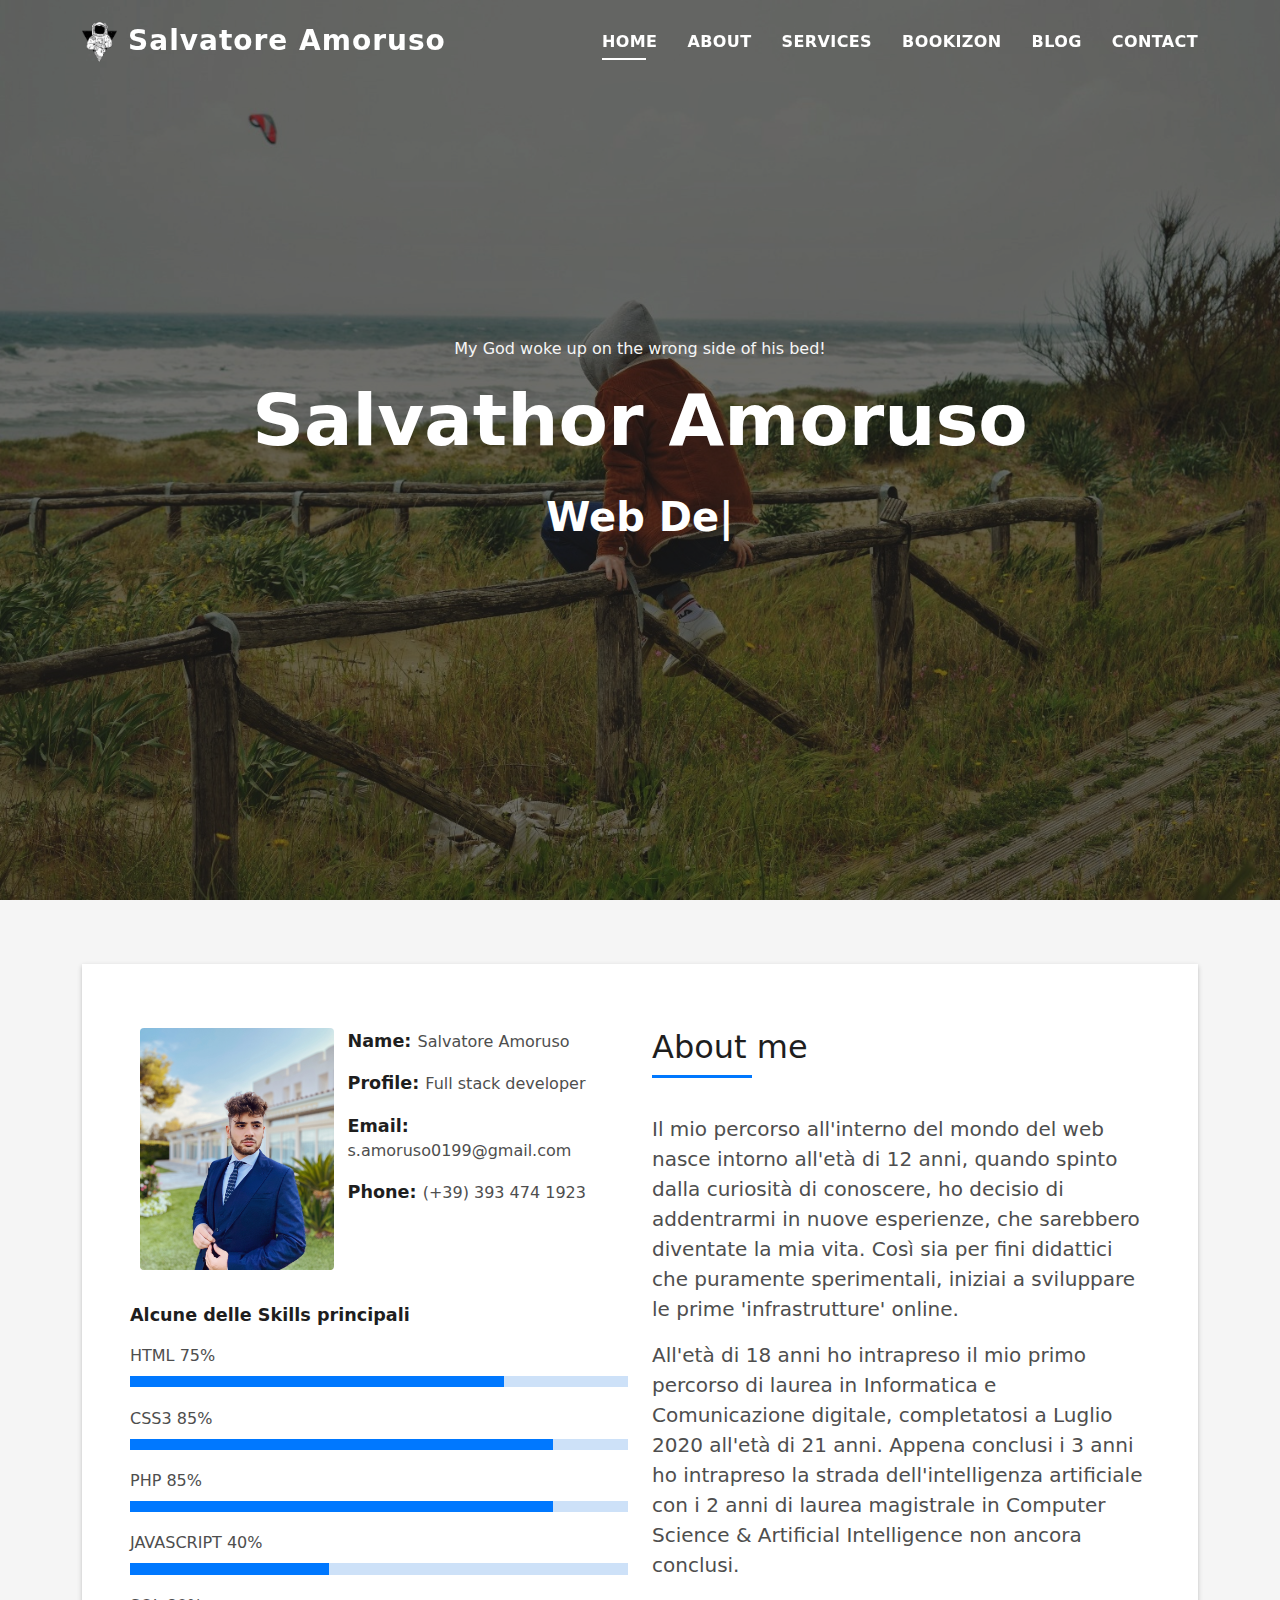
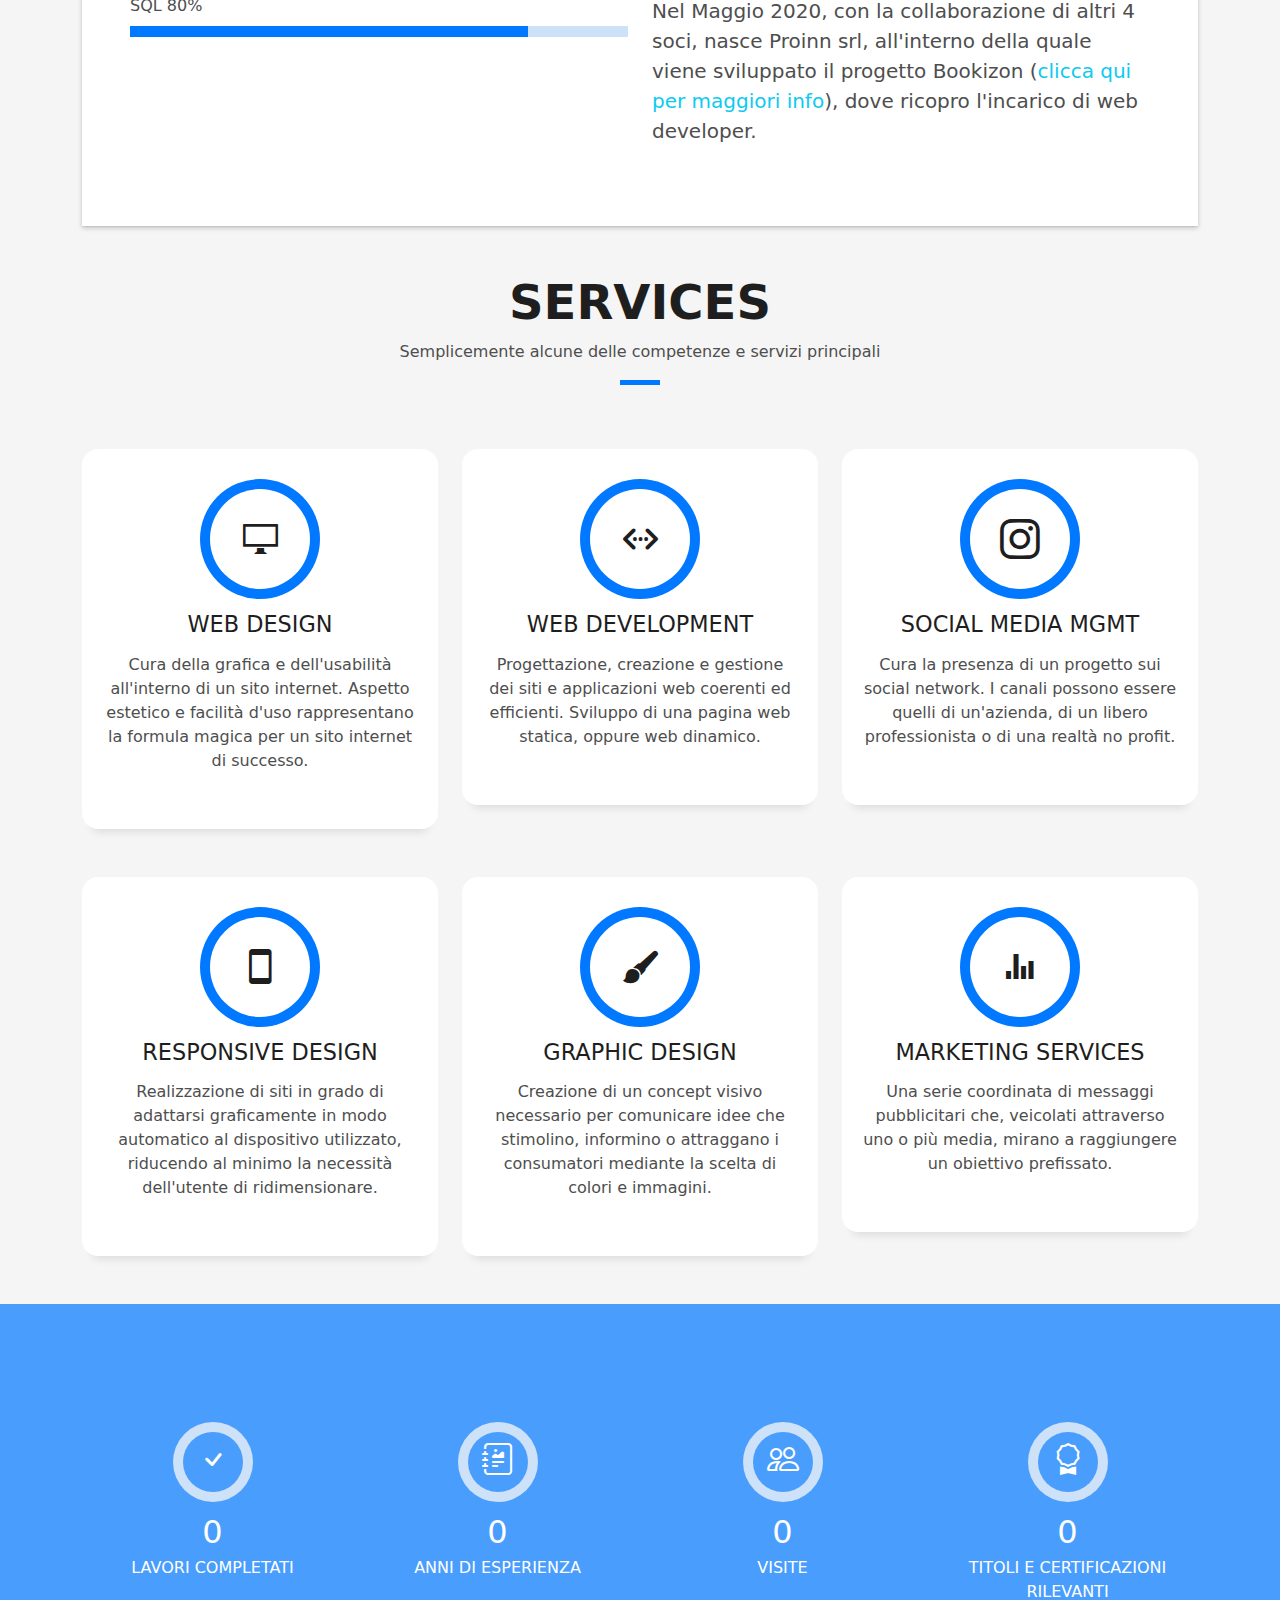
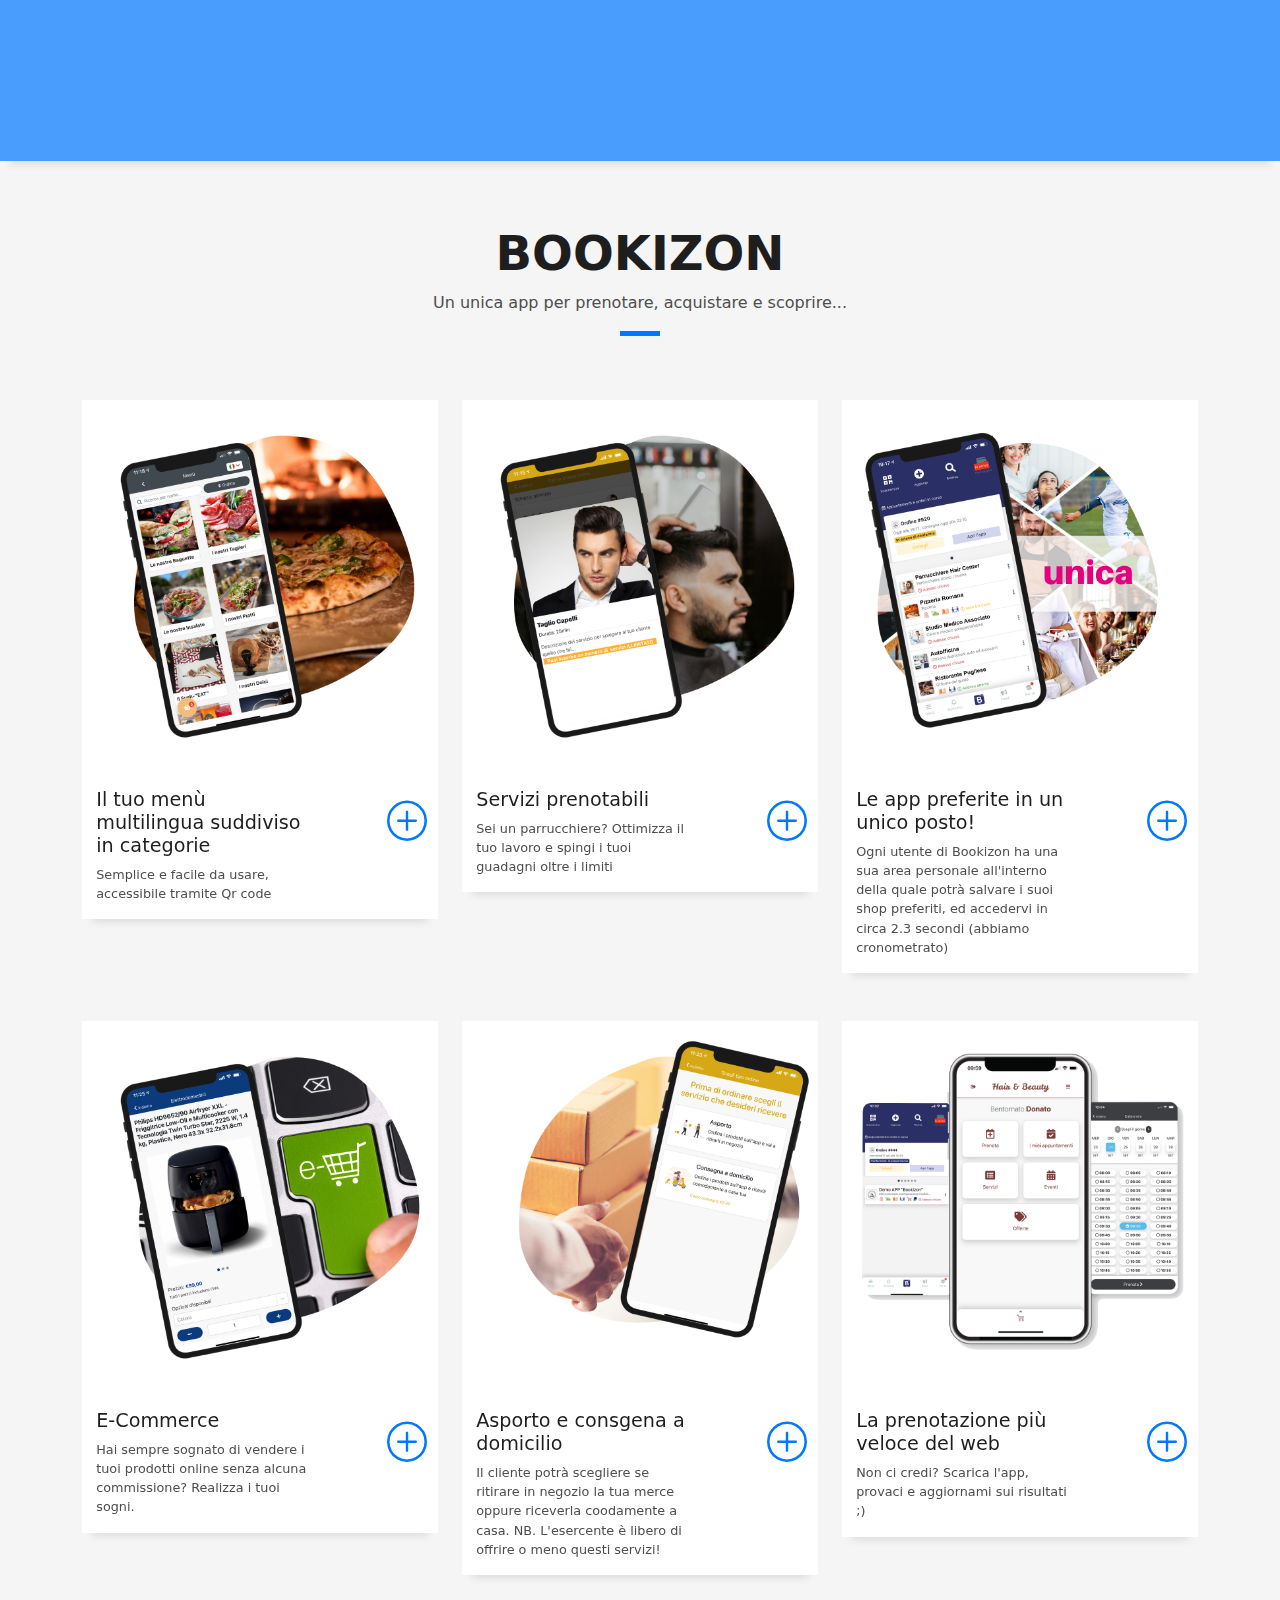
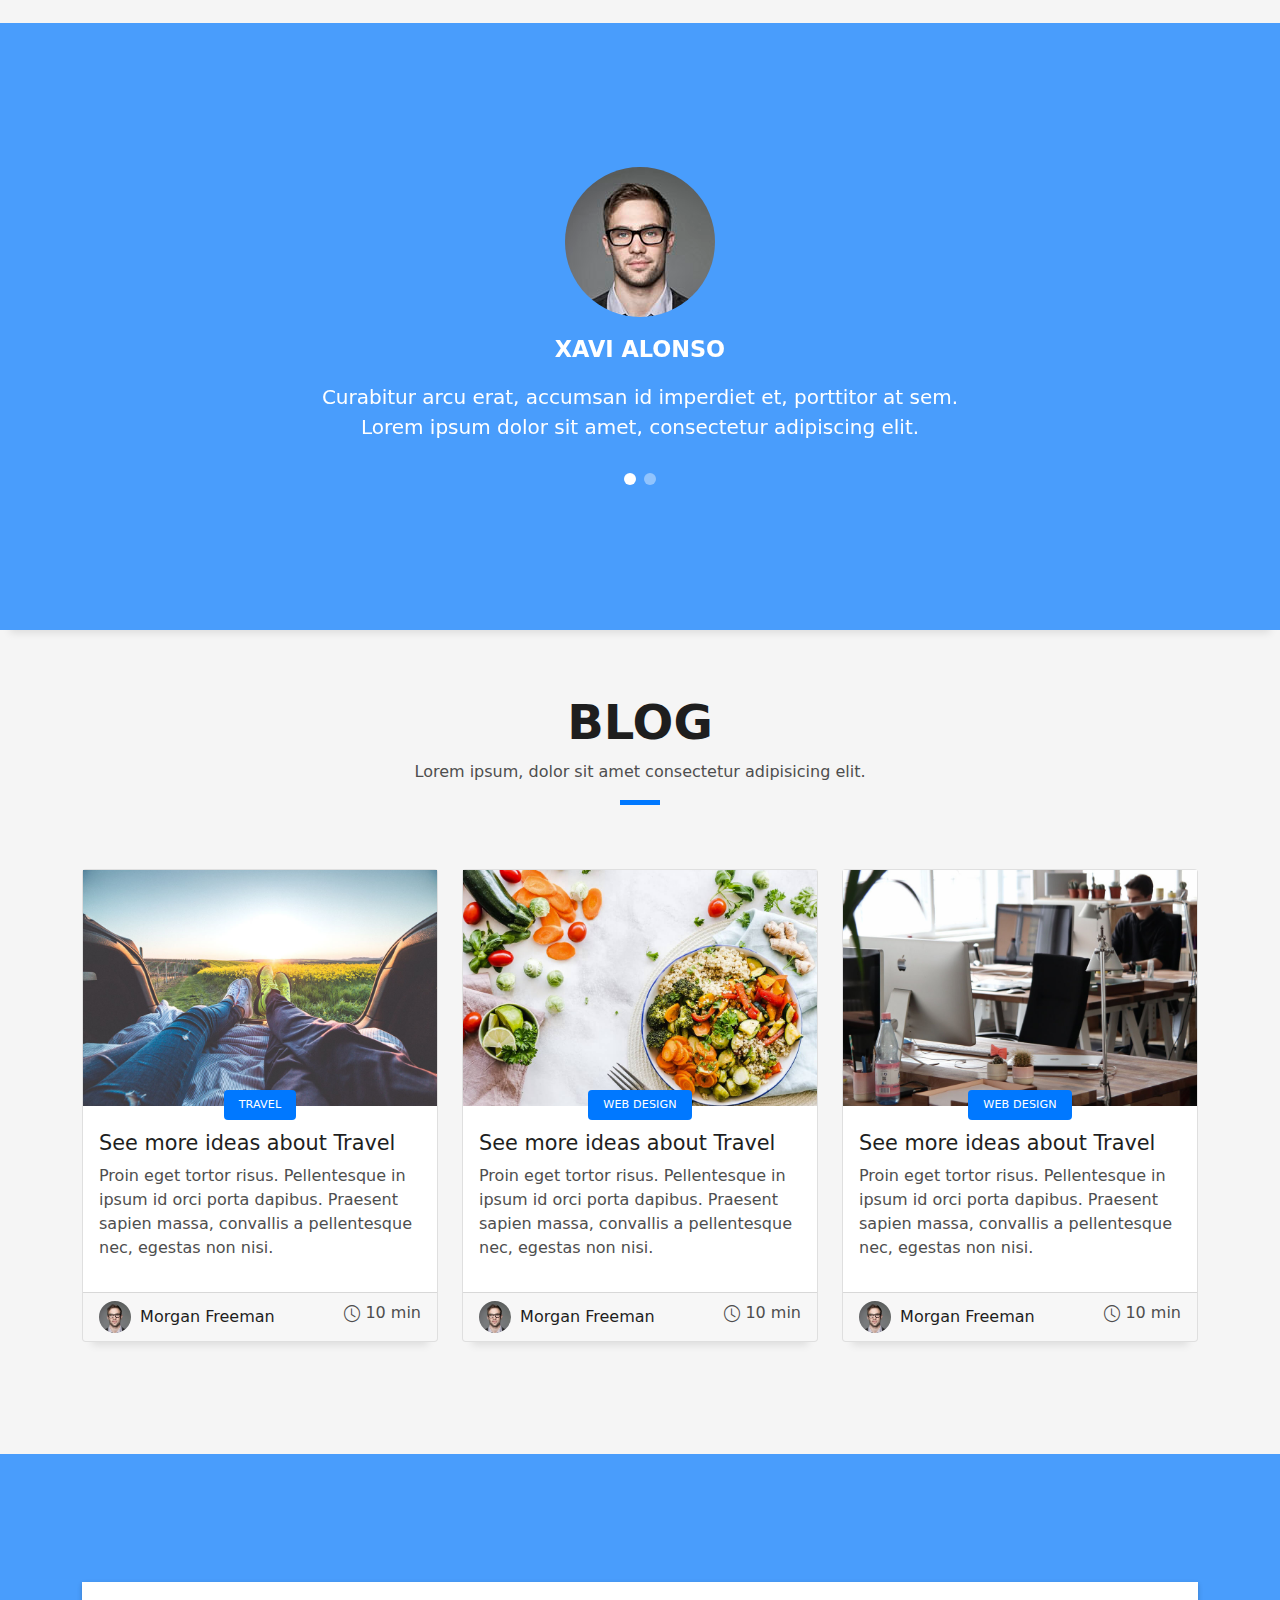
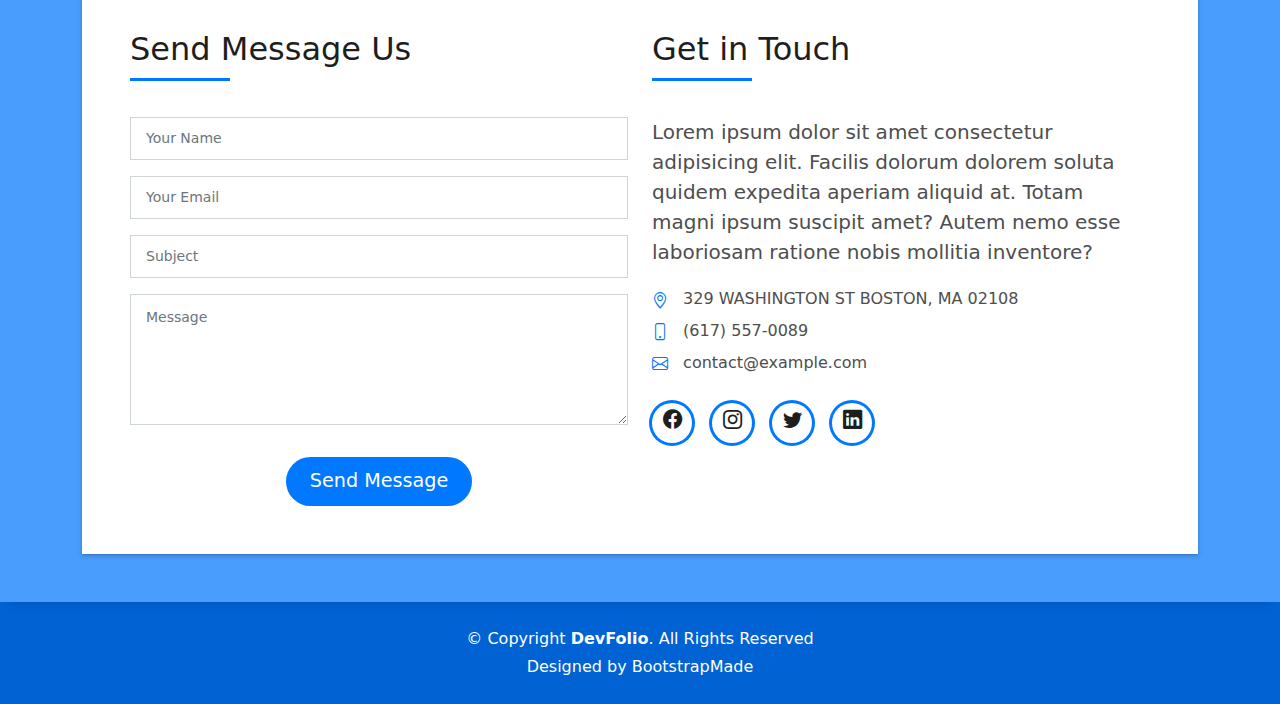
==== index.html @ 31a3929a "- Modifiche" ====
<!DOCTYPE html>
<html lang="en">

<head>
  <meta charset="utf-8">
  <meta content="width=device-width, initial-scale=1.0" name="viewport">

  <title>Salvatore Amoruso</title>
  <meta content="" name="description">
  <meta content="" name="keywords">

  <!-- Favicons -->
  <link href="assets/img/astronautLogo.png" rel="icon">
  <link href="assets/img/apple-touch-icon.png" rel="apple-touch-icon">

  <!-- Vendor CSS Files -->
  <link href="assets/vendor/bootstrap/css/bootstrap.min.css" rel="stylesheet">
  <link href="assets/vendor/bootstrap-icons/bootstrap-icons.css" rel="stylesheet">
  <link href="assets/vendor/glightbox/css/glightbox.min.css" rel="stylesheet">
  <link href="assets/vendor/ionicons/css/ionicons.min.css" rel="stylesheet">
  <link href="assets/vendor/swiper/swiper-bundle.min.css" rel="stylesheet">

  <!-- Template Main CSS File -->
  <link href="assets/css/style.css" rel="stylesheet">

  <!-- =======================================================
  * Template Name: DevFolio - v4.0.1
  * Template URL: https://bootstrapmade.com/devfolio-bootstrap-portfolio-html-template/
  * Author: BootstrapMade.com
  * License: https://bootstrapmade.com/license/
  ======================================================== -->
</head>

<body>

  <!-- ======= Header ======= -->
  <header id="header" class="fixed-top">
    <div class="container d-flex align-items-center justify-content-between">

      <h1 class="logo"><a href="index.html"><img src="assets/img/astronautLogo.png"> Salvatore Amoruso</a></h1>
      <!-- Uncomment below if you prefer to use an image logo -->
      <!-- <a href="index.html" class="logo"><img src="assets/img/logo.png" alt="" class="img-fluid"></a>-->

      <nav id="navbar" class="navbar">
        <ul>
          <li><a class="nav-link scrollto active" href="#hero">Home</a></li>
          <li><a class="nav-link scrollto" href="#about">About</a></li>
          <li><a class="nav-link scrollto" href="#services">Services</a></li>
          <li><a class="nav-link scrollto " href="#work">Bookizon</a></li>
          <li><a class="nav-link scrollto " href="#blog">Blog</a></li>
          <li><a class="nav-link scrollto" href="#contact">Contact</a></li>
        </ul>
        <i class="bi bi-list mobile-nav-toggle"></i>
      </nav><!-- .navbar -->

    </div>
  </header><!-- End Header -->

  <!-- ======= Hero Section ======= -->
  <div id="hero" class="hero route bg-image" style="background-image: url(assets/img/SalvoTopImg.jpeg)">
    <div class="overlay-itro"></div>
    <div class="hero-content display-table">
      <div class="table-cell">
        <div class="container">
          <p class="display-10 color-d">My God woke up on the wrong side of his bed!</p>
          <h1 class="hero-title mb-4">Salvathor Amoruso</h1>
          <p class="hero-subtitle"><span class="typed" data-typed-items="Web Developer,Web Designer,Frontend Developer,Back End Developer"></span></p>
          <!-- <p class="pt-3"><a class="btn btn-primary btn js-scroll px-4" href="#about" role="button">Learn More</a></p> -->
        </div>
      </div>
    </div>
  </div><!-- End Hero Section -->

  <main id="main">

    <!-- ======= About Section ======= -->
    <section id="about" class="about-mf sect-pt4 route">
      <div class="container">
        <div class="row">
          <div class="col-sm-12">
            <div class="box-shadow-full">
              <div class="row">
                <div class="col-md-6">
                  <div class="row">
                    <div class="col-sm-6 col-md-5">
                      <div class="about-img">
                        <img src="assets/img/SalvoProfilo.jpg" class="img-fluid rounded b-shadow-a" alt="">
                      </div>
                    </div>
                    <div class="col-sm-6 col-md-7">
                      <div class="about-info">
                        <p><span class="title-s">Name: </span> <span>Salvatore Amoruso</span></p>
                        <p><span class="title-s">Profile: </span> <span>Full stack developer</span></p>
                        <p><span class="title-s">Email: </span> <span>s.amoruso0199@gmail.com</span></p>
                        <p><span class="title-s">Phone: </span> <span>(+39) 393 474 1923</span></p>
                      </div>
                    </div>
                  </div>
                  <div class="skill-mf">
                  <p class="title-s">Alcune delle Skills principali</p>
                  <span>HTML</span> <span class="pull-right">75%</span>
                  <div class="progress">
                    <div class="progress-bar" role="progressbar" style="width: 75%;" aria-valuenow="75" aria-valuemin="0"
                         aria-valuemax="100"></div>
                  </div>
                  <span>CSS3</span> <span class="pull-right">85%</span>
                  <div class="progress">
                    <div class="progress-bar" role="progressbar" style="width: 85%" aria-valuenow="85" aria-valuemin="0"
                         aria-valuemax="100"></div>
                  </div>
                  <span>PHP</span> <span class="pull-right">85%</span>
                  <div class="progress">
                    <div class="progress-bar" role="progressbar" style="width: 85%" aria-valuenow="80" aria-valuemin="0"
                         aria-valuemax="100"></div>
                  </div>
                  <span>JAVASCRIPT</span> <span class="pull-right">40%</span>
                  <div class="progress">
                    <div class="progress-bar" role="progressbar" style="width: 40%" aria-valuenow="40" aria-valuemin="0"
                         aria-valuemax="100"></div>
                  </div>
                    <span>SQL</span> <span class="pull-right">80%</span>
                    <div class="progress">
                      <div class="progress-bar" role="progressbar" style="width: 80%" aria-valuenow="40" aria-valuemin="0"
                           aria-valuemax="100"></div>
                    </div>
                </div>
                </div>
                <div class="col-md-6">
                  <div class="about-me pt-4 pt-md-0">
                    <div class="title-box-2">
                      <h5 class="title-left">
                        About me
                      </h5>
                    </div>
                    <p class="lead">
                      Il mio percorso all'interno del mondo del web nasce intorno all'età di 12 anni, quando spinto dalla
                      curiosità di conoscere, ho decisio di addentrarmi in nuove esperienze, che sarebbero diventate la mia vita. Così sia per fini
                      didattici che puramente sperimentali, iniziai a sviluppare le prime 'infrastrutture' online.
                    </p>
                    <p class="lead">
                      All'età di 18 anni ho intrapreso il mio primo percorso di laurea in Informatica e Comunicazione
                      digitale, completatosi a Luglio 2020 all'età di 21 anni. Appena conclusi i 3 anni ho intrapreso
                      la strada dell'intelligenza artificiale con i 2 anni di laurea magistrale in Computer Science & Artificial Intelligence
                      non ancora conclusi.
                    </p>
                    <p class="lead">
                      Nel Maggio 2020, con la collaborazione di altri 4 soci, nasce Proinn srl, all'interno della quale viene sviluppato il progetto
                      Bookizon (<a class="text-info" href="#work">clicca qui per maggiori info</a>), dove ricopro l'incarico di web developer.
                    </p>
                  </div>
                </div>
              </div>
            </div>
          </div>
        </div>
      </div>
    </section><!-- End About Section -->

    <!-- ======= Services Section ======= -->
    <section id="services" class="services-mf route">
      <div class="container">
        <div class="row">
          <div class="col-sm-12">
            <div class="title-box text-center">
              <h3 class="title-a">
                Services
              </h3>
              <p class="subtitle-a">
                Semplicemente alcune delle competenze e servizi principali
              </p>
              <div class="line-mf"></div>
            </div>
          </div>
        </div>
        <div class="row">
          <div class="col-md-4">
            <div class="service-box">
              <div class="service-ico">
                <span class="ico-circle"><i class="ion-monitor"></i></span>
              </div>
              <div class="service-content">
                <h2 class="s-title">Web Design</h2>
                <p class="s-description text-center">
                  Cura della grafica e dell'usabilità all'interno di un sito internet.
                  Aspetto estetico e facilità d'uso rappresentano la formula magica per un
                  sito internet di successo.
                </p>
              </div>
            </div>
          </div>
          <div class="col-md-4">
            <div class="service-box">
              <div class="service-ico">
                <span class="ico-circle"><i class="ion-code-working"></i></span>
              </div>
              <div class="service-content">
                <h2 class="s-title">Web Development</h2>
                <p class="s-description text-center">
                  Progettazione, creazione e gestione dei siti e applicazioni web coerenti ed efficienti.
                  Sviluppo di una pagina web statica, oppure web dinamico.
                </p>
              </div>
            </div>
          </div>
          <div class="col-md-4">
            <div class="service-box">
              <div class="service-ico">
                <span class="ico-circle"><i class="fa bi-instagram"></i></span>
              </div>
              <div class="service-content">
                <h2 class="s-title">Social Media Mgmt</h2>
                <p class="s-description text-center">
                  Cura la presenza di un progetto sui social network.
                  I canali possono essere quelli di un'azienda, di un libero professionista o di una realtà no profit.

              </div>
            </div>
          </div>
          <div class="col-md-4">
            <div class="service-box">
              <div class="service-ico">
                <span class="ico-circle"><i class="ion-android-phone-portrait"></i></span>
              </div>
              <div class="service-content">
                <h2 class="s-title">Responsive Design</h2>
                <p class="s-description text-center">
                  Realizzazione di siti in grado di adattarsi graficamente in modo automatico al dispositivo utilizzato,
                  riducendo al minimo la necessità dell'utente di ridimensionare.
                </p>
              </div>
            </div>
          </div>
          <div class="col-md-4">
            <div class="service-box">
              <div class="service-ico">
                <span class="ico-circle"><i class="ion-paintbrush"></i></span>
              </div>
              <div class="service-content">
                <h2 class="s-title">Graphic Design</h2>
                <p class="s-description text-center">
                  Creazione di un concept visivo necessario per comunicare idee che stimolino, informino o attraggano i consumatori
                  mediante la scelta di colori e immagini.
                </p>
              </div>
            </div>
          </div>
          <div class="col-md-4">
            <div class="service-box">
              <div class="service-ico">
                <span class="ico-circle"><i class="ion-stats-bars"></i></span>
              </div>
              <div class="service-content">
                <h2 class="s-title">Marketing Services</h2>
                <p class="s-description text-center">
                  Una serie coordinata di messaggi pubblicitari che, veicolati attraverso uno o più media, mirano a raggiungere un obiettivo prefissato.
                </p>
              </div>
            </div>
          </div>
        </div>
      </div>
    </section>
    <!-- End Services Section -->

    <!-- ======= Counter Section ======= -->
    <div class="section-counter paralax-mf bg-image" style="background-image: url(assets/img/counters-bg.jpg)">
      <div class="overlay-mf"></div>
      <div class="container position-relative">
        <div class="row">
          <div class="col-sm-3 col-lg-3">
            <div class="counter-box counter-box pt-4 pt-md-0">
              <div class="counter-ico">
                <span class="ico-circle"><i class="bi bi-check"></i></span>
              </div>
              <div class="counter-num">
                <p data-purecounter-start="0" data-purecounter-end="137" data-purecounter-duration="1" class="counter purecounter"></p>
                <span class="counter-text">LAVORI COMPLETATI</span>
              </div>
            </div>
          </div>
          <div class="col-sm-3 col-lg-3">
            <div class="counter-box pt-4 pt-md-0">
              <div class="counter-ico">
                <span class="ico-circle"><i class="bi bi-journal-richtext"></i></span>
              </div>
              <div class="counter-num">
                <p data-purecounter-start="0" data-purecounter-end="9" data-purecounter-duration="1" class="counter purecounter"></p>
                <span class="counter-text">ANNI DI ESPERIENZA</span>
              </div>
            </div>
          </div>
          <div class="col-sm-3 col-lg-3">
            <div class="counter-box pt-4 pt-md-0">
              <div class="counter-ico">
                <span class="ico-circle"><i class="bi bi-people"></i></span>
              </div>
              <div class="counter-num">
                <p data-purecounter-start="0" data-purecounter-end="15432" data-purecounter-duration="1" class="counter purecounter"></p>
                <span class="counter-text">VISITE</span>
              </div>
            </div>
          </div>
          <div class="col-sm-3 col-lg-3">
            <div class="counter-box pt-4 pt-md-0">
              <div class="counter-ico">
                <span class="ico-circle"><i class="bi bi-award"></i></span>
              </div>
              <div class="counter-num">
                <p data-purecounter-start="0" data-purecounter-end="7" data-purecounter-duration="1" class="counter purecounter"></p>
                <span class="counter-text">TITOLI E CERTIFICAZIONI RILEVANTI</span>
              </div>
            </div>
          </div>
        </div>
      </div>
    </div><!-- End Counter Section -->

    <!-- ======= Portfolio Section ======= -->
    <section id="work" class="portfolio-mf sect-pt4 route">
      <div class="container">
        <div class="row">
          <div class="col-sm-12">
            <div class="title-box text-center">
              <h3 class="title-a">
                <a href="https://bookizon.it/home/">
                  Bookizon
                </a>
              </h3>
              <p class="subtitle-a">
                Un unica app per prenotare, acquistare e scoprire...
              </p>
              <div class="line-mf"></div>
            </div>
          </div>
        </div>
        <div class="row">
          <div class="col-md-4">
            <div class="work-box">
              <a href="https://bookizon.it/home/">
                <div class="work-img">
                  <img src="assets/img/Bookizonapp_pizza.png" alt="" class="img-fluid">
                </div>
              </a>
              <div class="work-content">
                <div class="row">
                  <div class="col-sm-8">
                    <h2 class="w-title">Il tuo menù multilingua suddiviso in categorie</h2>
                    <div class="w-more">
                      <span>Semplice e facile da usare, accessibile tramite Qr code</span>
                    </div>
                  </div>
                  <div class="col-sm-4">
                    <div class="w-like">
                      <a href="https://bookizon.it/home/"> <span class="bi bi-plus-circle"></span></a>
                    </div>
                  </div>
                </div>
              </div>
            </div>
          </div>
          <div class="col-md-4">
            <div class="work-box">
              <a href="https://bookizon.it/home/">
                <div class="work-img">
                  <img src="assets/img/Bookizonparrucchiere.png" alt="" class="img-fluid">
                </div>
              </a>
              <div class="work-content">
                <div class="row">
                  <div class="col-sm-8">
                    <h2 class="w-title">Servizi prenotabili</h2>
                    <div class="w-more">
                      <span>Sei un parrucchiere? Ottimizza il tuo lavoro e spingi i tuoi guadagni oltre i limiti</span>
                    </div>
                  </div>
                  <div class="col-sm-4">
                    <div class="w-like">
                      <a href="https://bookizon.it/home/"> <span class="bi bi-plus-circle"></span></a>
                    </div>
                  </div>
                </div>
              </div>
            </div>
          </div>
          <div class="col-md-4">
            <div class="work-box">
              <a href="https://bookizon.it/home/">
                <div class="work-img">
                  <img src="assets/img/Bookizonunica_bookizon.png" alt="" class="img-fluid">
                </div>
              </a>
              <div class="work-content">
                <div class="row">
                  <div class="col-sm-8">
                    <h2 class="w-title">Le app preferite in un unico posto!</h2>
                    <div class="w-more">
                      <span>Ogni utente di Bookizon ha una sua area personale all'interno della quale potrà salvare i suoi shop preferiti, ed accedervi
                      in circa 2.3 secondi (abbiamo cronometrato)</span>
                    </div>
                  </div>
                  <div class="col-sm-4">
                    <div class="w-like">
                      <a href="https://bookizon.it/home/"> <span class="bi bi-plus-circle"></span></a>
                    </div>
                  </div>
                </div>
              </div>
            </div>
          </div>
          <div class="col-md-4">
            <div class="work-box">
              <a href="https://bookizon.it/home/" data-gallery="portfolioGallery" class="portfolio-lightbox">
                <div class="work-img">
                  <img src="assets/img/BookizonE-commerce-sito-.png" alt="" class="img-fluid">
                </div>
              </a>
              <div class="work-content">
                <div class="row">
                  <div class="col-sm-8">
                    <h2 class="w-title">E-Commerce</h2>
                    <div class="w-more">
                      <span>Hai sempre sognato di vendere i tuoi prodotti online senza alcuna commissione? Realizza i tuoi sogni.</span>
                    </div>
                  </div>
                  <div class="col-sm-4">
                    <div class="w-like">
                      <a href="https://bookizon.it/home/"> <span class="bi bi-plus-circle"></span></a>
                    </div>
                  </div>
                </div>
              </div>
            </div>
          </div>
          <div class="col-md-4">
            <div class="work-box">
              <a href="https://bookizon.it/home/" data-gallery="portfolioGallery" class="portfolio-lightbox">
                <div class="work-img">
                  <img src="assets/img/Bookizonconsegna.png" alt="" class="img-fluid">
                </div>
              </a>
              <div class="work-content">
                <div class="row">
                  <div class="col-sm-8">
                    <h2 class="w-title">Asporto e consgena a domicilio</h2>
                    <div class="w-more">
                      <span>Il cliente potrà scegliere se ritirare in negozio la tua merce oppure riceverla coodamente a casa.
                      NB. L'esercente è libero di offrire o meno questi servizi!</span>
                    </div>
                  </div>
                  <div class="col-sm-4">
                    <div class="w-like">
                      <a href="https://bookizon.it/home/"> <span class="bi bi-plus-circle"></span></a>
                    </div>
                  </div>
                </div>
              </div>
            </div>
          </div>
          <div class="col-md-4">
            <div class="work-box">
              <a href="https://bookizon.it/home/" data-gallery="portfolioGallery" class="portfolio-lightbox">
                <div class="work-img">
                  <img src="assets/img/Bookizondemo-copia-2048x2048.png" alt="" class="img-fluid">
                </div>
              </a>
              <div class="work-content">
                <div class="row">
                  <div class="col-sm-8">
                    <h2 class="w-title">La prenotazione più veloce del web</h2>
                    <div class="w-more">
                      <span>Non ci credi? Scarica l'app, provaci e aggiornami sui risultati ;)</span>
                    </div>
                  </div>
                  <div class="col-sm-4">
                    <div class="w-like">
                      <a href="https://bookizon.it/home/"> <span class="bi bi-plus-circle"></span></a>
                    </div>
                  </div>
                </div>
              </div>
            </div>
          </div>

        </div>
      </div>
    </section><!-- End Portfolio Section -->

    <!-- ======= Testimonials Section ======= -->
    <div class="testimonials paralax-mf bg-image" style="background-image: url(assets/img/overlay-bg.jpg)">
      <div class="overlay-mf"></div>
      <div class="container">
        <div class="row">
          <div class="col-md-12">

            <div class="testimonials-slider swiper-container" data-aos="fade-up" data-aos-delay="100">
              <div class="swiper-wrapper">

                <div class="swiper-slide">
                  <div class="testimonial-box">
                    <div class="author-test">
                      <img src="assets/img/testimonial-2.jpg" alt="" class="rounded-circle b-shadow-a">
                      <span class="author">Xavi Alonso</span>
                    </div>
                    <div class="content-test">
                      <p class="description lead">
                        Curabitur arcu erat, accumsan id imperdiet et, porttitor at sem. Lorem ipsum dolor sit amet,
                        consectetur adipiscing elit.
                      </p>
                    </div>
                  </div>
                </div><!-- End testimonial item -->

                <div class="swiper-slide">
                  <div class="testimonial-box">
                    <div class="author-test">
                      <img src="assets/img/testimonial-4.jpg" alt="" class="rounded-circle b-shadow-a">
                      <span class="author">Marta Socrate</span>
                    </div>
                    <div class="content-test">
                      <p class="description lead">
                        Curabitur arcu erat, accumsan id imperdiet et, porttitor at sem. Lorem ipsum dolor sit amet,
                        consectetur adipiscing elit.
                      </p>
                    </div>
                  </div>
                </div><!-- End testimonial item -->
              </div>
              <div class="swiper-pagination"></div>
            </div>

            <!-- <div id="testimonial-mf" class="owl-carousel owl-theme">
          
        </div> -->
          </div>
        </div>
      </div>
    </div><!-- End Testimonials Section -->

    <!-- ======= Blog Section ======= -->
    <section id="blog" class="blog-mf sect-pt4 route">
      <div class="container">
        <div class="row">
          <div class="col-sm-12">
            <div class="title-box text-center">
              <h3 class="title-a">
                Blog
              </h3>
              <p class="subtitle-a">
                Lorem ipsum, dolor sit amet consectetur adipisicing elit.
              </p>
              <div class="line-mf"></div>
            </div>
          </div>
        </div>
        <div class="row">
          <div class="col-md-4">
            <div class="card card-blog">
              <div class="card-img">
                <a href="blog-single.html"><img src="assets/img/post-1.jpg" alt="" class="img-fluid"></a>
              </div>
              <div class="card-body">
                <div class="card-category-box">
                  <div class="card-category">
                    <h6 class="category">Travel</h6>
                  </div>
                </div>
                <h3 class="card-title"><a href="blog-single.html">See more ideas about Travel</a></h3>
                <p class="card-description">
                  Proin eget tortor risus. Pellentesque in ipsum id orci porta dapibus. Praesent sapien massa, convallis
                  a pellentesque nec,
                  egestas non nisi.
                </p>
              </div>
              <div class="card-footer">
                <div class="post-author">
                  <a href="#">
                    <img src="assets/img/testimonial-2.jpg" alt="" class="avatar rounded-circle">
                    <span class="author">Morgan Freeman</span>
                  </a>
                </div>
                <div class="post-date">
                  <span class="bi bi-clock"></span> 10 min
                </div>
              </div>
            </div>
          </div>
          <div class="col-md-4">
            <div class="card card-blog">
              <div class="card-img">
                <a href="blog-single.html"><img src="assets/img/post-2.jpg" alt="" class="img-fluid"></a>
              </div>
              <div class="card-body">
                <div class="card-category-box">
                  <div class="card-category">
                    <h6 class="category">Web Design</h6>
                  </div>
                </div>
                <h3 class="card-title"><a href="blog-single.html">See more ideas about Travel</a></h3>
                <p class="card-description">
                  Proin eget tortor risus. Pellentesque in ipsum id orci porta dapibus. Praesent sapien massa, convallis
                  a pellentesque nec,
                  egestas non nisi.
                </p>
              </div>
              <div class="card-footer">
                <div class="post-author">
                  <a href="#">
                    <img src="assets/img/testimonial-2.jpg" alt="" class="avatar rounded-circle">
                    <span class="author">Morgan Freeman</span>
                  </a>
                </div>
                <div class="post-date">
                  <span class="bi bi-clock"></span> 10 min
                </div>
              </div>
            </div>
          </div>
          <div class="col-md-4">
            <div class="card card-blog">
              <div class="card-img">
                <a href="blog-single.html"><img src="assets/img/post-3.jpg" alt="" class="img-fluid"></a>
              </div>
              <div class="card-body">
                <div class="card-category-box">
                  <div class="card-category">
                    <h6 class="category">Web Design</h6>
                  </div>
                </div>
                <h3 class="card-title"><a href="blog-single.html">See more ideas about Travel</a></h3>
                <p class="card-description">
                  Proin eget tortor risus. Pellentesque in ipsum id orci porta dapibus. Praesent sapien massa, convallis
                  a pellentesque nec,
                  egestas non nisi.
                </p>
              </div>
              <div class="card-footer">
                <div class="post-author">
                  <a href="#">
                    <img src="assets/img/testimonial-2.jpg" alt="" class="avatar rounded-circle">
                    <span class="author">Morgan Freeman</span>
                  </a>
                </div>
                <div class="post-date">
                  <span class="bi bi-clock"></span> 10 min
                </div>
              </div>
            </div>
          </div>
        </div>
      </div>
    </section><!-- End Blog Section -->

    <!-- ======= Contact Section ======= -->
    <section id="contact" class="paralax-mf footer-paralax bg-image sect-mt4 route" style="background-image: url(assets/img/overlay-bg.jpg)">
      <div class="overlay-mf"></div>
      <div class="container">
        <div class="row">
          <div class="col-sm-12">
            <div class="contact-mf">
              <div id="contact" class="box-shadow-full">
                <div class="row">
                  <div class="col-md-6">
                    <div class="title-box-2">
                      <h5 class="title-left">
                        Send Message Us
                      </h5>
                    </div>
                    <div>
                      <form action="forms/contact.php" method="post" role="form" class="php-email-form">
                        <div class="row">
                          <div class="col-md-12 mb-3">
                            <div class="form-group">
                              <input type="text" name="name" class="form-control" id="name" placeholder="Your Name" required>
                            </div>
                          </div>
                          <div class="col-md-12 mb-3">
                            <div class="form-group">
                              <input type="email" class="form-control" name="email" id="email" placeholder="Your Email" required>
                            </div>
                          </div>
                          <div class="col-md-12 mb-3">
                            <div class="form-group">
                              <input type="text" class="form-control" name="subject" id="subject" placeholder="Subject" required>
                            </div>
                          </div>
                          <div class="col-md-12">
                            <div class="form-group">
                              <textarea class="form-control" name="message" rows="5" placeholder="Message" required></textarea>
                            </div>
                          </div>
                          <div class="col-md-12 text-center my-3">
                            <div class="loading">Loading</div>
                            <div class="error-message"></div>
                            <div class="sent-message">Your message has been sent. Thank you!</div>
                          </div>
                          <div class="col-md-12 text-center">
                            <button type="submit" class="button button-a button-big button-rouded">Send Message</button>
                          </div>
                        </div>
                      </form>
                    </div>
                  </div>
                  <div class="col-md-6">
                    <div class="title-box-2 pt-4 pt-md-0">
                      <h5 class="title-left">
                        Get in Touch
                      </h5>
                    </div>
                    <div class="more-info">
                      <p class="lead">
                        Lorem ipsum dolor sit amet consectetur adipisicing elit. Facilis dolorum dolorem soluta quidem
                        expedita aperiam aliquid at.
                        Totam magni ipsum suscipit amet? Autem nemo esse laboriosam ratione nobis
                        mollitia inventore?
                      </p>
                      <ul class="list-ico">
                        <li><span class="bi bi-geo-alt"></span> 329 WASHINGTON ST BOSTON, MA 02108</li>
                        <li><span class="bi bi-phone"></span> (617) 557-0089</li>
                        <li><span class="bi bi-envelope"></span> contact@example.com</li>
                      </ul>
                    </div>
                    <div class="socials">
                      <ul>
                        <li><a href=""><span class="ico-circle"><i class="bi bi-facebook"></i></span></a></li>
                        <li><a href=""><span class="ico-circle"><i class="bi bi-instagram"></i></span></a></li>
                        <li><a href=""><span class="ico-circle"><i class="bi bi-twitter"></i></span></a></li>
                        <li><a href=""><span class="ico-circle"><i class="bi bi-linkedin"></i></span></a></li>
                      </ul>
                    </div>
                  </div>
                </div>
              </div>
            </div>
          </div>
        </div>
      </div>
    </section><!-- End Contact Section -->

  </main><!-- End #main -->

  <!-- ======= Footer ======= -->
  <footer>
    <div class="container">
      <div class="row">
        <div class="col-sm-12">
          <div class="copyright-box">
            <p class="copyright">&copy; Copyright <strong>DevFolio</strong>. All Rights Reserved</p>
            <div class="credits">
              <!--
              All the links in the footer should remain intact.
              You can delete the links only if you purchased the pro version.
              Licensing information: https://bootstrapmade.com/license/
              Purchase the pro version with working PHP/AJAX contact form: https://bootstrapmade.com/buy/?theme=DevFolio
            -->
              Designed by <a href="https://bootstrapmade.com/">BootstrapMade</a>
            </div>
          </div>
        </div>
      </div>
    </div>
  </footer><!-- End  Footer -->

  <div id="preloader"></div>
  <a href="#" class="back-to-top d-flex align-items-center justify-content-center"><i class="bi bi-arrow-up-short"></i></a>

  <!-- Vendor JS Files -->
  <script src="assets/vendor/bootstrap/js/bootstrap.bundle.min.js"></script>
  <script src="assets/vendor/glightbox/js/glightbox.min.js"></script>
  <script src="assets/vendor/php-email-form/validate.js"></script>
  <script src="assets/vendor/purecounter/purecounter.js"></script>
  <script src="assets/vendor/swiper/swiper-bundle.min.js"></script>
  <script src="assets/vendor/typed.js/typed.min.js"></script>

  <!-- Template Main JS File -->
  <script src="assets/js/main.js"></script>

</body>

</html>
---- assets/css/style.css ----
/**
* Template Name: DevFolio - v4.0.1
* Template URL: https://bootstrapmade.com/devfolio-bootstrap-portfolio-html-template/
* Author: BootstrapMade.com
* License: https://bootstrapmade.com/license/
*/

/*--------------------------------------------------------------
# General
--------------------------------------------------------------*/
body {
  background-color: #f5f5f5;
  color: #4e4e4e;
}

h1,
h2,
h3,
h4,
h5,
h6 {
  color: #1e1e1e;
}

a {
  color: #1e1e1e;
  text-decoration: none;
  transition: all 0.5s ease-in-out;
}

a:hover {
  color: #0078ff;
  text-decoration: none;
  transition: all 0.5s ease-in-out;
}

.p-r {
  position: relative;
}

.color-a {
  text-decoration: none;
  color: #0078ff;
}

.color-d {
  color: #f5f5f5;
}

.color-text-a {
  text-decoration: none;
  color: #4e4e4e;
}

.box-shadow, .paralax-mf, .service-box, .work-box, .card-blog {
  box-shadow: 0 13px 8px -10px rgba(0, 0, 0, 0.1);
}

.box-shadow-a, .button:hover {
  text-decoration: none;
  box-shadow: 0 0 0 4px #cde1f8;
}

.display-5 {
  font-size: 2.5rem;
  font-weight: 300;
  line-height: 1.1;
}

.display-6 {
  font-size: 2rem;
  font-weight: 300;
  line-height: 1.1;
}

.avatar {
  width: 32px;
  height: 32px;
  margin-right: 4px;
  overflow: hidden;
}

.bg-image {
  background-repeat: no-repeat;
  background-attachment: fixed;
  background-size: cover;
  background-position: center center;
}

@media (max-width: 1024px) {
  .bg-image {
    background-attachment: scroll;
  }
}

.overlay-mf {
  background-color: #0078ff;
}

.overlay-mf {
  position: absolute;
  top: 0;
  left: 0px;
  padding: 0;
  height: 100%;
  width: 100%;
  opacity: .7;
}

.paralax-mf {
  position: relative;
  padding: 8rem 0;
}

.display-table {
  width: 100%;
  height: 100%;
  display: table;
}

.table-cell {
  display: table-cell;
  vertical-align: middle;
}

/*--/ Sections /--*/
.sect-4 {
  padding: 4rem 0;
}

.sect-pt4 {
  padding-top: 4rem;
}

.sect-mt4 {
  margin-top: 4rem;
}

/*--/ Title s /--*/
.title-s {
  font-weight: 600;
  color: #1e1e1e;
  font-size: 1.1rem;
}

/*--/ Title A /--*/
.title-box {
  margin-bottom: 4rem;
}

.title-a {
  text-decoration: none;
  font-size: 3rem;
  font-weight: bold;
  text-transform: uppercase;
}

.subtitle-a {
  text-decoration: none;
  color: #4e4e4e;
}

.line-mf {
  width: 40px;
  height: 5px;
  background-color: #0078ff;
  margin: 0 auto;
}

/*--/ Title Left /--*/
.title-box-2 {
  margin-bottom: 3rem;
}

.title-left {
  font-size: 2rem;
  position: relative;
}

.title-left:before {
  content: '';
  position: absolute;
  height: 3px;
  background-color: #0078ff;
  width: 100px;
  bottom: -12px;
}

/*------/ Box /------*/
.box-pl2 {
  padding-left: 2rem;
}

.box-shadow-full {
  padding: 3rem 1.25rem;
  position: relative;
  background-color: #fff;
  margin-bottom: 3rem;
  z-index: 2;
  box-shadow: 0 1px 1px 0 rgba(0, 0, 0, 0.06), 0 2px 5px 0 rgba(0, 0, 0, 0.2);
}

@media (min-width: 768px) {
  .box-shadow-full {
    padding: 3rem;
  }
}

/*------/ Socials /------*/
.socials {
  padding: 1.5rem 0;
}

.socials ul li {
  display: inline-block;
}

.socials .ico-circle {
  height: 40px;
  width: 40px;
  font-size: 1.2rem;
  border-radius: 50%;
  line-height: 1.6;
  margin: 0 15px 0 0;
  box-shadow: 0 0 0 3px #0078ff;
  transition: all 500ms ease;
}

.socials .ico-circle:hover {
  background-color: #0078ff;
  color: #fff;
  box-shadow: 0 0 0 3px #cde1f8;
  transition: all 500ms ease;
}

/*------/ Ul resect /------*/
.ul-resect, .socials ul, .list-ico, .blog-wrapper .post-meta ul, .box-comments .list-comments, .widget-sidebar .list-sidebar, .widget-tags ul {
  list-style: none;
  padding-left: 0;
  margin-bottom: 0;
}

.list-ico {
  line-height: 2;
}

.list-ico span {
  color: #0078ff;
  margin-right: 10px;
}

/*------/ Ico Circle /------*/
.ico-circle {
  height: 100px;
  width: 100px;
  font-size: 2rem;
  border-radius: 50%;
  line-height: 1.55;
  margin: 0 auto;
  text-align: center;
  box-shadow: 0 0 0 10px #0078ff;
  display: block;
}

/*------/ Owl Carousel /------*/
.owl-theme .owl-dots {
  text-align: center;
  margin-top: 18px;
}

.owl-theme .owl-dots .owl-dot {
  display: inline-block;
}

.owl-theme .owl-dots .owl-dot span {
  width: 18px;
  height: 7px;
  margin: 5px 5px;
  background: #cde1f8;
  border: 0px solid #cde1f8;
  display: block;
  transition: all 0.6s ease-in-out;
  cursor: pointer;
}

.owl-theme .owl-dots .owl-dot:hover span {
  background-color: #cde1f8;
}

.owl-theme .owl-dots .owl-dot.active span {
  background-color: #1B1B1B;
  width: 25px;
}

/*--/ Scrolltop s /--*/
.scrolltop-mf {
  position: relative;
  display: none;
}

.scrolltop-mf span {
  z-index: 999;
  position: fixed;
  width: 42px;
  height: 42px;
  background-color: #0078ff;
  opacity: .7;
  font-size: 1.6rem;
  line-height: 1.5;
  text-align: center;
  color: #fff;
  top: auto;
  left: auto;
  right: 30px;
  bottom: 50px;
  cursor: pointer;
  border-radius: 50%;
}

/*--------------------------------------------------------------
# Back to top button
--------------------------------------------------------------*/
.back-to-top {
  position: fixed;
  visibility: hidden;
  opacity: 0;
  right: 15px;
  bottom: 15px;
  z-index: 996;
  background: #0078ff;
  width: 40px;
  height: 40px;
  border-radius: 50px;
  transition: all 0.4s;
}

.back-to-top i {
  font-size: 28px;
  color: #fff;
  line-height: 0;
}

.back-to-top:hover {
  background: #298eff;
  color: #fff;
}

.back-to-top.active {
  visibility: visible;
  opacity: 1;
}

/*------/ Prelaoder /------*/
#preloader {
  position: fixed;
  top: 0;
  left: 0;
  right: 0;
  bottom: 0;
  z-index: 9999;
  overflow: hidden;
  background: #fff;
}

#preloader:before {
  content: "";
  position: fixed;
  top: calc(50% - 30px);
  left: calc(50% - 30px);
  border: 6px solid #f2f2f2;
  border-top: 6px solid #0078ff;
  border-radius: 50%;
  width: 60px;
  height: 60px;
  -webkit-animation: animate-preloader 1s linear infinite;
  animation: animate-preloader 1s linear infinite;
}

@-webkit-keyframes animate-preloader {
  0% {
    transform: rotate(0deg);
  }
  100% {
    transform: rotate(360deg);
  }
}

@keyframes animate-preloader {
  0% {
    transform: rotate(0deg);
  }
  100% {
    transform: rotate(360deg);
  }
}

/*------/ Button /------*/
.button {
  display: inline-block;
  padding: .3rem .6rem;
  text-align: center;
  vertical-align: middle;
  -webkit-user-select: none;
  -moz-user-select: none;
  user-select: none;
  font-size: 1rem;
  border-radius: .3rem;
  border: 1px solid transparent;
  transition: all 500ms ease;
  cursor: pointer;
}

.button:focus {
  outline: 0;
}

.button:hover {
  background-color: #0062d3;
  color: #fff;
  transition: all 500ms ease;
}

.button-a {
  text-decoration: none;
  background-color: #0078ff;
  color: #fff;
  border-color: #cde1f8;
}

.button-big {
  padding: .9rem 2.3rem;
  font-size: 1.2rem;
}

.button-rouded {
  border-radius: 5rem;
}

.btn-lg {
  padding: .5rem 1rem;
  font-size: 1.25rem;
  line-height: 1.5;
  border-radius: .3rem;
}

/*--------------------------------------------------------------
# Header
--------------------------------------------------------------*/
#header {
  transition: all 0.5s;
  z-index: 997;
  padding: 20px 0;
}

#header .logo {
  font-size: 28px;
  margin: 0;
  padding: 0;
  font-weight: 600;
  letter-spacing: 1px;
}

#header .logo a {
  color: #fff;
}

#header .logo img {
  max-height: 40px;
}

#header.header-scrolled {
  background: rgba(0, 0, 0, 0.9);
  padding: 12px 0;
}

/*--------------------------------------------------------------
# Navigation Menu
--------------------------------------------------------------*/
/**
* Desktop Navigation 
*/
.navbar {
  padding: 0;
}

.navbar ul {
  margin: 0;
  padding: 0;
  display: flex;
  list-style: none;
  align-items: center;
}

.navbar li {
  position: relative;
}

.navbar > ul > li {
  white-space: nowrap;
  padding: 10px 0 10px 30px;
}

.navbar a {
  display: flex;
  align-items: center;
  justify-content: space-between;
  color: #fff;
  font-size: 16px;
  font-weight: 600;
  padding: 0;
  white-space: nowrap;
  transition: 0.3s;
  letter-spacing: 0.4px;
  position: relative;
  text-transform: uppercase;
}

.navbar a i {
  font-size: 12px;
  line-height: 0;
  margin-left: 5px;
}

.navbar > ul > li > a:before {
  content: "";
  position: absolute;
  width: 100%;
  height: 2px;
  bottom: -6px;
  left: 0;
  width: 0;
  background-color: #fff;
  visibility: hidden;
  transition: all 0.3s ease-in-out 0s;
}

.navbar a:hover:before, .navbar li:hover > a:before, .navbar .active:before {
  visibility: visible;
  width: 80%;
}

.navbar a:hover, .navbar .active, .navbar li:hover > a {
  color: #fff;
}

.navbar .dropdown ul {
  display: block;
  position: absolute;
  left: 30px;
  top: calc(100% + 30px);
  margin: 0;
  padding: 10px 0;
  z-index: 99;
  opacity: 0;
  visibility: hidden;
  background: #fff;
  box-shadow: 0px 0px 30px rgba(127, 137, 161, 0.25);
  transition: 0.3s;
}

.navbar .dropdown ul li {
  min-width: 200px;
}

.navbar .dropdown ul a {
  padding: 10px 20px;
  font-size: 14px;
  text-transform: none;
  color: #4e4e4e;
}

.navbar .dropdown ul a i {
  font-size: 12px;
}

.navbar .dropdown ul a:hover, .navbar .dropdown ul .active:hover, .navbar .dropdown ul li:hover > a {
  color: #0078ff;
}

.navbar .dropdown:hover > ul {
  opacity: 1;
  top: 100%;
  visibility: visible;
}

.navbar .dropdown .dropdown ul {
  top: 0;
  left: calc(100% - 30px);
  visibility: hidden;
}

.navbar .dropdown .dropdown:hover > ul {
  opacity: 1;
  top: 0;
  left: 100%;
  visibility: visible;
}

@media (max-width: 1366px) {
  .navbar .dropdown .dropdown ul {
    left: -90%;
  }
  .navbar .dropdown .dropdown:hover > ul {
    left: -100%;
  }
}

/**
* Mobile Navigation 
*/
.mobile-nav-toggle {
  color: #fff;
  font-size: 28px;
  cursor: pointer;
  display: none;
  line-height: 0;
  transition: 0.5s;
}

@media (max-width: 991px) {
  .mobile-nav-toggle {
    display: block;
  }
  .navbar ul {
    display: none;
  }
}

.navbar-mobile {
  position: fixed;
  overflow: hidden;
  top: 0;
  right: 0;
  left: 0;
  bottom: 0;
  background: rgba(78, 78, 78, 0.9);
  transition: 0.3s;
  z-index: 999;
}

.navbar-mobile .mobile-nav-toggle {
  position: absolute;
  top: 15px;
  right: 15px;
}

.navbar-mobile ul {
  display: block;
  position: absolute;
  top: 55px;
  right: 15px;
  bottom: 15px;
  left: 15px;
  padding: 10px 0;
  background-color: #fff;
  overflow-y: auto;
  transition: 0.3s;
}

.navbar-mobile > ul > li {
  padding: 0;
}

.navbar-mobile a:hover:before, .navbar-mobile li:hover > a:before, .navbar-mobile .active:before {
  visibility: hidden;
}

.navbar-mobile a {
  padding: 10px 20px;
  font-size: 15px;
  color: #4e4e4e;
}

.navbar-mobile a:hover, .navbar-mobile .active, .navbar-mobile li:hover > a {
  color: #0078ff;
}

.navbar-mobile .getstarted {
  margin: 15px;
}

.navbar-mobile .dropdown ul {
  position: static;
  display: none;
  margin: 10px 20px;
  padding: 10px 0;
  z-index: 99;
  opacity: 1;
  visibility: visible;
  background: #fff;
  box-shadow: 0px 0px 30px rgba(127, 137, 161, 0.25);
}

.navbar-mobile .dropdown ul li {
  min-width: 200px;
}

.navbar-mobile .dropdown ul a {
  padding: 10px 20px;
}

.navbar-mobile .dropdown ul a i {
  font-size: 12px;
}

.navbar-mobile .dropdown ul a:hover, .navbar-mobile .dropdown ul .active:hover, .navbar-mobile .dropdown ul li:hover > a {
  color: #0078ff;
}

.navbar-mobile .dropdown > .dropdown-active {
  display: block;
}

/*--------------------------------------------------------------
# Hero Section
--------------------------------------------------------------*/
.hero {
  height: 100vh;
  position: relative;
  color: #fff;
}

.hero .hero-content {
  text-align: center;
  position: absolute;
}

.hero .overlay-itro {
  background-color: rgba(0, 0, 0, 0.6);
  position: absolute;
  top: 0;
  left: 0px;
  padding: 0;
  height: 100%;
  width: 100%;
  opacity: .9;
}

.hero .hero-title {
  color: #fff;
  font-weight: 600;
  font-size: 3rem;
}

@media (min-width: 768px) {
  .hero .hero-title {
    font-size: 4.5rem;
  }
}

.hero .hero-subtitle {
  font-size: 1.5rem;
  font-weight: 600;
}

@media (min-width: 768px) {
  .hero .hero-subtitle {
    font-size: 2.5rem;
  }
}

.hero .text-slider-items {
  display: none;
}

.hero-single {
  height: 350px;
}

.hero-single .hero-content {
  margin-top: 30px;
}

.hero-single .hero-title {
  text-transform: uppercase;
  font-size: 3rem;
}

@media (min-width: 768px) {
  .hero-single .hero-title {
    font-size: 3.5rem;
  }
}

.hero-single .breadcrumb {
  background-color: transparent;
  color: #0078ff;
}

.hero-single .breadcrumb .breadcrumb-item:before {
  color: #cde1f8;
}

.hero-single .breadcrumb .breadcrumb-item.active {
  color: #cde1f8;
}

.hero-single .breadcrumb a {
  color: #fff;
}

/*--------------------------------------------------------------
# About
--------------------------------------------------------------*/
.about-mf .box-shadow-full {
  padding-top: 4rem;
  padding-bottom: 4rem;
}

.about-mf .about-img {
  margin-bottom: 2rem;
}

.about-mf .about-img img {
  margin-left: 10px;
}

@media (min-width: 767px) {
  .about-mf .box-pl2 {
    margin-top: 3rem;
    padding-left: 0rem;
  }
}

.skill-mf span {
  color: #4e4e4e;
}

.skill-mf .progress {
  background-color: #cde1f8;
  margin: .5rem 0 1.2rem 0;
  border-radius: 0;
  height: .7rem;
}

.skill-mf .progress .progress-bar {
  height: .7rem;
  background-color: #0078ff;
}

/*--------------------------------------------------------------
# Services
--------------------------------------------------------------*/
.service-box {
  background-color: #fff;
  padding: 2.5rem 1.3rem;
  border-radius: 1rem;
  margin-bottom: 3rem;
  text-align: center;
}

.service-box:hover .ico-circle {
  transition: all 500ms ease;
  color: #fff;
  background-color: #0078ff;
  box-shadow: 0 0 0 10px #cde1f8;
}

.service-box .service-ico {
  margin-bottom: 1rem;
  color: #1e1e1e;
}

.service-box .ico-circle {
  transition: all 500ms ease;
  display: inline-flex;
  align-items: center;
  justify-content: center;
}

.service-box .ico-circle i {
  line-height: 0;
  font-size: 40px;
}

.service-box .s-title {
  font-size: 1.4rem;
  text-transform: uppercase;
  text-align: center;
  padding: .4rem 0;
}

.service-box .s-description {
  color: #4e4e4e;
}

/*--------------------------------------------------------------
# Counter
--------------------------------------------------------------*/
.counter-box {
  color: #fff;
  text-align: center;
}

@media (min-width: 577px) {
  .counter-box {
    margin-bottom: 1.8rem;
  }
}

.counter-ico {
  margin-bottom: 1rem;
}

.counter-ico .ico-circle {
  height: 60px;
  width: 60px;
  line-height: 1.5;
  box-shadow: 0 0 0 10px #cde1f8;
}

.counter-num .counter {
  font-size: 2rem;
  margin-bottom: 0;
}

/*--------------------------------------------------------------
# Portfolio
--------------------------------------------------------------*/
.work-box {
  margin-bottom: 3rem;
  -webkit-backface-visibility: hidden;
  backface-visibility: hidden;
  background-color: #fff;
}

.work-box:hover img {
  transform: scale(1.3);
}

.work-img {
  display: block;
  overflow: hidden;
}

.work-img img {
  transition: all 1s;
}

.work-content {
  padding: 2rem 3% 1rem 4%;
}

.work-content .w-more {
  color: #4e4e4e;
  font-size: .8rem;
}

.work-content .w-more .w-ctegory {
  color: #0078ff;
}

.work-content .w-like {
  font-size: 2.5rem;
  color: #0078ff;
  float: right;
}

.work-content .w-like a {
  color: #0078ff;
}

.work-content .w-like .num-like {
  font-size: .7rem;
}

.w-title {
  font-size: 1.2rem;
}

/*--------------------------------------------------------------
# Portfolio Details
--------------------------------------------------------------*/
.portfolio-details {
  padding-top: 40px;
}

.portfolio-details .portfolio-details-slider img {
  width: 100%;
}

.portfolio-details .portfolio-details-slider .swiper-pagination {
  margin-top: 20px;
  position: relative;
}

.portfolio-details .portfolio-details-slider .swiper-pagination .swiper-pagination-bullet {
  width: 12px;
  height: 12px;
  background-color: #fff;
  opacity: 1;
  border: 1px solid #0078ff;
}

.portfolio-details .portfolio-details-slider .swiper-pagination .swiper-pagination-bullet-active {
  background-color: #0078ff;
}

.portfolio-details .portfolio-info {
  padding: 30px;
  box-shadow: 0px 0 30px rgba(78, 78, 78, 0.08);
}

.portfolio-details .portfolio-info h3 {
  font-size: 22px;
  font-weight: 700;
  margin-bottom: 20px;
  padding-bottom: 20px;
  border-bottom: 1px solid #eee;
}

.portfolio-details .portfolio-info ul {
  list-style: none;
  padding: 0;
  font-size: 15px;
}

.portfolio-details .portfolio-info ul li + li {
  margin-top: 10px;
}

.portfolio-details .portfolio-description {
  padding-top: 30px;
}

.portfolio-details .portfolio-description h2 {
  font-size: 26px;
  font-weight: 700;
  margin-bottom: 20px;
}

.portfolio-details .portfolio-description p {
  padding: 0;
}

/*--------------------------------------------------------------
# Testimonials
--------------------------------------------------------------*/
.testimonial-box {
  color: #fff;
  text-align: center;
}

.testimonial-box .author-test {
  margin-top: 1rem;
}

.testimonial-box .author-test img {
  margin: 0 auto;
}

.testimonial-box .author {
  color: #fff;
  text-transform: uppercase;
  font-weight: 600;
  margin: 1rem 0;
  display: block;
  font-size: 1.4rem;
}

.testimonial-box .comit {
  font-size: 2rem;
  color: #0078ff;
  background-color: #fff;
  width: 52px;
  height: 52px;
  display: block;
  margin: 0 auto;
  border-radius: 50%;
  line-height: 1.6;
}

@media (min-width: 768px) {
  .testimonial-box .description {
    padding: 0 5rem;
  }
}

@media (min-width: 992px) {
  .testimonial-box .description {
    padding: 0 8rem;
  }
}

@media (min-width: 1200px) {
  .testimonial-box .description {
    padding: 0 13rem;
  }
}

.swiper-pagination {
  margin-top: 20px;
  position: relative;
}

.swiper-pagination .swiper-pagination-bullet {
  width: 12px;
  height: 12px;
  background-color: rgba(255, 255, 255, 0.4);
  opacity: 1;
}

.swiper-pagination .swiper-pagination-bullet-active {
  background-color: #fff;
}

/*--------------------------------------------------------------
# Contact
--------------------------------------------------------------*/
.footer-paralax {
  padding: 4rem 0 0 0;
}

.contact-mf {
  margin-top: 4rem;
}

@media (min-width: 767px) {
  .contact-mf .box-pl2 {
    margin-top: 3rem;
    padding-left: 0rem;
  }
}

.php-email-form .error-message {
  display: none;
  color: #fff;
  background: #ed3c0d;
  text-align: center;
  padding: 15px;
  font-weight: 600;
}

.php-email-form .sent-message {
  display: none;
  color: #fff;
  background: #18d26e;
  text-align: center;
  padding: 15px;
  font-weight: 600;
}

.php-email-form .loading {
  display: none;
  background: #fff;
  text-align: center;
  padding: 15px;
}

.php-email-form .loading:before {
  content: "";
  display: inline-block;
  border-radius: 50%;
  width: 24px;
  height: 24px;
  margin: 0 10px -6px 0;
  border: 3px solid #18d26e;
  border-top-color: #eee;
  -webkit-animation: animate-loading 1s linear infinite;
  animation: animate-loading 1s linear infinite;
}

.php-email-form input, .php-email-form textarea {
  border-radius: 0;
  box-shadow: none;
  font-size: 14px;
}

.php-email-form input:focus, .php-email-form textarea:focus {
  border-color: #0078ff;
}

.php-email-form input {
  padding: 10px 15px;
}

.php-email-form textarea {
  padding: 12px 15px;
  margin-bottom: 0;
}

.php-email-form button[type="submit"] {
  background: #0078ff;
  border: 0;
  padding: 10px 24px;
  color: #fff;
  transition: 0.4s;
}

.php-email-form button[type="submit"]:hover {
  background: #3393ff;
}

@-webkit-keyframes animate-loading {
  0% {
    transform: rotate(0deg);
  }
  100% {
    transform: rotate(360deg);
  }
}

@keyframes animate-loading {
  0% {
    transform: rotate(0deg);
  }
  100% {
    transform: rotate(360deg);
  }
}

/*--------------------------------------------------------------
# Blog
--------------------------------------------------------------*/
@media (min-width: 767px) {
  .card-blog {
    margin-bottom: 3rem;
  }
}

.card-blog .card-body {
  position: relative;
}

.card-blog .card-category-box {
  position: absolute;
  text-align: center;
  top: -16px;
  left: 15px;
  right: 15px;
  line-height: 25px;
  overflow: hidden;
}

.card-blog .card-category {
  display: inline-block;
  color: #fff;
  padding: 0 15px 5px;
  overflow: hidden;
  background-color: #0078ff;
  border-radius: 4px;
}

.card-blog .card-category .category {
  color: #fff;
  display: inline-block;
  text-transform: uppercase;
  font-size: .7rem;
  letter-spacing: .1px;
  margin-bottom: 0;
}

.card-blog .card-title {
  font-size: 1.3rem;
  margin-top: .6rem;
}

.card-blog .card-description {
  color: #4e4e4e;
}

.card-blog .post-author {
  display: inline-block;
}

.card-blog .post-date {
  color: #4e4e4e;
  display: inline-block;
  float: right;
}

/*--------------------------------------------------------------
# Blog Single
--------------------------------------------------------------*/
.post-box,
.form-comments,
.box-comments,
.widget-sidebar {
  padding: 2rem;
  background-color: #fff;
  margin-bottom: 3rem;
}

@media (min-width: 768px) {
  .post-box,
  .form-comments,
  .box-comments,
  .widget-sidebar {
    padding: 3rem;
  }
}

.blog-wrapper .article-title {
  font-size: 1.5rem;
}

@media (min-width: 768px) {
  .blog-wrapper .article-title {
    font-size: 1.9rem;
  }
}

.blog-wrapper .post-meta {
  margin: 1rem 0;
}

.blog-wrapper .post-meta ul {
  border-left: 4px solid #0078ff;
  margin-top: 1rem;
}

.blog-wrapper .post-meta ul li {
  display: inline-block;
  margin-left: 15px;
}

.blog-wrapper .post-meta ul a {
  color: #0078ff;
}

.blog-wrapper .post-meta ul span {
  color: #1e1e1e;
}

.blog-wrapper .blockquote {
  border-left: 4px solid #0078ff;
  padding: 18px;
  font-style: italic;
}

/*------/ Comments /------*/
.box-comments .list-comments li {
  padding-bottom: 40px;
}

.box-comments .list-comments .comment-avatar {
  display: table-cell;
  vertical-align: top;
}

.box-comments .list-comments .comment-avatar img {
  width: 80px;
  height: 80px;
}

.box-comments .list-comments .comment-author {
  font-size: 1.3rem;
}

@media (min-width: 768px) {
  .box-comments .list-comments .comment-author {
    font-size: 1.5rem;
  }
}

.box-comments .list-comments .comment-details {
  display: table-cell;
  vertical-align: top;
  padding-left: 25px;
}

.box-comments .list-comments a {
  color: #0078ff;
}

.box-comments .list-comments span {
  color: #1e1e1e;
  font-style: italic;
}

.box-comments .comment-children {
  margin-left: 40px;
}

/*------/ Sidebar /------*/
.widget-sidebar .sidebar-title {
  font-size: 1.6rem;
  font-weight: 600;
  border-left: 5px solid #0078ff;
  padding-left: 15px;
  text-transform: uppercase;
  margin-bottom: 1.5rem;
}

.widget-sidebar .list-sidebar li {
  position: relative;
  padding: 6px 0 6px 24px;
}

.widget-sidebar .list-sidebar li:before {
  position: absolute;
  content: "";
  width: 10px;
  height: 1px;
  left: 0;
  background-color: #0078ff;
  top: 20px;
}

.sidebar-search input {
  background-color: #fff;
  border-radius: 0;
  transition: all 0.5s ease-in-out;
}

.sidebar-search .btn-search {
  background-color: #0078ff;
  border-color: #0078ff;
  border-radius: 0;
  padding-left: 20px;
  padding-right: 20px;
}

.widget-tags ul li {
  display: inline-block;
  background-color: #0078ff;
  padding: .2rem .6rem;
  margin-bottom: .5rem;
  border-radius: 15px;
}

.widget-tags ul li a {
  color: #fff;
}

/*--------------------------------------------------------------
# Footer
--------------------------------------------------------------*/
footer {
  text-align: center;
  color: #fff;
  padding: 25px 0;
  background: #0062d3;
}

footer .copyright {
  margin-bottom: .3rem;
}

footer .credits {
  margin-bottom: 0;
}

footer .credits a {
  color: #fff;
}
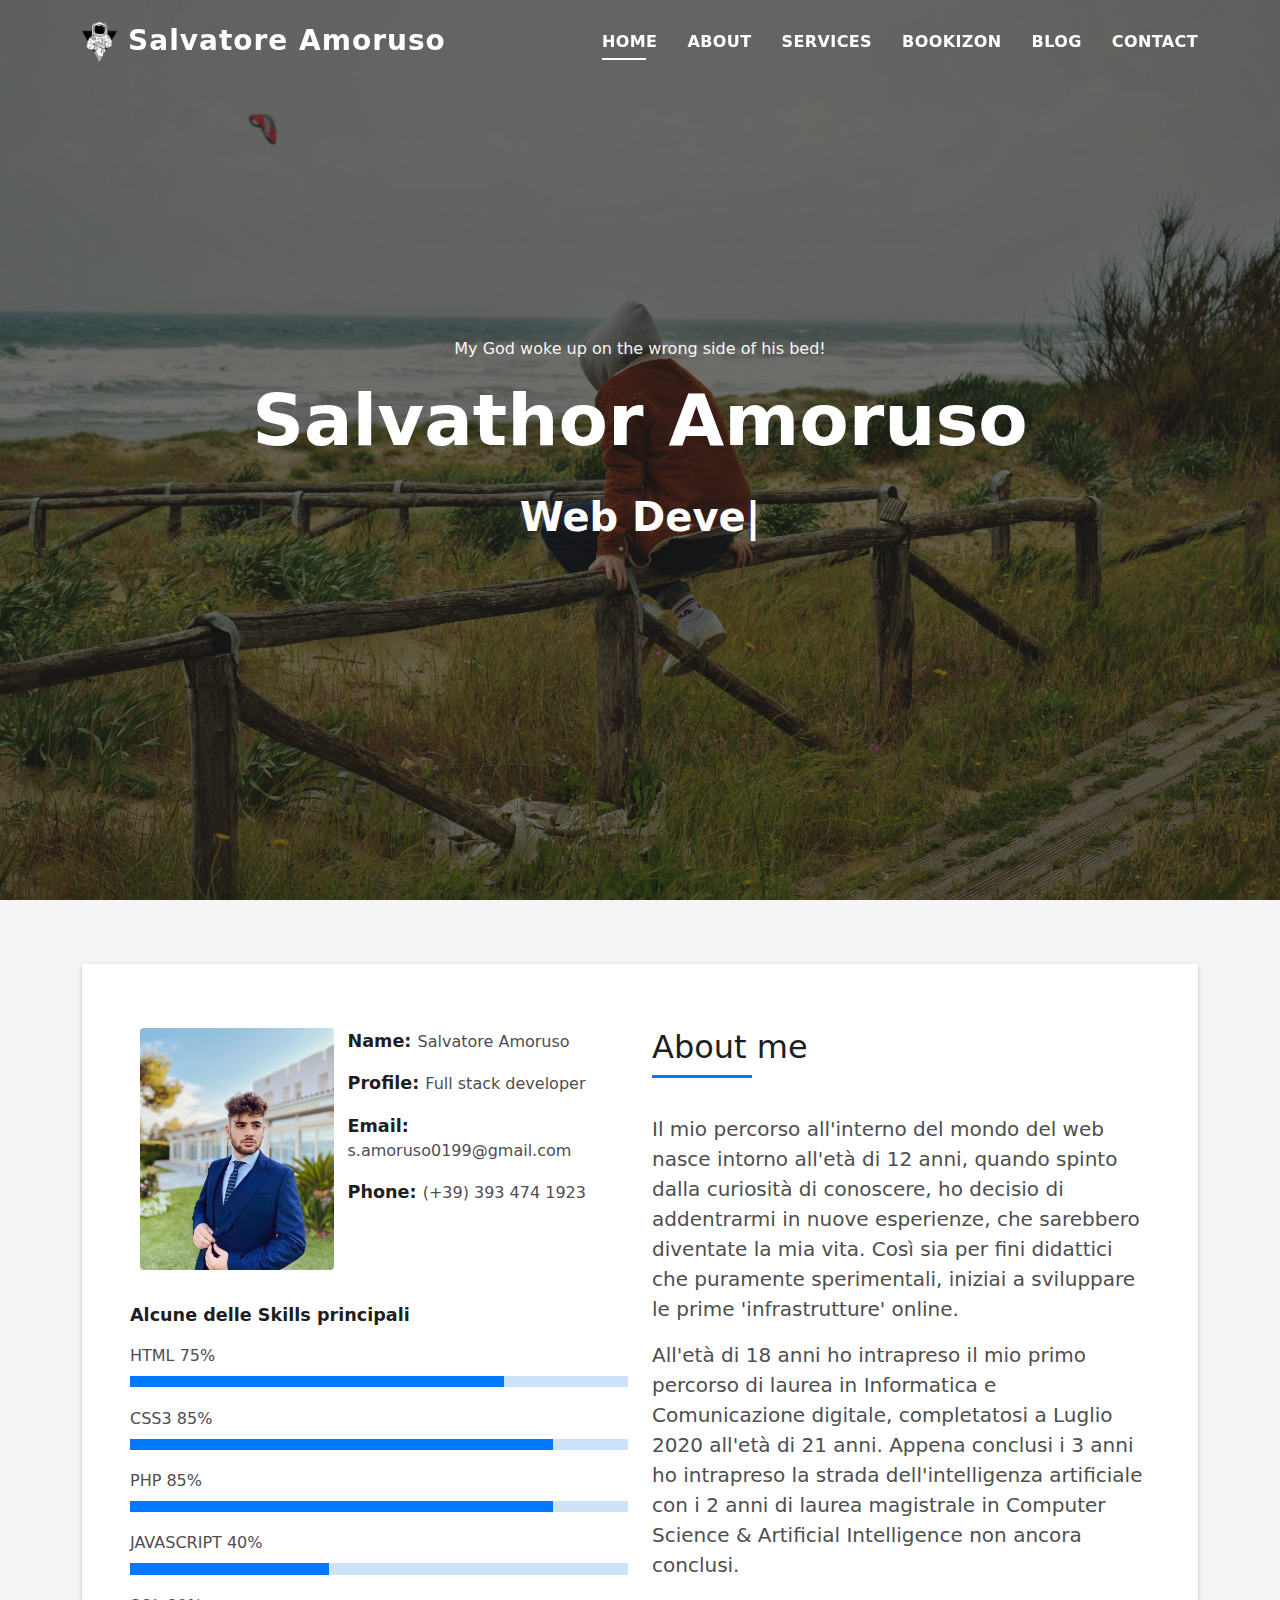
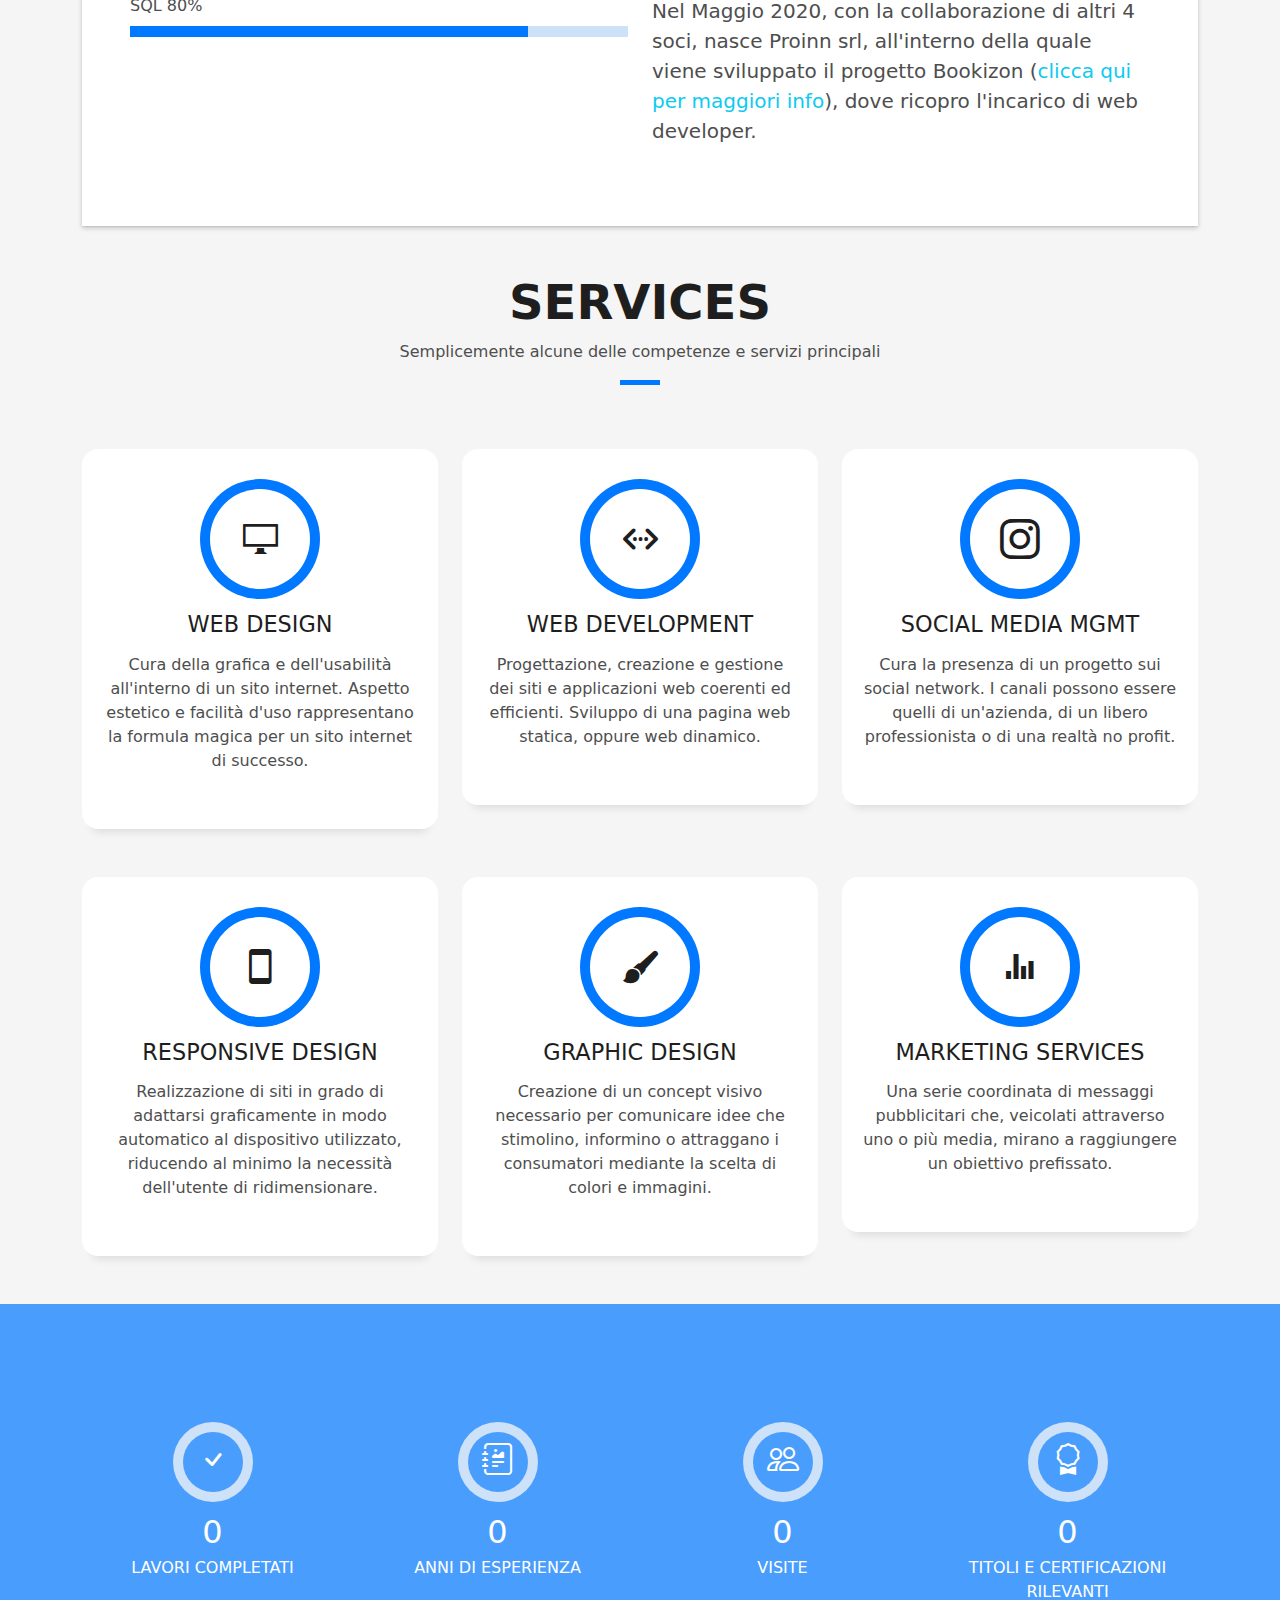
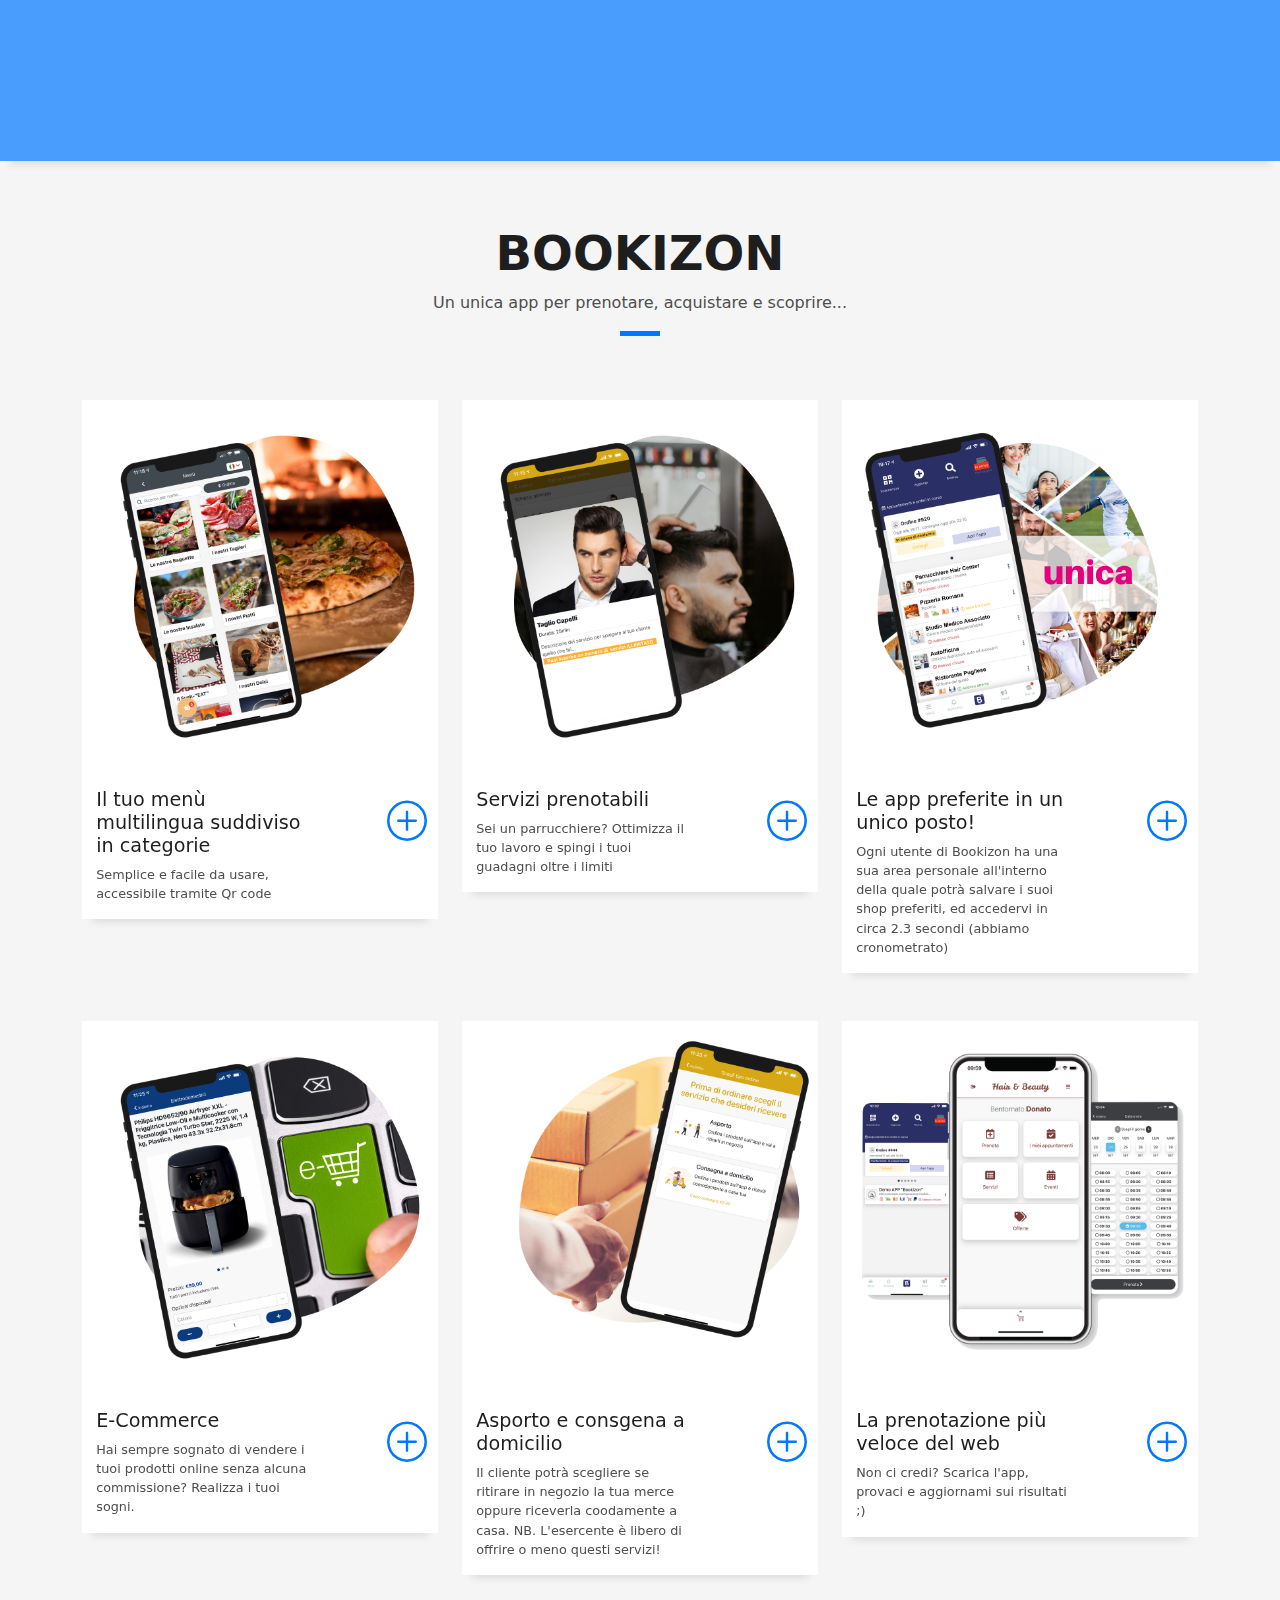
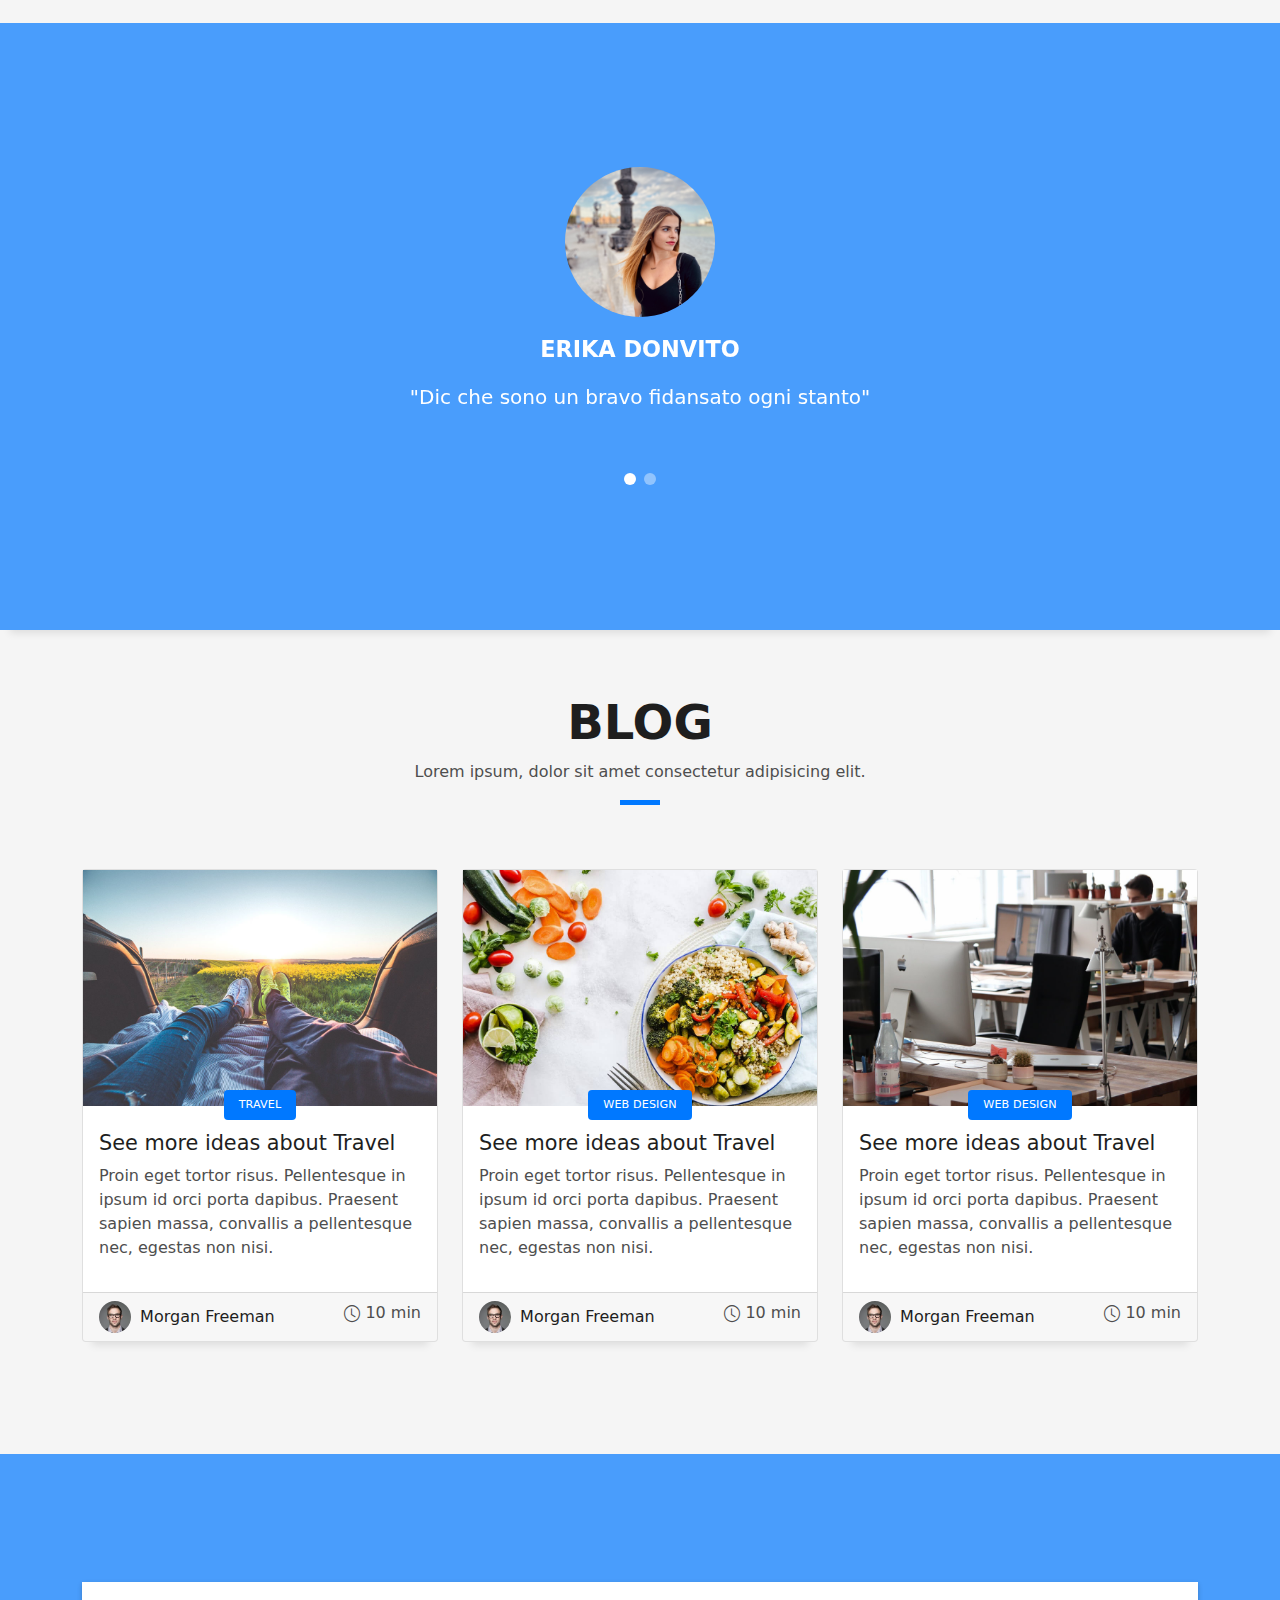
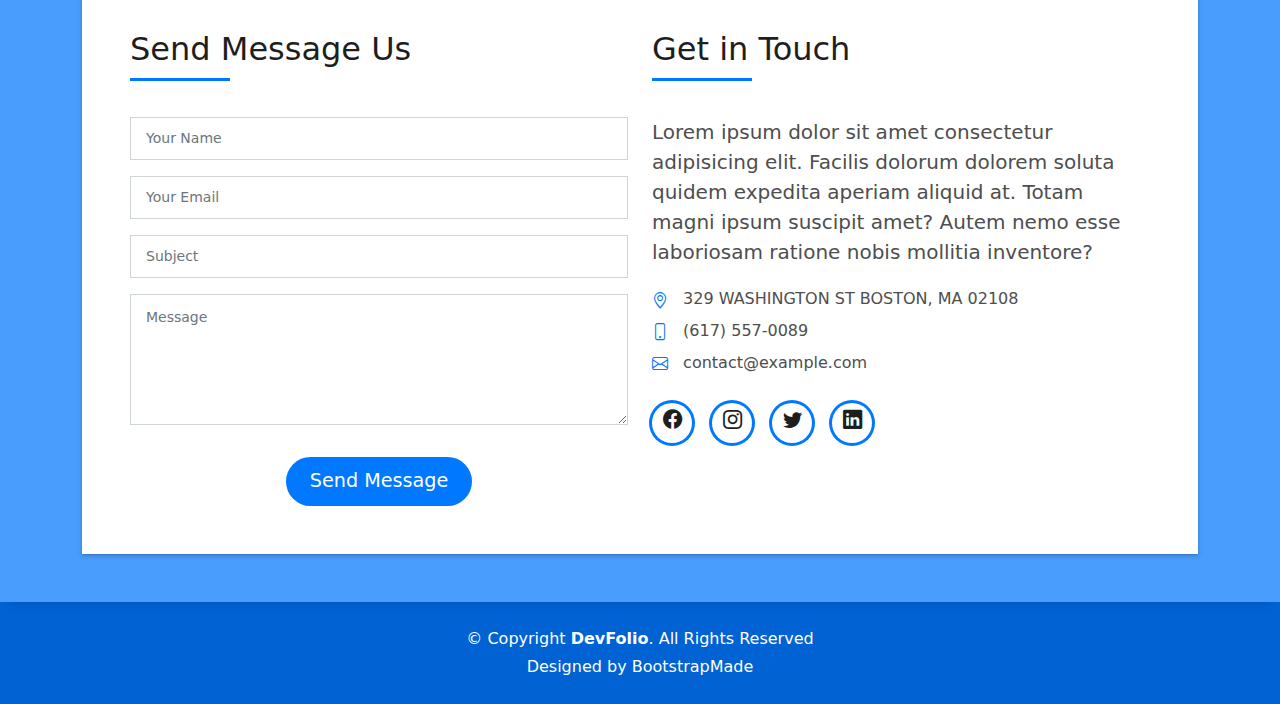
==== commit d48bed40: "- Modifica foto erik" ====
--- a/index.html
+++ b/index.html
@@ -2,777 +2,826 @@
 <html lang="en">
 
 <head>
-  <meta charset="utf-8">
-  <meta content="width=device-width, initial-scale=1.0" name="viewport">
-
-  <title>Salvatore Amoruso</title>
-  <meta content="" name="description">
-  <meta content="" name="keywords">
-
-  <!-- Favicons -->
-  <link href="assets/img/astronautLogo.png" rel="icon">
-  <link href="assets/img/apple-touch-icon.png" rel="apple-touch-icon">
-
-  <!-- Vendor CSS Files -->
-  <link href="assets/vendor/bootstrap/css/bootstrap.min.css" rel="stylesheet">
-  <link href="assets/vendor/bootstrap-icons/bootstrap-icons.css" rel="stylesheet">
-  <link href="assets/vendor/glightbox/css/glightbox.min.css" rel="stylesheet">
-  <link href="assets/vendor/ionicons/css/ionicons.min.css" rel="stylesheet">
-  <link href="assets/vendor/swiper/swiper-bundle.min.css" rel="stylesheet">
-
-  <!-- Template Main CSS File -->
-  <link href="assets/css/style.css" rel="stylesheet">
-
-  <!-- =======================================================
-  * Template Name: DevFolio - v4.0.1
-  * Template URL: https://bootstrapmade.com/devfolio-bootstrap-portfolio-html-template/
-  * Author: BootstrapMade.com
-  * License: https://bootstrapmade.com/license/
-  ======================================================== -->
+    <meta charset="utf-8">
+    <meta content="width=device-width, initial-scale=1.0" name="viewport">
+
+    <title>Salvatore Amoruso</title>
+    <meta content="" name="description">
+    <meta content="" name="keywords">
+
+    <!-- Favicons -->
+    <link rel="icon" href="favicon.ico" type="image/x-icon">
+    <link rel="shortcut icon" href="favicon.ico" type="image/x-icon">
+
+    <!-- Vendor CSS Files -->
+    <link href="assets/vendor/bootstrap/css/bootstrap.min.css" rel="stylesheet">
+    <link href="assets/vendor/bootstrap-icons/bootstrap-icons.css" rel="stylesheet">
+    <link href="assets/vendor/glightbox/css/glightbox.min.css" rel="stylesheet">
+    <link href="assets/vendor/ionicons/css/ionicons.min.css" rel="stylesheet">
+    <link href="assets/vendor/swiper/swiper-bundle.min.css" rel="stylesheet">
+
+    <!-- Template Main CSS File -->
+    <link href="assets/css/style.css" rel="stylesheet">
+
+    <!-- =======================================================
+    * Template Name: DevFolio - v4.0.1
+    * Template URL: https://bootstrapmade.com/devfolio-bootstrap-portfolio-html-template/
+    * Author: BootstrapMade.com
+    * License: https://bootstrapmade.com/license/
+    ======================================================== -->
 </head>
 
 <body>
 
-  <!-- ======= Header ======= -->
-  <header id="header" class="fixed-top">
+<!-- ======= Header ======= -->
+<header id="header" class="fixed-top">
     <div class="container d-flex align-items-center justify-content-between">
 
-      <h1 class="logo"><a href="index.html"><img src="assets/img/astronautLogo.png"> Salvatore Amoruso</a></h1>
-      <!-- Uncomment below if you prefer to use an image logo -->
-      <!-- <a href="index.html" class="logo"><img src="assets/img/logo.png" alt="" class="img-fluid"></a>-->
-
-      <nav id="navbar" class="navbar">
-        <ul>
-          <li><a class="nav-link scrollto active" href="#hero">Home</a></li>
-          <li><a class="nav-link scrollto" href="#about">About</a></li>
-          <li><a class="nav-link scrollto" href="#services">Services</a></li>
-          <li><a class="nav-link scrollto " href="#work">Bookizon</a></li>
-          <li><a class="nav-link scrollto " href="#blog">Blog</a></li>
-          <li><a class="nav-link scrollto" href="#contact">Contact</a></li>
-        </ul>
-        <i class="bi bi-list mobile-nav-toggle"></i>
-      </nav><!-- .navbar -->
+        <h1 class="logo"><a href="index.html"><img src="assets/img/astronautLogo.png"> Salvatore Amoruso</a></h1>
+        <!-- Uncomment below if you prefer to use an image logo -->
+        <!-- <a href="index.html" class="logo"><img src="assets/img/logo.png" alt="" class="img-fluid"></a>-->
+
+        <nav id="navbar" class="navbar">
+            <ul>
+                <li><a class="nav-link scrollto active" href="#hero">Home</a></li>
+                <li><a class="nav-link scrollto" href="#about">About</a></li>
+                <li><a class="nav-link scrollto" href="#services">Services</a></li>
+                <li><a class="nav-link scrollto " href="#work">Bookizon</a></li>
+                <li><a class="nav-link scrollto " href="#blog">Blog</a></li>
+                <li><a class="nav-link scrollto" href="#contact">Contact</a></li>
+            </ul>
+            <i class="bi bi-list mobile-nav-toggle"></i>
+        </nav><!-- .navbar -->
 
     </div>
-  </header><!-- End Header -->
-
-  <!-- ======= Hero Section ======= -->
-  <div id="hero" class="hero route bg-image" style="background-image: url(assets/img/SalvoTopImg.jpeg)">
+</header><!-- End Header -->
+
+<!-- ======= Hero Section ======= -->
+<div id="hero" class="hero route bg-image" style="background-image: url(assets/img/SalvoTopImg.jpeg)">
     <div class="overlay-itro"></div>
     <div class="hero-content display-table">
-      <div class="table-cell">
-        <div class="container">
-          <p class="display-10 color-d">My God woke up on the wrong side of his bed!</p>
-          <h1 class="hero-title mb-4">Salvathor Amoruso</h1>
-          <p class="hero-subtitle"><span class="typed" data-typed-items="Web Developer,Web Designer,Frontend Developer,Back End Developer"></span></p>
-          <!-- <p class="pt-3"><a class="btn btn-primary btn js-scroll px-4" href="#about" role="button">Learn More</a></p> -->
+        <div class="table-cell">
+            <div class="container">
+                <p class="display-10 color-d">My God woke up on the wrong side of his bed!</p>
+                <h1 class="hero-title mb-4">Salvathor Amoruso</h1>
+                <p class="hero-subtitle"><span class="typed"
+                                               data-typed-items="Web Developer,Web Designer,Frontend Developer,Back End Developer"></span>
+                </p>
+                <!-- <p class="pt-3"><a class="btn btn-primary btn js-scroll px-4" href="#about" role="button">Learn More</a></p> -->
+            </div>
         </div>
-      </div>
     </div>
-  </div><!-- End Hero Section -->
-
-  <main id="main">
+</div><!-- End Hero Section -->
+
+<main id="main">
 
     <!-- ======= About Section ======= -->
     <section id="about" class="about-mf sect-pt4 route">
-      <div class="container">
-        <div class="row">
-          <div class="col-sm-12">
-            <div class="box-shadow-full">
-              <div class="row">
-                <div class="col-md-6">
-                  <div class="row">
-                    <div class="col-sm-6 col-md-5">
-                      <div class="about-img">
-                        <img src="assets/img/SalvoProfilo.jpg" class="img-fluid rounded b-shadow-a" alt="">
-                      </div>
-                    </div>
-                    <div class="col-sm-6 col-md-7">
-                      <div class="about-info">
-                        <p><span class="title-s">Name: </span> <span>Salvatore Amoruso</span></p>
-                        <p><span class="title-s">Profile: </span> <span>Full stack developer</span></p>
-                        <p><span class="title-s">Email: </span> <span>s.amoruso0199@gmail.com</span></p>
-                        <p><span class="title-s">Phone: </span> <span>(+39) 393 474 1923</span></p>
-                      </div>
-                    </div>
-                  </div>
-                  <div class="skill-mf">
-                  <p class="title-s">Alcune delle Skills principali</p>
-                  <span>HTML</span> <span class="pull-right">75%</span>
-                  <div class="progress">
-                    <div class="progress-bar" role="progressbar" style="width: 75%;" aria-valuenow="75" aria-valuemin="0"
-                         aria-valuemax="100"></div>
-                  </div>
-                  <span>CSS3</span> <span class="pull-right">85%</span>
-                  <div class="progress">
-                    <div class="progress-bar" role="progressbar" style="width: 85%" aria-valuenow="85" aria-valuemin="0"
-                         aria-valuemax="100"></div>
-                  </div>
-                  <span>PHP</span> <span class="pull-right">85%</span>
-                  <div class="progress">
-                    <div class="progress-bar" role="progressbar" style="width: 85%" aria-valuenow="80" aria-valuemin="0"
-                         aria-valuemax="100"></div>
-                  </div>
-                  <span>JAVASCRIPT</span> <span class="pull-right">40%</span>
-                  <div class="progress">
-                    <div class="progress-bar" role="progressbar" style="width: 40%" aria-valuenow="40" aria-valuemin="0"
-                         aria-valuemax="100"></div>
-                  </div>
-                    <span>SQL</span> <span class="pull-right">80%</span>
-                    <div class="progress">
-                      <div class="progress-bar" role="progressbar" style="width: 80%" aria-valuenow="40" aria-valuemin="0"
-                           aria-valuemax="100"></div>
-                    </div>
-                </div>
-                </div>
-                <div class="col-md-6">
-                  <div class="about-me pt-4 pt-md-0">
-                    <div class="title-box-2">
-                      <h5 class="title-left">
-                        About me
-                      </h5>
-                    </div>
-                    <p class="lead">
-                      Il mio percorso all'interno del mondo del web nasce intorno all'età di 12 anni, quando spinto dalla
-                      curiosità di conoscere, ho decisio di addentrarmi in nuove esperienze, che sarebbero diventate la mia vita. Così sia per fini
-                      didattici che puramente sperimentali, iniziai a sviluppare le prime 'infrastrutture' online.
-                    </p>
-                    <p class="lead">
-                      All'età di 18 anni ho intrapreso il mio primo percorso di laurea in Informatica e Comunicazione
-                      digitale, completatosi a Luglio 2020 all'età di 21 anni. Appena conclusi i 3 anni ho intrapreso
-                      la strada dell'intelligenza artificiale con i 2 anni di laurea magistrale in Computer Science & Artificial Intelligence
-                      non ancora conclusi.
-                    </p>
-                    <p class="lead">
-                      Nel Maggio 2020, con la collaborazione di altri 4 soci, nasce Proinn srl, all'interno della quale viene sviluppato il progetto
-                      Bookizon (<a class="text-info" href="#work">clicca qui per maggiori info</a>), dove ricopro l'incarico di web developer.
-                    </p>
-                  </div>
-                </div>
-              </div>
-            </div>
-          </div>
+        <div class="container">
+            <div class="row">
+                <div class="col-sm-12">
+                    <div class="box-shadow-full">
+                        <div class="row">
+                            <div class="col-md-6">
+                                <div class="row">
+                                    <div class="col-sm-6 col-md-5">
+                                        <div class="about-img">
+                                            <img src="assets/img/SalvoProfilo.jpg" class="img-fluid rounded b-shadow-a"
+                                                 alt="">
+                                        </div>
+                                    </div>
+                                    <div class="col-sm-6 col-md-7">
+                                        <div class="about-info">
+                                            <p><span class="title-s">Name: </span> <span>Salvatore Amoruso</span></p>
+                                            <p><span class="title-s">Profile: </span> <span>Full stack developer</span>
+                                            </p>
+                                            <p><span class="title-s">Email: </span> <span>s.amoruso0199@gmail.com</span>
+                                            </p>
+                                            <p><span class="title-s">Phone: </span> <span>(+39) 393 474 1923</span></p>
+                                        </div>
+                                    </div>
+                                </div>
+                                <div class="skill-mf">
+                                    <p class="title-s">Alcune delle Skills principali</p>
+                                    <span>HTML</span> <span class="pull-right">75%</span>
+                                    <div class="progress">
+                                        <div class="progress-bar" role="progressbar" style="width: 75%;"
+                                             aria-valuenow="75" aria-valuemin="0"
+                                             aria-valuemax="100"></div>
+                                    </div>
+                                    <span>CSS3</span> <span class="pull-right">85%</span>
+                                    <div class="progress">
+                                        <div class="progress-bar" role="progressbar" style="width: 85%"
+                                             aria-valuenow="85" aria-valuemin="0"
+                                             aria-valuemax="100"></div>
+                                    </div>
+                                    <span>PHP</span> <span class="pull-right">85%</span>
+                                    <div class="progress">
+                                        <div class="progress-bar" role="progressbar" style="width: 85%"
+                                             aria-valuenow="80" aria-valuemin="0"
+                                             aria-valuemax="100"></div>
+                                    </div>
+                                    <span>JAVASCRIPT</span> <span class="pull-right">40%</span>
+                                    <div class="progress">
+                                        <div class="progress-bar" role="progressbar" style="width: 40%"
+                                             aria-valuenow="40" aria-valuemin="0"
+                                             aria-valuemax="100"></div>
+                                    </div>
+                                    <span>SQL</span> <span class="pull-right">80%</span>
+                                    <div class="progress">
+                                        <div class="progress-bar" role="progressbar" style="width: 80%"
+                                             aria-valuenow="40" aria-valuemin="0"
+                                             aria-valuemax="100"></div>
+                                    </div>
+                                </div>
+                            </div>
+                            <div class="col-md-6">
+                                <div class="about-me pt-4 pt-md-0">
+                                    <div class="title-box-2">
+                                        <h5 class="title-left">
+                                            About me
+                                        </h5>
+                                    </div>
+                                    <p class="lead">
+                                        Il mio percorso all'interno del mondo del web nasce intorno all'età di 12 anni,
+                                        quando spinto dalla
+                                        curiosità di conoscere, ho decisio di addentrarmi in nuove esperienze, che
+                                        sarebbero diventate la mia vita. Così sia per fini
+                                        didattici che puramente sperimentali, iniziai a sviluppare le prime
+                                        'infrastrutture' online.
+                                    </p>
+                                    <p class="lead">
+                                        All'età di 18 anni ho intrapreso il mio primo percorso di laurea in Informatica
+                                        e Comunicazione
+                                        digitale, completatosi a Luglio 2020 all'età di 21 anni. Appena conclusi i 3
+                                        anni ho intrapreso
+                                        la strada dell'intelligenza artificiale con i 2 anni di laurea magistrale in
+                                        Computer Science & Artificial Intelligence
+                                        non ancora conclusi.
+                                    </p>
+                                    <p class="lead">
+                                        Nel Maggio 2020, con la collaborazione di altri 4 soci, nasce Proinn srl,
+                                        all'interno della quale viene sviluppato il progetto
+                                        Bookizon (<a class="text-info" href="#work">clicca qui per maggiori info</a>),
+                                        dove ricopro l'incarico di web developer.
+                                    </p>
+                                </div>
+                            </div>
+                        </div>
+                    </div>
+                </div>
+            </div>
         </div>
-      </div>
     </section><!-- End About Section -->
 
     <!-- ======= Services Section ======= -->
     <section id="services" class="services-mf route">
-      <div class="container">
-        <div class="row">
-          <div class="col-sm-12">
-            <div class="title-box text-center">
-              <h3 class="title-a">
-                Services
-              </h3>
-              <p class="subtitle-a">
-                Semplicemente alcune delle competenze e servizi principali
-              </p>
-              <div class="line-mf"></div>
-            </div>
-          </div>
+        <div class="container">
+            <div class="row">
+                <div class="col-sm-12">
+                    <div class="title-box text-center">
+                        <h3 class="title-a">
+                            Services
+                        </h3>
+                        <p class="subtitle-a">
+                            Semplicemente alcune delle competenze e servizi principali
+                        </p>
+                        <div class="line-mf"></div>
+                    </div>
+                </div>
+            </div>
+            <div class="row">
+                <div class="col-md-4">
+                    <div class="service-box">
+                        <div class="service-ico">
+                            <span class="ico-circle"><i class="ion-monitor"></i></span>
+                        </div>
+                        <div class="service-content">
+                            <h2 class="s-title">Web Design</h2>
+                            <p class="s-description text-center">
+                                Cura della grafica e dell'usabilità all'interno di un sito internet.
+                                Aspetto estetico e facilità d'uso rappresentano la formula magica per un
+                                sito internet di successo.
+                            </p>
+                        </div>
+                    </div>
+                </div>
+                <div class="col-md-4">
+                    <div class="service-box">
+                        <div class="service-ico">
+                            <span class="ico-circle"><i class="ion-code-working"></i></span>
+                        </div>
+                        <div class="service-content">
+                            <h2 class="s-title">Web Development</h2>
+                            <p class="s-description text-center">
+                                Progettazione, creazione e gestione dei siti e applicazioni web coerenti ed efficienti.
+                                Sviluppo di una pagina web statica, oppure web dinamico.
+                            </p>
+                        </div>
+                    </div>
+                </div>
+                <div class="col-md-4">
+                    <div class="service-box">
+                        <div class="service-ico">
+                            <span class="ico-circle"><i class="fa bi-instagram"></i></span>
+                        </div>
+                        <div class="service-content">
+                            <h2 class="s-title">Social Media Mgmt</h2>
+                            <p class="s-description text-center">
+                                Cura la presenza di un progetto sui social network.
+                                I canali possono essere quelli di un'azienda, di un libero professionista o di una
+                                realtà no profit.
+
+                        </div>
+                    </div>
+                </div>
+                <div class="col-md-4">
+                    <div class="service-box">
+                        <div class="service-ico">
+                            <span class="ico-circle"><i class="ion-android-phone-portrait"></i></span>
+                        </div>
+                        <div class="service-content">
+                            <h2 class="s-title">Responsive Design</h2>
+                            <p class="s-description text-center">
+                                Realizzazione di siti in grado di adattarsi graficamente in modo automatico al
+                                dispositivo utilizzato,
+                                riducendo al minimo la necessità dell'utente di ridimensionare.
+                            </p>
+                        </div>
+                    </div>
+                </div>
+                <div class="col-md-4">
+                    <div class="service-box">
+                        <div class="service-ico">
+                            <span class="ico-circle"><i class="ion-paintbrush"></i></span>
+                        </div>
+                        <div class="service-content">
+                            <h2 class="s-title">Graphic Design</h2>
+                            <p class="s-description text-center">
+                                Creazione di un concept visivo necessario per comunicare idee che stimolino, informino o
+                                attraggano i consumatori
+                                mediante la scelta di colori e immagini.
+                            </p>
+                        </div>
+                    </div>
+                </div>
+                <div class="col-md-4">
+                    <div class="service-box">
+                        <div class="service-ico">
+                            <span class="ico-circle"><i class="ion-stats-bars"></i></span>
+                        </div>
+                        <div class="service-content">
+                            <h2 class="s-title">Marketing Services</h2>
+                            <p class="s-description text-center">
+                                Una serie coordinata di messaggi pubblicitari che, veicolati attraverso uno o più media,
+                                mirano a raggiungere un obiettivo prefissato.
+                            </p>
+                        </div>
+                    </div>
+                </div>
+            </div>
         </div>
-        <div class="row">
-          <div class="col-md-4">
-            <div class="service-box">
-              <div class="service-ico">
-                <span class="ico-circle"><i class="ion-monitor"></i></span>
-              </div>
-              <div class="service-content">
-                <h2 class="s-title">Web Design</h2>
-                <p class="s-description text-center">
-                  Cura della grafica e dell'usabilità all'interno di un sito internet.
-                  Aspetto estetico e facilità d'uso rappresentano la formula magica per un
-                  sito internet di successo.
-                </p>
-              </div>
-            </div>
-          </div>
-          <div class="col-md-4">
-            <div class="service-box">
-              <div class="service-ico">
-                <span class="ico-circle"><i class="ion-code-working"></i></span>
-              </div>
-              <div class="service-content">
-                <h2 class="s-title">Web Development</h2>
-                <p class="s-description text-center">
-                  Progettazione, creazione e gestione dei siti e applicazioni web coerenti ed efficienti.
-                  Sviluppo di una pagina web statica, oppure web dinamico.
-                </p>
-              </div>
-            </div>
-          </div>
-          <div class="col-md-4">
-            <div class="service-box">
-              <div class="service-ico">
-                <span class="ico-circle"><i class="fa bi-instagram"></i></span>
-              </div>
-              <div class="service-content">
-                <h2 class="s-title">Social Media Mgmt</h2>
-                <p class="s-description text-center">
-                  Cura la presenza di un progetto sui social network.
-                  I canali possono essere quelli di un'azienda, di un libero professionista o di una realtà no profit.
-
-              </div>
-            </div>
-          </div>
-          <div class="col-md-4">
-            <div class="service-box">
-              <div class="service-ico">
-                <span class="ico-circle"><i class="ion-android-phone-portrait"></i></span>
-              </div>
-              <div class="service-content">
-                <h2 class="s-title">Responsive Design</h2>
-                <p class="s-description text-center">
-                  Realizzazione di siti in grado di adattarsi graficamente in modo automatico al dispositivo utilizzato,
-                  riducendo al minimo la necessità dell'utente di ridimensionare.
-                </p>
-              </div>
-            </div>
-          </div>
-          <div class="col-md-4">
-            <div class="service-box">
-              <div class="service-ico">
-                <span class="ico-circle"><i class="ion-paintbrush"></i></span>
-              </div>
-              <div class="service-content">
-                <h2 class="s-title">Graphic Design</h2>
-                <p class="s-description text-center">
-                  Creazione di un concept visivo necessario per comunicare idee che stimolino, informino o attraggano i consumatori
-                  mediante la scelta di colori e immagini.
-                </p>
-              </div>
-            </div>
-          </div>
-          <div class="col-md-4">
-            <div class="service-box">
-              <div class="service-ico">
-                <span class="ico-circle"><i class="ion-stats-bars"></i></span>
-              </div>
-              <div class="service-content">
-                <h2 class="s-title">Marketing Services</h2>
-                <p class="s-description text-center">
-                  Una serie coordinata di messaggi pubblicitari che, veicolati attraverso uno o più media, mirano a raggiungere un obiettivo prefissato.
-                </p>
-              </div>
-            </div>
-          </div>
-        </div>
-      </div>
     </section>
     <!-- End Services Section -->
 
     <!-- ======= Counter Section ======= -->
     <div class="section-counter paralax-mf bg-image" style="background-image: url(assets/img/counters-bg.jpg)">
-      <div class="overlay-mf"></div>
-      <div class="container position-relative">
-        <div class="row">
-          <div class="col-sm-3 col-lg-3">
-            <div class="counter-box counter-box pt-4 pt-md-0">
-              <div class="counter-ico">
-                <span class="ico-circle"><i class="bi bi-check"></i></span>
-              </div>
-              <div class="counter-num">
-                <p data-purecounter-start="0" data-purecounter-end="137" data-purecounter-duration="1" class="counter purecounter"></p>
-                <span class="counter-text">LAVORI COMPLETATI</span>
-              </div>
-            </div>
-          </div>
-          <div class="col-sm-3 col-lg-3">
-            <div class="counter-box pt-4 pt-md-0">
-              <div class="counter-ico">
-                <span class="ico-circle"><i class="bi bi-journal-richtext"></i></span>
-              </div>
-              <div class="counter-num">
-                <p data-purecounter-start="0" data-purecounter-end="9" data-purecounter-duration="1" class="counter purecounter"></p>
-                <span class="counter-text">ANNI DI ESPERIENZA</span>
-              </div>
-            </div>
-          </div>
-          <div class="col-sm-3 col-lg-3">
-            <div class="counter-box pt-4 pt-md-0">
-              <div class="counter-ico">
-                <span class="ico-circle"><i class="bi bi-people"></i></span>
-              </div>
-              <div class="counter-num">
-                <p data-purecounter-start="0" data-purecounter-end="15432" data-purecounter-duration="1" class="counter purecounter"></p>
-                <span class="counter-text">VISITE</span>
-              </div>
-            </div>
-          </div>
-          <div class="col-sm-3 col-lg-3">
-            <div class="counter-box pt-4 pt-md-0">
-              <div class="counter-ico">
-                <span class="ico-circle"><i class="bi bi-award"></i></span>
-              </div>
-              <div class="counter-num">
-                <p data-purecounter-start="0" data-purecounter-end="7" data-purecounter-duration="1" class="counter purecounter"></p>
-                <span class="counter-text">TITOLI E CERTIFICAZIONI RILEVANTI</span>
-              </div>
-            </div>
-          </div>
+        <div class="overlay-mf"></div>
+        <div class="container position-relative">
+            <div class="row">
+                <div class="col-sm-3 col-lg-3">
+                    <div class="counter-box counter-box pt-4 pt-md-0">
+                        <div class="counter-ico">
+                            <span class="ico-circle"><i class="bi bi-check"></i></span>
+                        </div>
+                        <div class="counter-num">
+                            <p data-purecounter-start="0" data-purecounter-end="137" data-purecounter-duration="1"
+                               class="counter purecounter"></p>
+                            <span class="counter-text">LAVORI COMPLETATI</span>
+                        </div>
+                    </div>
+                </div>
+                <div class="col-sm-3 col-lg-3">
+                    <div class="counter-box pt-4 pt-md-0">
+                        <div class="counter-ico">
+                            <span class="ico-circle"><i class="bi bi-journal-richtext"></i></span>
+                        </div>
+                        <div class="counter-num">
+                            <p data-purecounter-start="0" data-purecounter-end="9" data-purecounter-duration="1"
+                               class="counter purecounter"></p>
+                            <span class="counter-text">ANNI DI ESPERIENZA</span>
+                        </div>
+                    </div>
+                </div>
+                <div class="col-sm-3 col-lg-3">
+                    <div class="counter-box pt-4 pt-md-0">
+                        <div class="counter-ico">
+                            <span class="ico-circle"><i class="bi bi-people"></i></span>
+                        </div>
+                        <div class="counter-num">
+                            <p data-purecounter-start="0" data-purecounter-end="15432" data-purecounter-duration="1"
+                               class="counter purecounter"></p>
+                            <span class="counter-text">VISITE</span>
+                        </div>
+                    </div>
+                </div>
+                <div class="col-sm-3 col-lg-3">
+                    <div class="counter-box pt-4 pt-md-0">
+                        <div class="counter-ico">
+                            <span class="ico-circle"><i class="bi bi-award"></i></span>
+                        </div>
+                        <div class="counter-num">
+                            <p data-purecounter-start="0" data-purecounter-end="7" data-purecounter-duration="1"
+                               class="counter purecounter"></p>
+                            <span class="counter-text">TITOLI E CERTIFICAZIONI RILEVANTI</span>
+                        </div>
+                    </div>
+                </div>
+            </div>
         </div>
-      </div>
     </div><!-- End Counter Section -->
 
     <!-- ======= Portfolio Section ======= -->
     <section id="work" class="portfolio-mf sect-pt4 route">
-      <div class="container">
-        <div class="row">
-          <div class="col-sm-12">
-            <div class="title-box text-center">
-              <h3 class="title-a">
-                <a href="https://bookizon.it/home/">
-                  Bookizon
-                </a>
-              </h3>
-              <p class="subtitle-a">
-                Un unica app per prenotare, acquistare e scoprire...
-              </p>
-              <div class="line-mf"></div>
-            </div>
-          </div>
-        </div>
-        <div class="row">
-          <div class="col-md-4">
-            <div class="work-box">
-              <a href="https://bookizon.it/home/">
-                <div class="work-img">
-                  <img src="assets/img/Bookizonapp_pizza.png" alt="" class="img-fluid">
-                </div>
-              </a>
-              <div class="work-content">
-                <div class="row">
-                  <div class="col-sm-8">
-                    <h2 class="w-title">Il tuo menù multilingua suddiviso in categorie</h2>
-                    <div class="w-more">
-                      <span>Semplice e facile da usare, accessibile tramite Qr code</span>
-                    </div>
-                  </div>
-                  <div class="col-sm-4">
-                    <div class="w-like">
-                      <a href="https://bookizon.it/home/"> <span class="bi bi-plus-circle"></span></a>
-                    </div>
-                  </div>
-                </div>
-              </div>
-            </div>
-          </div>
-          <div class="col-md-4">
-            <div class="work-box">
-              <a href="https://bookizon.it/home/">
-                <div class="work-img">
-                  <img src="assets/img/Bookizonparrucchiere.png" alt="" class="img-fluid">
-                </div>
-              </a>
-              <div class="work-content">
-                <div class="row">
-                  <div class="col-sm-8">
-                    <h2 class="w-title">Servizi prenotabili</h2>
-                    <div class="w-more">
-                      <span>Sei un parrucchiere? Ottimizza il tuo lavoro e spingi i tuoi guadagni oltre i limiti</span>
-                    </div>
-                  </div>
-                  <div class="col-sm-4">
-                    <div class="w-like">
-                      <a href="https://bookizon.it/home/"> <span class="bi bi-plus-circle"></span></a>
-                    </div>
-                  </div>
-                </div>
-              </div>
-            </div>
-          </div>
-          <div class="col-md-4">
-            <div class="work-box">
-              <a href="https://bookizon.it/home/">
-                <div class="work-img">
-                  <img src="assets/img/Bookizonunica_bookizon.png" alt="" class="img-fluid">
-                </div>
-              </a>
-              <div class="work-content">
-                <div class="row">
-                  <div class="col-sm-8">
-                    <h2 class="w-title">Le app preferite in un unico posto!</h2>
-                    <div class="w-more">
+        <div class="container">
+            <div class="row">
+                <div class="col-sm-12">
+                    <div class="title-box text-center">
+                        <h3 class="title-a">
+                            <a href="https://bookizon.it/home/">
+                                Bookizon
+                            </a>
+                        </h3>
+                        <p class="subtitle-a">
+                            Un unica app per prenotare, acquistare e scoprire...
+                        </p>
+                        <div class="line-mf"></div>
+                    </div>
+                </div>
+            </div>
+            <div class="row">
+                <div class="col-md-4">
+                    <div class="work-box">
+                        <a href="https://bookizon.it/home/">
+                            <div class="work-img">
+                                <img src="assets/img/Bookizonapp_pizza.png" alt="" class="img-fluid">
+                            </div>
+                        </a>
+                        <div class="work-content">
+                            <div class="row">
+                                <div class="col-sm-8">
+                                    <h2 class="w-title">Il tuo menù multilingua suddiviso in categorie</h2>
+                                    <div class="w-more">
+                                        <span>Semplice e facile da usare, accessibile tramite Qr code</span>
+                                    </div>
+                                </div>
+                                <div class="col-sm-4">
+                                    <div class="w-like">
+                                        <a href="https://bookizon.it/home/"> <span class="bi bi-plus-circle"></span></a>
+                                    </div>
+                                </div>
+                            </div>
+                        </div>
+                    </div>
+                </div>
+                <div class="col-md-4">
+                    <div class="work-box">
+                        <a href="https://bookizon.it/home/">
+                            <div class="work-img">
+                                <img src="assets/img/Bookizonparrucchiere.png" alt="" class="img-fluid">
+                            </div>
+                        </a>
+                        <div class="work-content">
+                            <div class="row">
+                                <div class="col-sm-8">
+                                    <h2 class="w-title">Servizi prenotabili</h2>
+                                    <div class="w-more">
+                                        <span>Sei un parrucchiere? Ottimizza il tuo lavoro e spingi i tuoi guadagni oltre i limiti</span>
+                                    </div>
+                                </div>
+                                <div class="col-sm-4">
+                                    <div class="w-like">
+                                        <a href="https://bookizon.it/home/"> <span class="bi bi-plus-circle"></span></a>
+                                    </div>
+                                </div>
+                            </div>
+                        </div>
+                    </div>
+                </div>
+                <div class="col-md-4">
+                    <div class="work-box">
+                        <a href="https://bookizon.it/home/">
+                            <div class="work-img">
+                                <img src="assets/img/Bookizonunica_bookizon.png" alt="" class="img-fluid">
+                            </div>
+                        </a>
+                        <div class="work-content">
+                            <div class="row">
+                                <div class="col-sm-8">
+                                    <h2 class="w-title">Le app preferite in un unico posto!</h2>
+                                    <div class="w-more">
                       <span>Ogni utente di Bookizon ha una sua area personale all'interno della quale potrà salvare i suoi shop preferiti, ed accedervi
                       in circa 2.3 secondi (abbiamo cronometrato)</span>
-                    </div>
-                  </div>
-                  <div class="col-sm-4">
-                    <div class="w-like">
-                      <a href="https://bookizon.it/home/"> <span class="bi bi-plus-circle"></span></a>
-                    </div>
-                  </div>
-                </div>
-              </div>
-            </div>
-          </div>
-          <div class="col-md-4">
-            <div class="work-box">
-              <a href="https://bookizon.it/home/" data-gallery="portfolioGallery" class="portfolio-lightbox">
-                <div class="work-img">
-                  <img src="assets/img/BookizonE-commerce-sito-.png" alt="" class="img-fluid">
-                </div>
-              </a>
-              <div class="work-content">
-                <div class="row">
-                  <div class="col-sm-8">
-                    <h2 class="w-title">E-Commerce</h2>
-                    <div class="w-more">
-                      <span>Hai sempre sognato di vendere i tuoi prodotti online senza alcuna commissione? Realizza i tuoi sogni.</span>
-                    </div>
-                  </div>
-                  <div class="col-sm-4">
-                    <div class="w-like">
-                      <a href="https://bookizon.it/home/"> <span class="bi bi-plus-circle"></span></a>
-                    </div>
-                  </div>
-                </div>
-              </div>
-            </div>
-          </div>
-          <div class="col-md-4">
-            <div class="work-box">
-              <a href="https://bookizon.it/home/" data-gallery="portfolioGallery" class="portfolio-lightbox">
-                <div class="work-img">
-                  <img src="assets/img/Bookizonconsegna.png" alt="" class="img-fluid">
-                </div>
-              </a>
-              <div class="work-content">
-                <div class="row">
-                  <div class="col-sm-8">
-                    <h2 class="w-title">Asporto e consgena a domicilio</h2>
-                    <div class="w-more">
+                                    </div>
+                                </div>
+                                <div class="col-sm-4">
+                                    <div class="w-like">
+                                        <a href="https://bookizon.it/home/"> <span class="bi bi-plus-circle"></span></a>
+                                    </div>
+                                </div>
+                            </div>
+                        </div>
+                    </div>
+                </div>
+                <div class="col-md-4">
+                    <div class="work-box">
+                        <a href="https://bookizon.it/home/" data-gallery="portfolioGallery" class="portfolio-lightbox">
+                            <div class="work-img">
+                                <img src="assets/img/BookizonE-commerce-sito-.png" alt="" class="img-fluid">
+                            </div>
+                        </a>
+                        <div class="work-content">
+                            <div class="row">
+                                <div class="col-sm-8">
+                                    <h2 class="w-title">E-Commerce</h2>
+                                    <div class="w-more">
+                                        <span>Hai sempre sognato di vendere i tuoi prodotti online senza alcuna commissione? Realizza i tuoi sogni.</span>
+                                    </div>
+                                </div>
+                                <div class="col-sm-4">
+                                    <div class="w-like">
+                                        <a href="https://bookizon.it/home/"> <span class="bi bi-plus-circle"></span></a>
+                                    </div>
+                                </div>
+                            </div>
+                        </div>
+                    </div>
+                </div>
+                <div class="col-md-4">
+                    <div class="work-box">
+                        <a href="https://bookizon.it/home/" data-gallery="portfolioGallery" class="portfolio-lightbox">
+                            <div class="work-img">
+                                <img src="assets/img/Bookizonconsegna.png" alt="" class="img-fluid">
+                            </div>
+                        </a>
+                        <div class="work-content">
+                            <div class="row">
+                                <div class="col-sm-8">
+                                    <h2 class="w-title">Asporto e consgena a domicilio</h2>
+                                    <div class="w-more">
                       <span>Il cliente potrà scegliere se ritirare in negozio la tua merce oppure riceverla coodamente a casa.
                       NB. L'esercente è libero di offrire o meno questi servizi!</span>
-                    </div>
-                  </div>
-                  <div class="col-sm-4">
-                    <div class="w-like">
-                      <a href="https://bookizon.it/home/"> <span class="bi bi-plus-circle"></span></a>
-                    </div>
-                  </div>
-                </div>
-              </div>
-            </div>
-          </div>
-          <div class="col-md-4">
-            <div class="work-box">
-              <a href="https://bookizon.it/home/" data-gallery="portfolioGallery" class="portfolio-lightbox">
-                <div class="work-img">
-                  <img src="assets/img/Bookizondemo-copia-2048x2048.png" alt="" class="img-fluid">
-                </div>
-              </a>
-              <div class="work-content">
-                <div class="row">
-                  <div class="col-sm-8">
-                    <h2 class="w-title">La prenotazione più veloce del web</h2>
-                    <div class="w-more">
-                      <span>Non ci credi? Scarica l'app, provaci e aggiornami sui risultati ;)</span>
-                    </div>
-                  </div>
-                  <div class="col-sm-4">
-                    <div class="w-like">
-                      <a href="https://bookizon.it/home/"> <span class="bi bi-plus-circle"></span></a>
-                    </div>
-                  </div>
-                </div>
-              </div>
-            </div>
-          </div>
-
+                                    </div>
+                                </div>
+                                <div class="col-sm-4">
+                                    <div class="w-like">
+                                        <a href="https://bookizon.it/home/"> <span class="bi bi-plus-circle"></span></a>
+                                    </div>
+                                </div>
+                            </div>
+                        </div>
+                    </div>
+                </div>
+                <div class="col-md-4">
+                    <div class="work-box">
+                        <a href="https://bookizon.it/home/" data-gallery="portfolioGallery" class="portfolio-lightbox">
+                            <div class="work-img">
+                                <img src="assets/img/Bookizondemo-copia-2048x2048.png" alt="" class="img-fluid">
+                            </div>
+                        </a>
+                        <div class="work-content">
+                            <div class="row">
+                                <div class="col-sm-8">
+                                    <h2 class="w-title">La prenotazione più veloce del web</h2>
+                                    <div class="w-more">
+                                        <span>Non ci credi? Scarica l'app, provaci e aggiornami sui risultati ;)</span>
+                                    </div>
+                                </div>
+                                <div class="col-sm-4">
+                                    <div class="w-like">
+                                        <a href="https://bookizon.it/home/"> <span class="bi bi-plus-circle"></span></a>
+                                    </div>
+                                </div>
+                            </div>
+                        </div>
+                    </div>
+                </div>
+
+            </div>
         </div>
-      </div>
     </section><!-- End Portfolio Section -->
 
     <!-- ======= Testimonials Section ======= -->
     <div class="testimonials paralax-mf bg-image" style="background-image: url(assets/img/overlay-bg.jpg)">
-      <div class="overlay-mf"></div>
-      <div class="container">
-        <div class="row">
-          <div class="col-md-12">
-
-            <div class="testimonials-slider swiper-container" data-aos="fade-up" data-aos-delay="100">
-              <div class="swiper-wrapper">
-
-                <div class="swiper-slide">
-                  <div class="testimonial-box">
-                    <div class="author-test">
-                      <img src="assets/img/testimonial-2.jpg" alt="" class="rounded-circle b-shadow-a">
-                      <span class="author">Xavi Alonso</span>
-                    </div>
-                    <div class="content-test">
-                      <p class="description lead">
-                        Curabitur arcu erat, accumsan id imperdiet et, porttitor at sem. Lorem ipsum dolor sit amet,
-                        consectetur adipiscing elit.
-                      </p>
-                    </div>
-                  </div>
-                </div><!-- End testimonial item -->
-
-                <div class="swiper-slide">
-                  <div class="testimonial-box">
-                    <div class="author-test">
-                      <img src="assets/img/testimonial-4.jpg" alt="" class="rounded-circle b-shadow-a">
-                      <span class="author">Marta Socrate</span>
-                    </div>
-                    <div class="content-test">
-                      <p class="description lead">
-                        Curabitur arcu erat, accumsan id imperdiet et, porttitor at sem. Lorem ipsum dolor sit amet,
-                        consectetur adipiscing elit.
-                      </p>
-                    </div>
-                  </div>
-                </div><!-- End testimonial item -->
-              </div>
-              <div class="swiper-pagination"></div>
-            </div>
-
-            <!-- <div id="testimonial-mf" class="owl-carousel owl-theme">
-          
-        </div> -->
-          </div>
+        <div class="overlay-mf"></div>
+        <div class="container">
+            <div class="row">
+                <div class="col-md-12">
+
+                    <div class="testimonials-slider swiper-container" data-aos="fade-up" data-aos-delay="100">
+                        <div class="swiper-wrapper">
+
+                            <div class="swiper-slide">
+                                <div class="testimonial-box">
+                                    <div class="author-test">
+                                        <div class="author" style="margin: auto; background-image: url('assets/img/erikaDonvitoProfil.jpeg'); background-size: cover;  background-repeat: no-repeat; background-position:center; border-radius: 100%; height: 150px; width: 150px">
+
+                                        </div>
+                                        <span class="author">Erika Donvito</span>
+                                    </div>
+                                    <div class="content-test">
+                                        <p class="description lead">
+                                            "Dic che sono un bravo fidansato ogni stanto"
+                                        </p>
+                                    </div>
+                                </div>
+                            </div><!-- End testimonial item -->
+
+                            <div class="swiper-slide">
+                                <div class="testimonial-box">
+                                    <div class="author-test">
+                                        <img src="assets/img/testimonial-4.jpg" alt=""
+                                             class="rounded-circle b-shadow-a">
+                                        <span class="author">Marta Socrate</span>
+                                    </div>
+                                    <div class="content-test">
+                                        <p class="description lead">
+                                            Curabitur arcu erat, accumsan id imperdiet et, porttitor at sem. Lorem ipsum
+                                            dolor sit amet,
+                                            consectetur adipiscing elit.
+                                        </p>
+                                    </div>
+                                </div>
+                            </div><!-- End testimonial item -->
+                        </div>
+                        <div class="swiper-pagination"></div>
+                    </div>
+
+                    <!-- <div id="testimonial-mf" class="owl-carousel owl-theme">
+
+                </div> -->
+                </div>
+            </div>
         </div>
-      </div>
     </div><!-- End Testimonials Section -->
 
     <!-- ======= Blog Section ======= -->
     <section id="blog" class="blog-mf sect-pt4 route">
-      <div class="container">
+        <div class="container">
+            <div class="row">
+                <div class="col-sm-12">
+                    <div class="title-box text-center">
+                        <h3 class="title-a">
+                            Blog
+                        </h3>
+                        <p class="subtitle-a">
+                            Lorem ipsum, dolor sit amet consectetur adipisicing elit.
+                        </p>
+                        <div class="line-mf"></div>
+                    </div>
+                </div>
+            </div>
+            <div class="row">
+                <div class="col-md-4">
+                    <div class="card card-blog">
+                        <div class="card-img">
+                            <img src="assets/img/post-1.jpg" alt="" class="img-fluid">
+                        </div>
+                        <div class="card-body">
+                            <div class="card-category-box">
+                                <div class="card-category">
+                                    <h6 class="category">Travel</h6>
+                                </div>
+                            </div>
+                            <h3 class="card-title"><a href="blog-single.html">See more ideas about Travel</a></h3>
+                            <p class="card-description">
+                                Proin eget tortor risus. Pellentesque in ipsum id orci porta dapibus. Praesent sapien
+                                massa, convallis
+                                a pellentesque nec,
+                                egestas non nisi.
+                            </p>
+                        </div>
+                        <div class="card-footer">
+                            <div class="post-author">
+                                <a href="#">
+                                    <img src="assets/img/testimonial-2.jpg" alt="" class="avatar rounded-circle">
+                                    <span class="author">Morgan Freeman</span>
+                                </a>
+                            </div>
+                            <div class="post-date">
+                                <span class="bi bi-clock"></span> 10 min
+                            </div>
+                        </div>
+                    </div>
+                </div>
+                <div class="col-md-4">
+                    <div class="card card-blog">
+                        <div class="card-img">
+                            <img src="assets/img/post-2.jpg" alt="" class="img-fluid">
+                        </div>
+                        <div class="card-body">
+                            <div class="card-category-box">
+                                <div class="card-category">
+                                    <h6 class="category">Web Design</h6>
+                                </div>
+                            </div>
+                            <h3 class="card-title"><a href="blog-single.html">See more ideas about Travel</a></h3>
+                            <p class="card-description">
+                                Proin eget tortor risus. Pellentesque in ipsum id orci porta dapibus. Praesent sapien
+                                massa, convallis
+                                a pellentesque nec,
+                                egestas non nisi.
+                            </p>
+                        </div>
+                        <div class="card-footer">
+                            <div class="post-author">
+                                <a href="#">
+                                    <img src="assets/img/testimonial-2.jpg" alt="" class="avatar rounded-circle">
+                                    <span class="author">Morgan Freeman</span>
+                                </a>
+                            </div>
+                            <div class="post-date">
+                                <span class="bi bi-clock"></span> 10 min
+                            </div>
+                        </div>
+                    </div>
+                </div>
+                <div class="col-md-4">
+                    <div class="card card-blog">
+                        <div class="card-img">
+                            <img src="assets/img/post-3.jpg" alt="" class="img-fluid">
+                        </div>
+                        <div class="card-body">
+                            <div class="card-category-box">
+                                <div class="card-category">
+                                    <h6 class="category">Web Design</h6>
+                                </div>
+                            </div>
+                            <h3 class="card-title"><a href="blog-single.html">See more ideas about Travel</a></h3>
+                            <p class="card-description">
+                                Proin eget tortor risus. Pellentesque in ipsum id orci porta dapibus. Praesent sapien
+                                massa, convallis
+                                a pellentesque nec,
+                                egestas non nisi.
+                            </p>
+                        </div>
+                        <div class="card-footer">
+                            <div class="post-author">
+                                <a href="#">
+                                    <img src="assets/img/testimonial-2.jpg" alt="" class="avatar rounded-circle">
+                                    <span class="author">Morgan Freeman</span>
+                                </a>
+                            </div>
+                            <div class="post-date">
+                                <span class="bi bi-clock"></span> 10 min
+                            </div>
+                        </div>
+                    </div>
+                </div>
+            </div>
+        </div>
+    </section><!-- End Blog Section -->
+
+    <!-- ======= Contact Section ======= -->
+    <section id="contact" class="paralax-mf footer-paralax bg-image sect-mt4 route"
+             style="background-image: url(assets/img/overlay-bg.jpg)">
+        <div class="overlay-mf"></div>
+        <div class="container">
+            <div class="row">
+                <div class="col-sm-12">
+                    <div class="contact-mf">
+                        <div id="contact" class="box-shadow-full">
+                            <div class="row">
+                                <div class="col-md-6">
+                                    <div class="title-box-2">
+                                        <h5 class="title-left">
+                                            Send Message Us
+                                        </h5>
+                                    </div>
+                                    <div>
+                                        <form action="forms/contact.php" method="post" role="form"
+                                              class="php-email-form">
+                                            <div class="row">
+                                                <div class="col-md-12 mb-3">
+                                                    <div class="form-group">
+                                                        <input type="text" name="name" class="form-control" id="name"
+                                                               placeholder="Your Name" required>
+                                                    </div>
+                                                </div>
+                                                <div class="col-md-12 mb-3">
+                                                    <div class="form-group">
+                                                        <input type="email" class="form-control" name="email" id="email"
+                                                               placeholder="Your Email" required>
+                                                    </div>
+                                                </div>
+                                                <div class="col-md-12 mb-3">
+                                                    <div class="form-group">
+                                                        <input type="text" class="form-control" name="subject"
+                                                               id="subject" placeholder="Subject" required>
+                                                    </div>
+                                                </div>
+                                                <div class="col-md-12">
+                                                    <div class="form-group">
+                                                        <textarea class="form-control" name="message" rows="5"
+                                                                  placeholder="Message" required></textarea>
+                                                    </div>
+                                                </div>
+                                                <div class="col-md-12 text-center my-3">
+                                                    <div class="loading">Loading</div>
+                                                    <div class="error-message"></div>
+                                                    <div class="sent-message">Your message has been sent. Thank you!
+                                                    </div>
+                                                </div>
+                                                <div class="col-md-12 text-center">
+                                                    <button type="submit"
+                                                            class="button button-a button-big button-rouded">Send
+                                                        Message
+                                                    </button>
+                                                </div>
+                                            </div>
+                                        </form>
+                                    </div>
+                                </div>
+                                <div class="col-md-6">
+                                    <div class="title-box-2 pt-4 pt-md-0">
+                                        <h5 class="title-left">
+                                            Get in Touch
+                                        </h5>
+                                    </div>
+                                    <div class="more-info">
+                                        <p class="lead">
+                                            Lorem ipsum dolor sit amet consectetur adipisicing elit. Facilis dolorum
+                                            dolorem soluta quidem
+                                            expedita aperiam aliquid at.
+                                            Totam magni ipsum suscipit amet? Autem nemo esse laboriosam ratione nobis
+                                            mollitia inventore?
+                                        </p>
+                                        <ul class="list-ico">
+                                            <li><span class="bi bi-geo-alt"></span> 329 WASHINGTON ST BOSTON, MA 02108
+                                            </li>
+                                            <li><span class="bi bi-phone"></span> (617) 557-0089</li>
+                                            <li><span class="bi bi-envelope"></span> contact@example.com</li>
+                                        </ul>
+                                    </div>
+                                    <div class="socials">
+                                        <ul>
+                                            <li><a href=""><span class="ico-circle"><i
+                                                    class="bi bi-facebook"></i></span></a></li>
+                                            <li><a href=""><span class="ico-circle"><i
+                                                    class="bi bi-instagram"></i></span></a></li>
+                                            <li><a href=""><span class="ico-circle"><i class="bi bi-twitter"></i></span></a>
+                                            </li>
+                                            <li><a href=""><span class="ico-circle"><i
+                                                    class="bi bi-linkedin"></i></span></a></li>
+                                        </ul>
+                                    </div>
+                                </div>
+                            </div>
+                        </div>
+                    </div>
+                </div>
+            </div>
+        </div>
+    </section><!-- End Contact Section -->
+
+</main><!-- End #main -->
+
+<!-- ======= Footer ======= -->
+<footer>
+    <div class="container">
         <div class="row">
-          <div class="col-sm-12">
-            <div class="title-box text-center">
-              <h3 class="title-a">
-                Blog
-              </h3>
-              <p class="subtitle-a">
-                Lorem ipsum, dolor sit amet consectetur adipisicing elit.
-              </p>
-              <div class="line-mf"></div>
-            </div>
-          </div>
+            <div class="col-sm-12">
+                <div class="copyright-box">
+                    <p class="copyright">&copy; Copyright <strong>DevFolio</strong>. All Rights Reserved</p>
+                    <div class="credits">
+                        <!--
+                        All the links in the footer should remain intact.
+                        You can delete the links only if you purchased the pro version.
+                        Licensing information: https://bootstrapmade.com/license/
+                        Purchase the pro version with working PHP/AJAX contact form: https://bootstrapmade.com/buy/?theme=DevFolio
+                      -->
+                        Designed by <a href="https://bootstrapmade.com/">BootstrapMade</a>
+                    </div>
+                </div>
+            </div>
         </div>
-        <div class="row">
-          <div class="col-md-4">
-            <div class="card card-blog">
-              <div class="card-img">
-                <a href="blog-single.html"><img src="assets/img/post-1.jpg" alt="" class="img-fluid"></a>
-              </div>
-              <div class="card-body">
-                <div class="card-category-box">
-                  <div class="card-category">
-                    <h6 class="category">Travel</h6>
-                  </div>
-                </div>
-                <h3 class="card-title"><a href="blog-single.html">See more ideas about Travel</a></h3>
-                <p class="card-description">
-                  Proin eget tortor risus. Pellentesque in ipsum id orci porta dapibus. Praesent sapien massa, convallis
-                  a pellentesque nec,
-                  egestas non nisi.
-                </p>
-              </div>
-              <div class="card-footer">
-                <div class="post-author">
-                  <a href="#">
-                    <img src="assets/img/testimonial-2.jpg" alt="" class="avatar rounded-circle">
-                    <span class="author">Morgan Freeman</span>
-                  </a>
-                </div>
-                <div class="post-date">
-                  <span class="bi bi-clock"></span> 10 min
-                </div>
-              </div>
-            </div>
-          </div>
-          <div class="col-md-4">
-            <div class="card card-blog">
-              <div class="card-img">
-                <a href="blog-single.html"><img src="assets/img/post-2.jpg" alt="" class="img-fluid"></a>
-              </div>
-              <div class="card-body">
-                <div class="card-category-box">
-                  <div class="card-category">
-                    <h6 class="category">Web Design</h6>
-                  </div>
-                </div>
-                <h3 class="card-title"><a href="blog-single.html">See more ideas about Travel</a></h3>
-                <p class="card-description">
-                  Proin eget tortor risus. Pellentesque in ipsum id orci porta dapibus. Praesent sapien massa, convallis
-                  a pellentesque nec,
-                  egestas non nisi.
-                </p>
-              </div>
-              <div class="card-footer">
-                <div class="post-author">
-                  <a href="#">
-                    <img src="assets/img/testimonial-2.jpg" alt="" class="avatar rounded-circle">
-                    <span class="author">Morgan Freeman</span>
-                  </a>
-                </div>
-                <div class="post-date">
-                  <span class="bi bi-clock"></span> 10 min
-                </div>
-              </div>
-            </div>
-          </div>
-          <div class="col-md-4">
-            <div class="card card-blog">
-              <div class="card-img">
-                <a href="blog-single.html"><img src="assets/img/post-3.jpg" alt="" class="img-fluid"></a>
-              </div>
-              <div class="card-body">
-                <div class="card-category-box">
-                  <div class="card-category">
-                    <h6 class="category">Web Design</h6>
-                  </div>
-                </div>
-                <h3 class="card-title"><a href="blog-single.html">See more ideas about Travel</a></h3>
-                <p class="card-description">
-                  Proin eget tortor risus. Pellentesque in ipsum id orci porta dapibus. Praesent sapien massa, convallis
-                  a pellentesque nec,
-                  egestas non nisi.
-                </p>
-              </div>
-              <div class="card-footer">
-                <div class="post-author">
-                  <a href="#">
-                    <img src="assets/img/testimonial-2.jpg" alt="" class="avatar rounded-circle">
-                    <span class="author">Morgan Freeman</span>
-                  </a>
-                </div>
-                <div class="post-date">
-                  <span class="bi bi-clock"></span> 10 min
-                </div>
-              </div>
-            </div>
-          </div>
-        </div>
-      </div>
-    </section><!-- End Blog Section -->
-
-    <!-- ======= Contact Section ======= -->
-    <section id="contact" class="paralax-mf footer-paralax bg-image sect-mt4 route" style="background-image: url(assets/img/overlay-bg.jpg)">
-      <div class="overlay-mf"></div>
-      <div class="container">
-        <div class="row">
-          <div class="col-sm-12">
-            <div class="contact-mf">
-              <div id="contact" class="box-shadow-full">
-                <div class="row">
-                  <div class="col-md-6">
-                    <div class="title-box-2">
-                      <h5 class="title-left">
-                        Send Message Us
-                      </h5>
-                    </div>
-                    <div>
-                      <form action="forms/contact.php" method="post" role="form" class="php-email-form">
-                        <div class="row">
-                          <div class="col-md-12 mb-3">
-                            <div class="form-group">
-                              <input type="text" name="name" class="form-control" id="name" placeholder="Your Name" required>
-                            </div>
-                          </div>
-                          <div class="col-md-12 mb-3">
-                            <div class="form-group">
-                              <input type="email" class="form-control" name="email" id="email" placeholder="Your Email" required>
-                            </div>
-                          </div>
-                          <div class="col-md-12 mb-3">
-                            <div class="form-group">
-                              <input type="text" class="form-control" name="subject" id="subject" placeholder="Subject" required>
-                            </div>
-                          </div>
-                          <div class="col-md-12">
-                            <div class="form-group">
-                              <textarea class="form-control" name="message" rows="5" placeholder="Message" required></textarea>
-                            </div>
-                          </div>
-                          <div class="col-md-12 text-center my-3">
-                            <div class="loading">Loading</div>
-                            <div class="error-message"></div>
-                            <div class="sent-message">Your message has been sent. Thank you!</div>
-                          </div>
-                          <div class="col-md-12 text-center">
-                            <button type="submit" class="button button-a button-big button-rouded">Send Message</button>
-                          </div>
-                        </div>
-                      </form>
-                    </div>
-                  </div>
-                  <div class="col-md-6">
-                    <div class="title-box-2 pt-4 pt-md-0">
-                      <h5 class="title-left">
-                        Get in Touch
-                      </h5>
-                    </div>
-                    <div class="more-info">
-                      <p class="lead">
-                        Lorem ipsum dolor sit amet consectetur adipisicing elit. Facilis dolorum dolorem soluta quidem
-                        expedita aperiam aliquid at.
-                        Totam magni ipsum suscipit amet? Autem nemo esse laboriosam ratione nobis
-                        mollitia inventore?
-                      </p>
-                      <ul class="list-ico">
-                        <li><span class="bi bi-geo-alt"></span> 329 WASHINGTON ST BOSTON, MA 02108</li>
-                        <li><span class="bi bi-phone"></span> (617) 557-0089</li>
-                        <li><span class="bi bi-envelope"></span> contact@example.com</li>
-                      </ul>
-                    </div>
-                    <div class="socials">
-                      <ul>
-                        <li><a href=""><span class="ico-circle"><i class="bi bi-facebook"></i></span></a></li>
-                        <li><a href=""><span class="ico-circle"><i class="bi bi-instagram"></i></span></a></li>
-                        <li><a href=""><span class="ico-circle"><i class="bi bi-twitter"></i></span></a></li>
-                        <li><a href=""><span class="ico-circle"><i class="bi bi-linkedin"></i></span></a></li>
-                      </ul>
-                    </div>
-                  </div>
-                </div>
-              </div>
-            </div>
-          </div>
-        </div>
-      </div>
-    </section><!-- End Contact Section -->
-
-  </main><!-- End #main -->
-
-  <!-- ======= Footer ======= -->
-  <footer>
-    <div class="container">
-      <div class="row">
-        <div class="col-sm-12">
-          <div class="copyright-box">
-            <p class="copyright">&copy; Copyright <strong>DevFolio</strong>. All Rights Reserved</p>
-            <div class="credits">
-              <!--
-              All the links in the footer should remain intact.
-              You can delete the links only if you purchased the pro version.
-              Licensing information: https://bootstrapmade.com/license/
-              Purchase the pro version with working PHP/AJAX contact form: https://bootstrapmade.com/buy/?theme=DevFolio
-            -->
-              Designed by <a href="https://bootstrapmade.com/">BootstrapMade</a>
-            </div>
-          </div>
-        </div>
-      </div>
     </div>
-  </footer><!-- End  Footer -->
-
-  <div id="preloader"></div>
-  <a href="#" class="back-to-top d-flex align-items-center justify-content-center"><i class="bi bi-arrow-up-short"></i></a>
-
-  <!-- Vendor JS Files -->
-  <script src="assets/vendor/bootstrap/js/bootstrap.bundle.min.js"></script>
-  <script src="assets/vendor/glightbox/js/glightbox.min.js"></script>
-  <script src="assets/vendor/php-email-form/validate.js"></script>
-  <script src="assets/vendor/purecounter/purecounter.js"></script>
-  <script src="assets/vendor/swiper/swiper-bundle.min.js"></script>
-  <script src="assets/vendor/typed.js/typed.min.js"></script>
-
-  <!-- Template Main JS File -->
-  <script src="assets/js/main.js"></script>
+</footer><!-- End  Footer -->
+
+<div id="preloader"></div>
+<a href="#" class="back-to-top d-flex align-items-center justify-content-center"><i
+        class="bi bi-arrow-up-short"></i></a>
+
+<!-- Vendor JS Files -->
+<script src="assets/vendor/bootstrap/js/bootstrap.bundle.min.js"></script>
+<script src="assets/vendor/glightbox/js/glightbox.min.js"></script>
+<script src="assets/vendor/php-email-form/validate.js"></script>
+<script src="assets/vendor/purecounter/purecounter.js"></script>
+<script src="assets/vendor/swiper/swiper-bundle.min.js"></script>
+<script src="assets/vendor/typed.js/typed.min.js"></script>
+
+<!-- Template Main JS File -->
+<script src="assets/js/main.js"></script>
 
 </body>
 
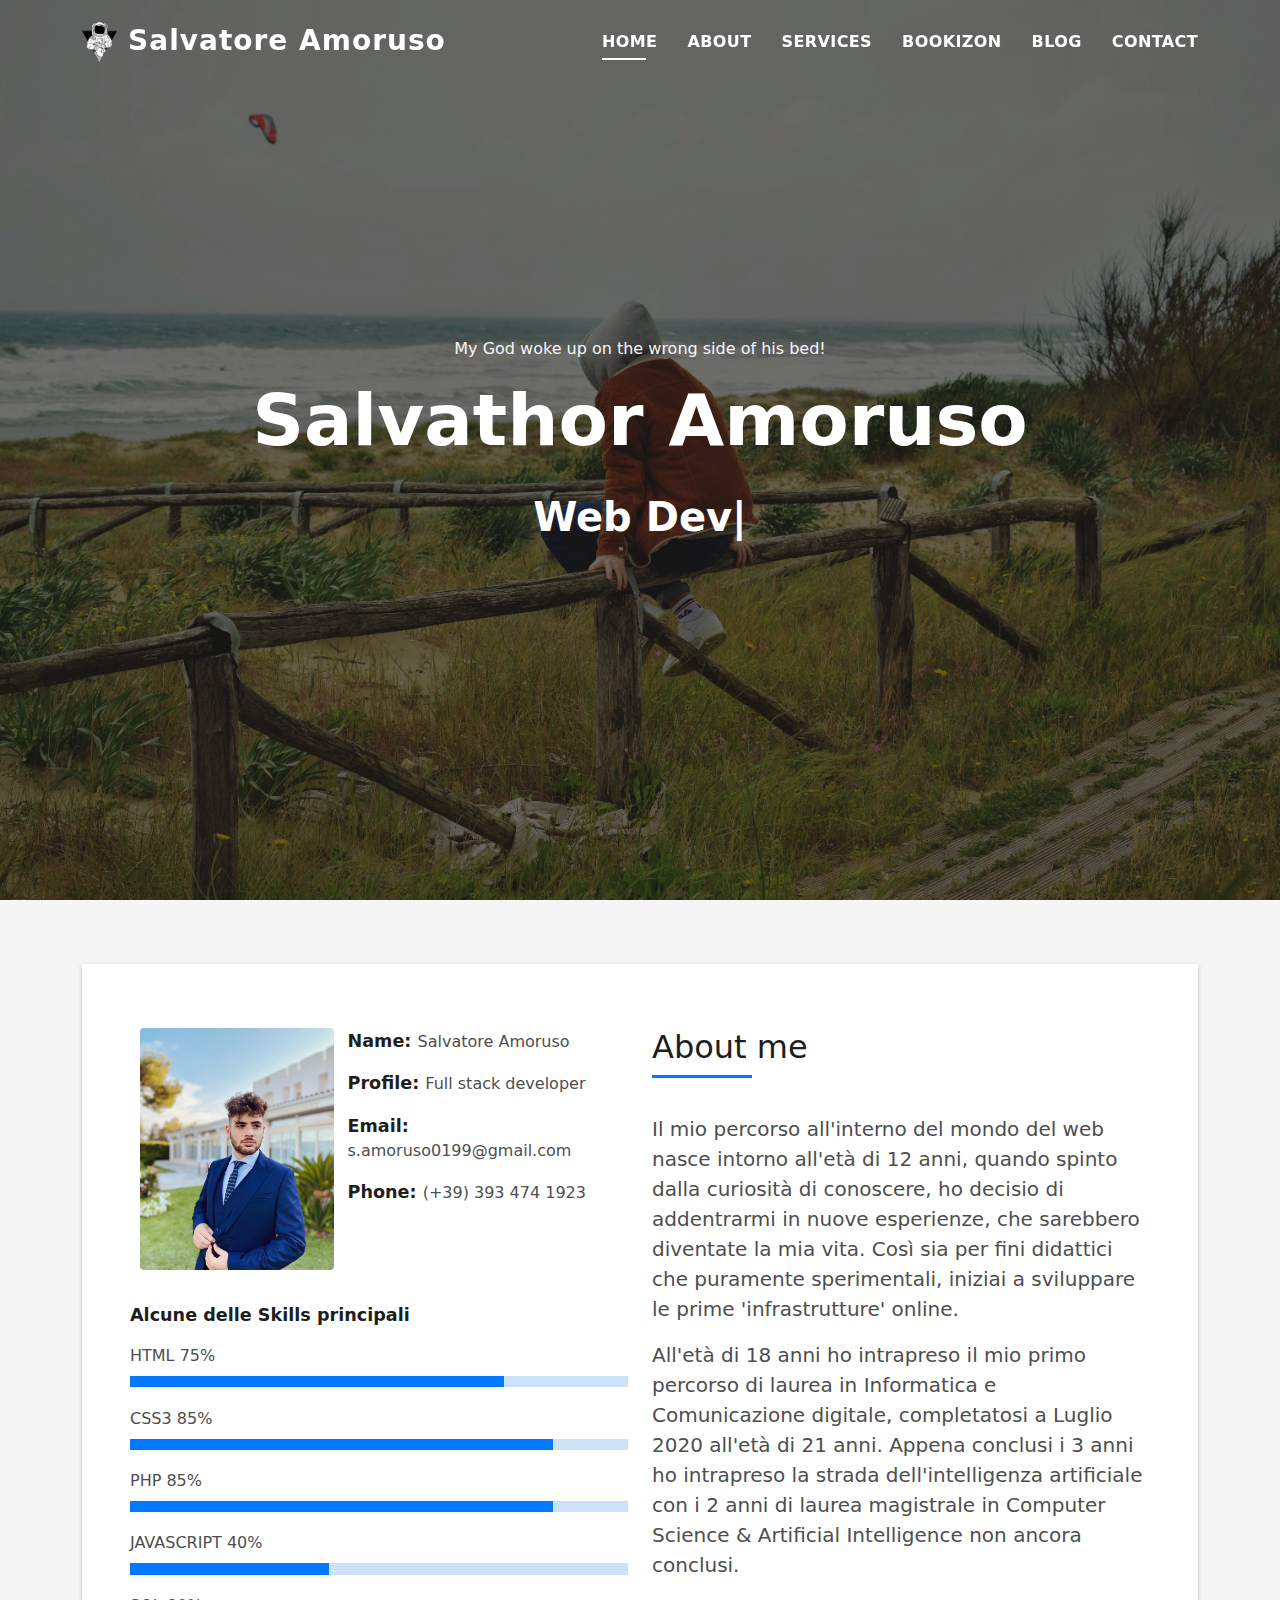
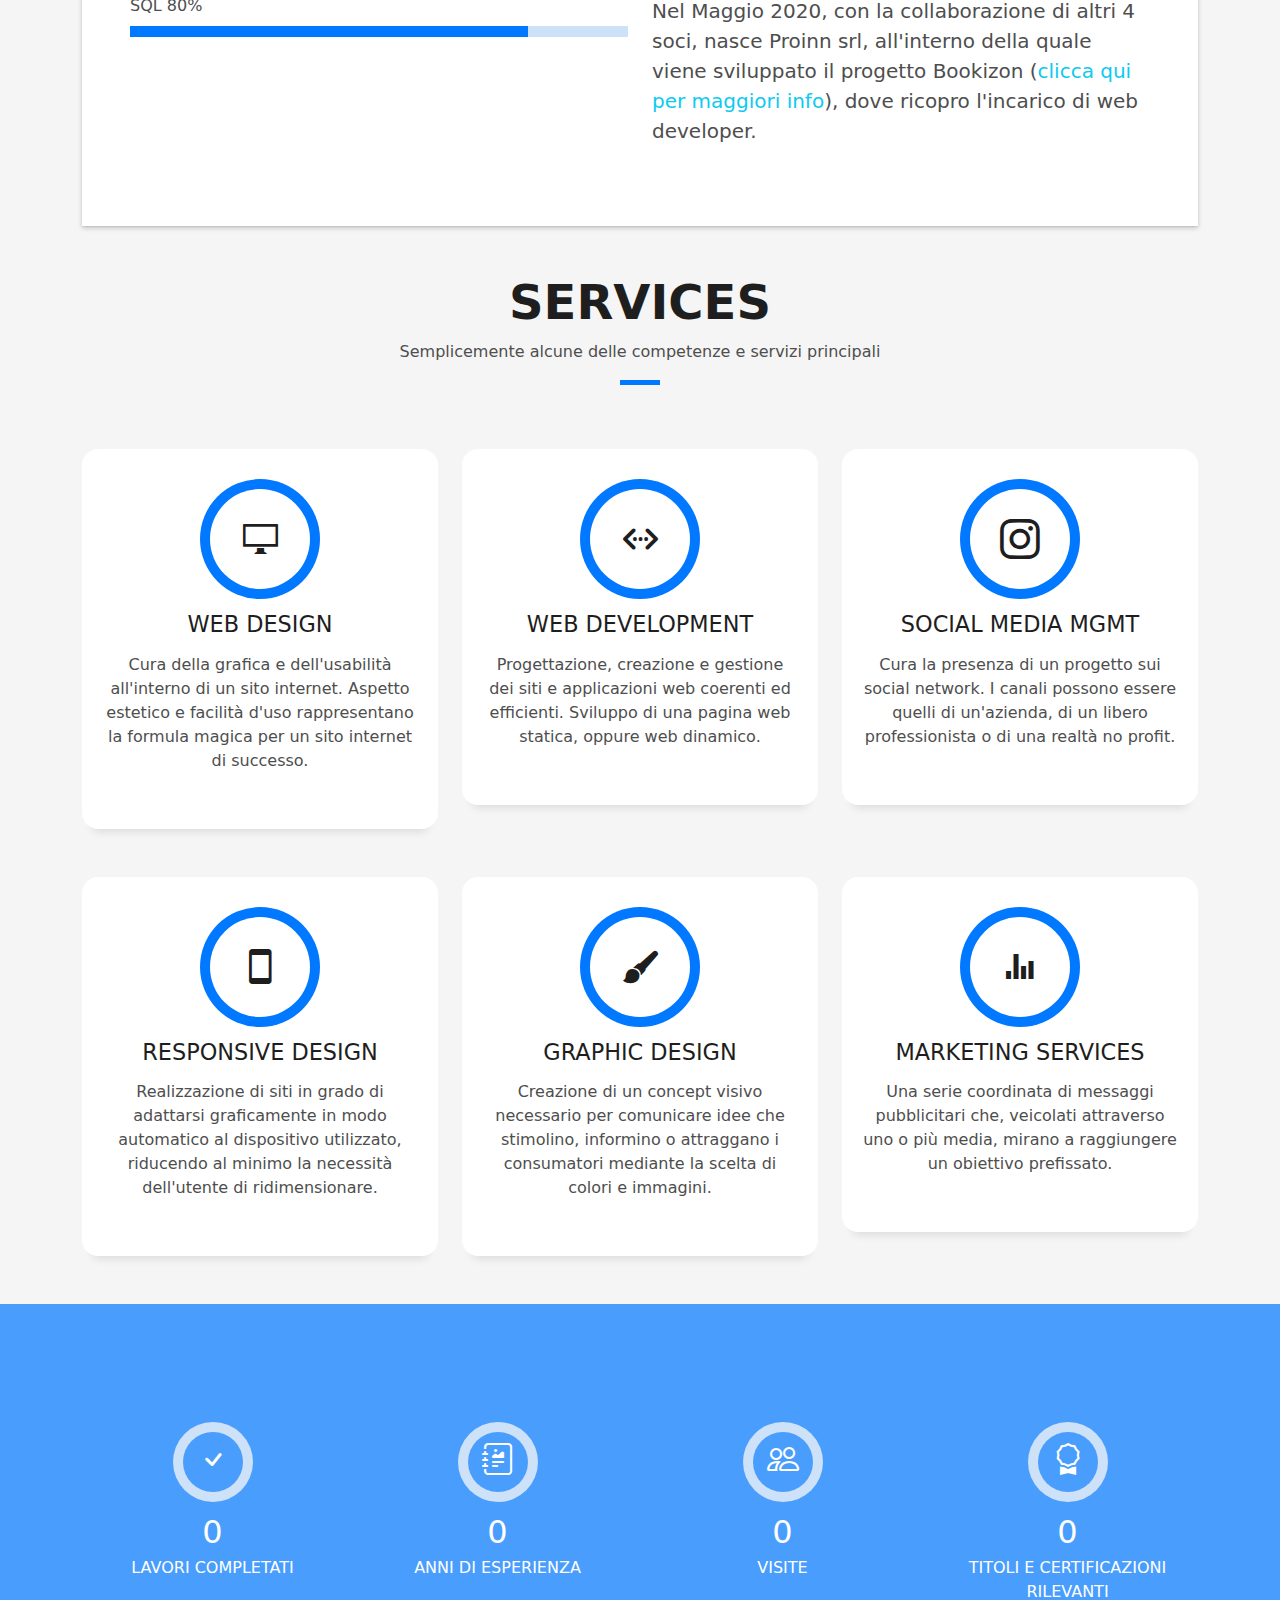
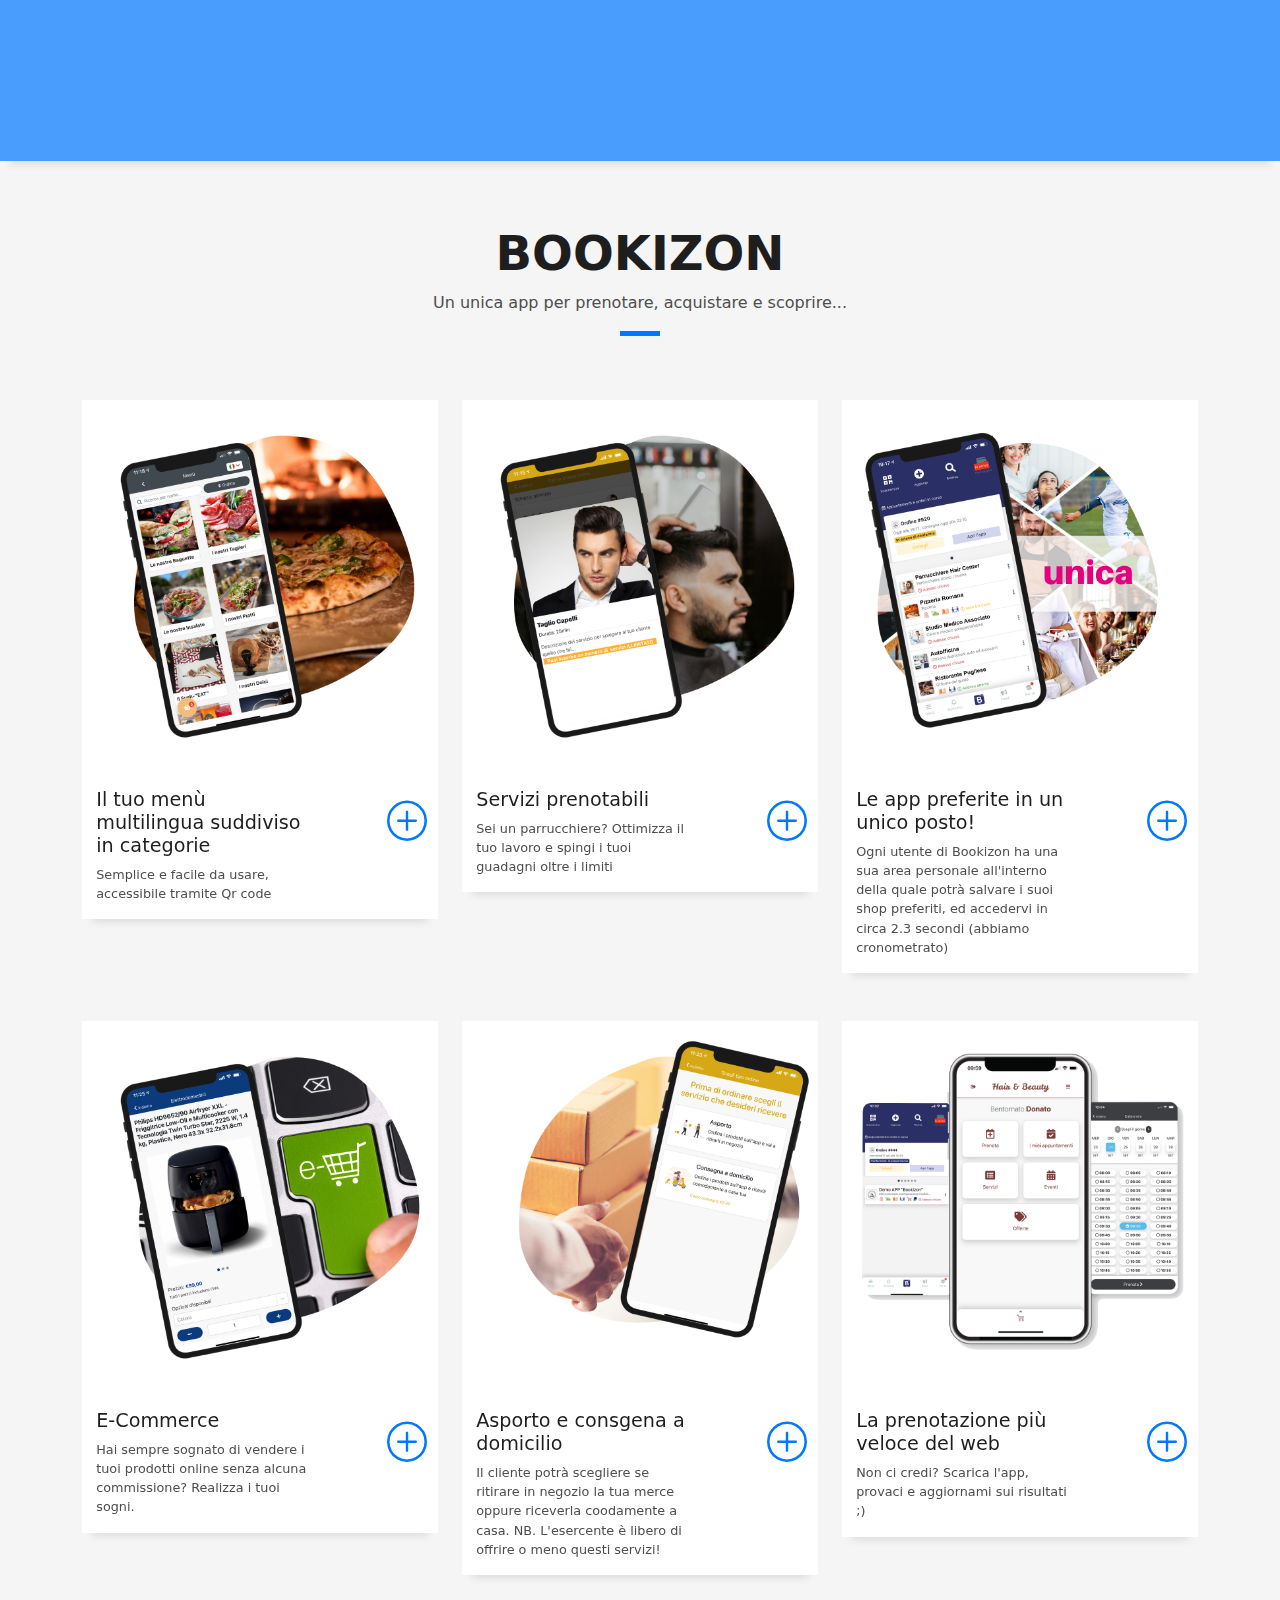
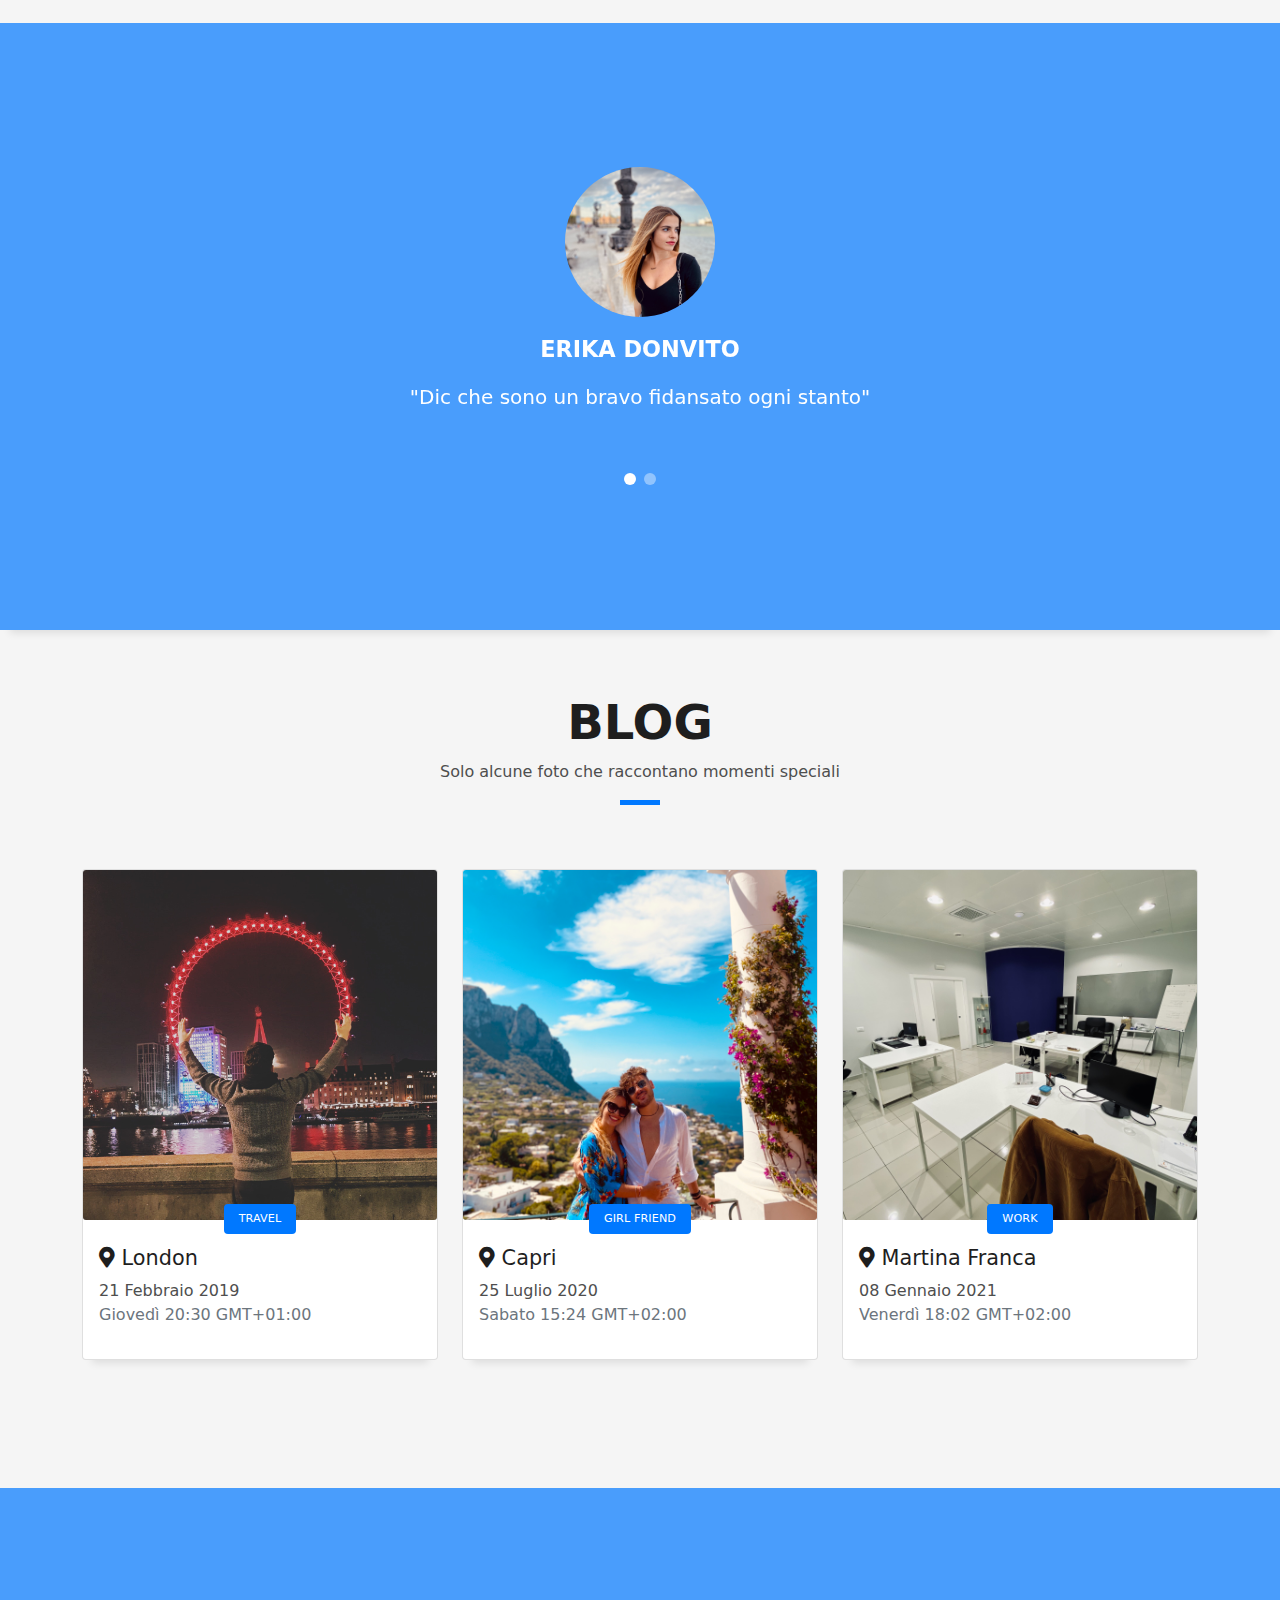
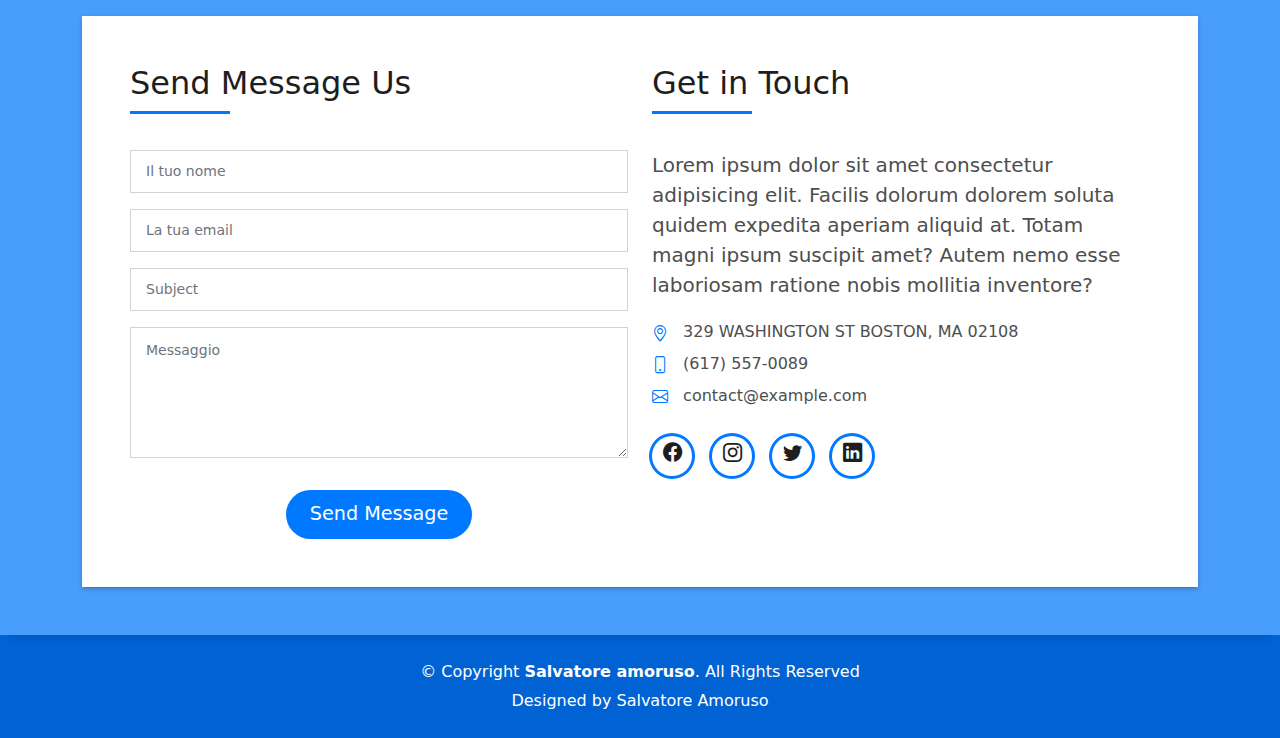
==== commit 0e56c61c: "- Modifiche" ====
--- a/index.html
+++ b/index.html
@@ -22,6 +22,8 @@
 
     <!-- Template Main CSS File -->
     <link href="assets/css/style.css" rel="stylesheet">
+
+    <link href="assets/vendor/fontawesome-free-5.15.3-web/css/all.css" rel="stylesheet"> <!--load all styles -->
 
     <!-- =======================================================
     * Template Name: DevFolio - v4.0.1
@@ -524,7 +526,8 @@
                             <div class="swiper-slide">
                                 <div class="testimonial-box">
                                     <div class="author-test">
-                                        <div class="author" style="margin: auto; background-image: url('assets/img/erikaDonvitoProfil.jpeg'); background-size: cover;  background-repeat: no-repeat; background-position:center; border-radius: 100%; height: 150px; width: 150px">
+                                        <div class="author circleFotoTestimonial"
+                                             style="margin: auto; background-image: url('assets/img/erikaDonvitoProfil.jpeg')">
 
                                         </div>
                                         <span class="author">Erika Donvito</span>
@@ -575,106 +578,62 @@
                             Blog
                         </h3>
                         <p class="subtitle-a">
-                            Lorem ipsum, dolor sit amet consectetur adipisicing elit.
+                            Solo alcune foto che raccontano momenti speciali
                         </p>
                         <div class="line-mf"></div>
                     </div>
                 </div>
             </div>
             <div class="row">
-                <div class="col-md-4">
+                <div class="col-md-4 mb-3">
                     <div class="card card-blog">
-                        <div class="card-img">
-                            <img src="assets/img/post-1.jpg" alt="" class="img-fluid">
-                        </div>
+                        <div class="card-img imgPost" style="background-image: url('assets/img/TravelFoto.jpeg'); background-position:top;"></div>
                         <div class="card-body">
                             <div class="card-category-box">
                                 <div class="card-category">
                                     <h6 class="category">Travel</h6>
                                 </div>
                             </div>
-                            <h3 class="card-title"><a href="blog-single.html">See more ideas about Travel</a></h3>
+                            <h3 class="card-title"><i class="fas fa-map-marker-alt"></i> London</h3>
                             <p class="card-description">
-                                Proin eget tortor risus. Pellentesque in ipsum id orci porta dapibus. Praesent sapien
-                                massa, convallis
-                                a pellentesque nec,
-                                egestas non nisi.
+                                21 Febbraio 2019 <br>
+                                <span class="text-muted">Giovedì 20:30 GMT+01:00</span>
                             </p>
                         </div>
-                        <div class="card-footer">
-                            <div class="post-author">
-                                <a href="#">
-                                    <img src="assets/img/testimonial-2.jpg" alt="" class="avatar rounded-circle">
-                                    <span class="author">Morgan Freeman</span>
-                                </a>
-                            </div>
-                            <div class="post-date">
-                                <span class="bi bi-clock"></span> 10 min
-                            </div>
-                        </div>
-                    </div>
-                </div>
-                <div class="col-md-4">
+
+                    </div>
+                </div>
+                <div class="col-md-4 mb-3">
                     <div class="card card-blog">
-                        <div class="card-img">
-                            <img src="assets/img/post-2.jpg" alt="" class="img-fluid">
-                        </div>
+                        <div class="card-img imgPost" style="background-image: url('assets/img/GirlFriendFoto.jpeg'); background-position:bottom;"></div>
                         <div class="card-body">
                             <div class="card-category-box">
                                 <div class="card-category">
-                                    <h6 class="category">Web Design</h6>
-                                </div>
-                            </div>
-                            <h3 class="card-title"><a href="blog-single.html">See more ideas about Travel</a></h3>
+                                    <h6 class="category">Girl Friend</h6>
+                                </div>
+                            </div>
+                            <h3 class="card-title"><i class="fas fa-map-marker-alt"></i> Capri</h3>
                             <p class="card-description">
-                                Proin eget tortor risus. Pellentesque in ipsum id orci porta dapibus. Praesent sapien
-                                massa, convallis
-                                a pellentesque nec,
-                                egestas non nisi.
+                                25 Luglio 2020 <br>
+                                <span class="text-muted">Sabato 15:24 GMT+02:00</span>
                             </p>
                         </div>
-                        <div class="card-footer">
-                            <div class="post-author">
-                                <a href="#">
-                                    <img src="assets/img/testimonial-2.jpg" alt="" class="avatar rounded-circle">
-                                    <span class="author">Morgan Freeman</span>
-                                </a>
-                            </div>
-                            <div class="post-date">
-                                <span class="bi bi-clock"></span> 10 min
-                            </div>
-                        </div>
-                    </div>
-                </div>
-                <div class="col-md-4">
+                    </div>
+                </div>
+                <div class="col-md-4 mb-3">
                     <div class="card card-blog">
-                        <div class="card-img">
-                            <img src="assets/img/post-3.jpg" alt="" class="img-fluid">
-                        </div>
+                        <div class="card-img imgPost" style="background-image: url('assets/img/WorkFoto.jpg'); background-position:center;"></div>
                         <div class="card-body">
                             <div class="card-category-box">
                                 <div class="card-category">
-                                    <h6 class="category">Web Design</h6>
-                                </div>
-                            </div>
-                            <h3 class="card-title"><a href="blog-single.html">See more ideas about Travel</a></h3>
+                                    <h6 class="category">Work</h6>
+                                </div>
+                            </div>
+                            <h3 class="card-title"><i class="fas fa-map-marker-alt"></i> Martina Franca</a></h3>
                             <p class="card-description">
-                                Proin eget tortor risus. Pellentesque in ipsum id orci porta dapibus. Praesent sapien
-                                massa, convallis
-                                a pellentesque nec,
-                                egestas non nisi.
+                                08 Gennaio 2021 <br>
+                                <span class="text-muted">Venerdì 18:02 GMT+02:00</span>
                             </p>
-                        </div>
-                        <div class="card-footer">
-                            <div class="post-author">
-                                <a href="#">
-                                    <img src="assets/img/testimonial-2.jpg" alt="" class="avatar rounded-circle">
-                                    <span class="author">Morgan Freeman</span>
-                                </a>
-                            </div>
-                            <div class="post-date">
-                                <span class="bi bi-clock"></span> 10 min
-                            </div>
                         </div>
                     </div>
                 </div>
@@ -705,13 +664,13 @@
                                                 <div class="col-md-12 mb-3">
                                                     <div class="form-group">
                                                         <input type="text" name="name" class="form-control" id="name"
-                                                               placeholder="Your Name" required>
+                                                               placeholder="Il tuo nome" required>
                                                     </div>
                                                 </div>
                                                 <div class="col-md-12 mb-3">
                                                     <div class="form-group">
                                                         <input type="email" class="form-control" name="email" id="email"
-                                                               placeholder="Your Email" required>
+                                                               placeholder="La tua email" required>
                                                     </div>
                                                 </div>
                                                 <div class="col-md-12 mb-3">
@@ -723,7 +682,7 @@
                                                 <div class="col-md-12">
                                                     <div class="form-group">
                                                         <textarea class="form-control" name="message" rows="5"
-                                                                  placeholder="Message" required></textarea>
+                                                                  placeholder="Messaggio" required></textarea>
                                                     </div>
                                                 </div>
                                                 <div class="col-md-12 text-center my-3">
@@ -792,7 +751,7 @@
         <div class="row">
             <div class="col-sm-12">
                 <div class="copyright-box">
-                    <p class="copyright">&copy; Copyright <strong>DevFolio</strong>. All Rights Reserved</p>
+                    <p class="copyright">&copy; Copyright <strong>Salvatore amoruso</strong>. All Rights Reserved</p>
                     <div class="credits">
                         <!--
                         All the links in the footer should remain intact.
@@ -800,7 +759,7 @@
                         Licensing information: https://bootstrapmade.com/license/
                         Purchase the pro version with working PHP/AJAX contact form: https://bootstrapmade.com/buy/?theme=DevFolio
                       -->
-                        Designed by <a href="https://bootstrapmade.com/">BootstrapMade</a>
+                        Designed by <a href="https://bootstrapmade.com/">Salvatore Amoruso</a>
                     </div>
                 </div>
             </div>
--- a/assets/css/style.css
+++ b/assets/css/style.css
@@ -1444,3 +1444,34 @@
 footer .credits a {
   color: #fff;
 }
+
+
+/*--------------------------------------------------------------
+# My Css
+--------------------------------------------------------------*/
+
+.circleFotoTestimonial {
+  background-size: cover;
+  background-repeat: no-repeat;
+  background-position:center;
+  border-radius: 100%;
+  height: 150px;
+  width: 150px;
+}
+
+.circleFotoProfil {
+  margin: 10px;
+  background-size: cover;
+  background-repeat: no-repeat;
+  background-position:center;
+  border-radius: 100%;
+  height: 40px;
+  width: 40px;
+}
+
+.imgPost {
+  background-size: cover;
+  background-repeat: no-repeat;
+  height: 350px;
+  width: 100%;
+}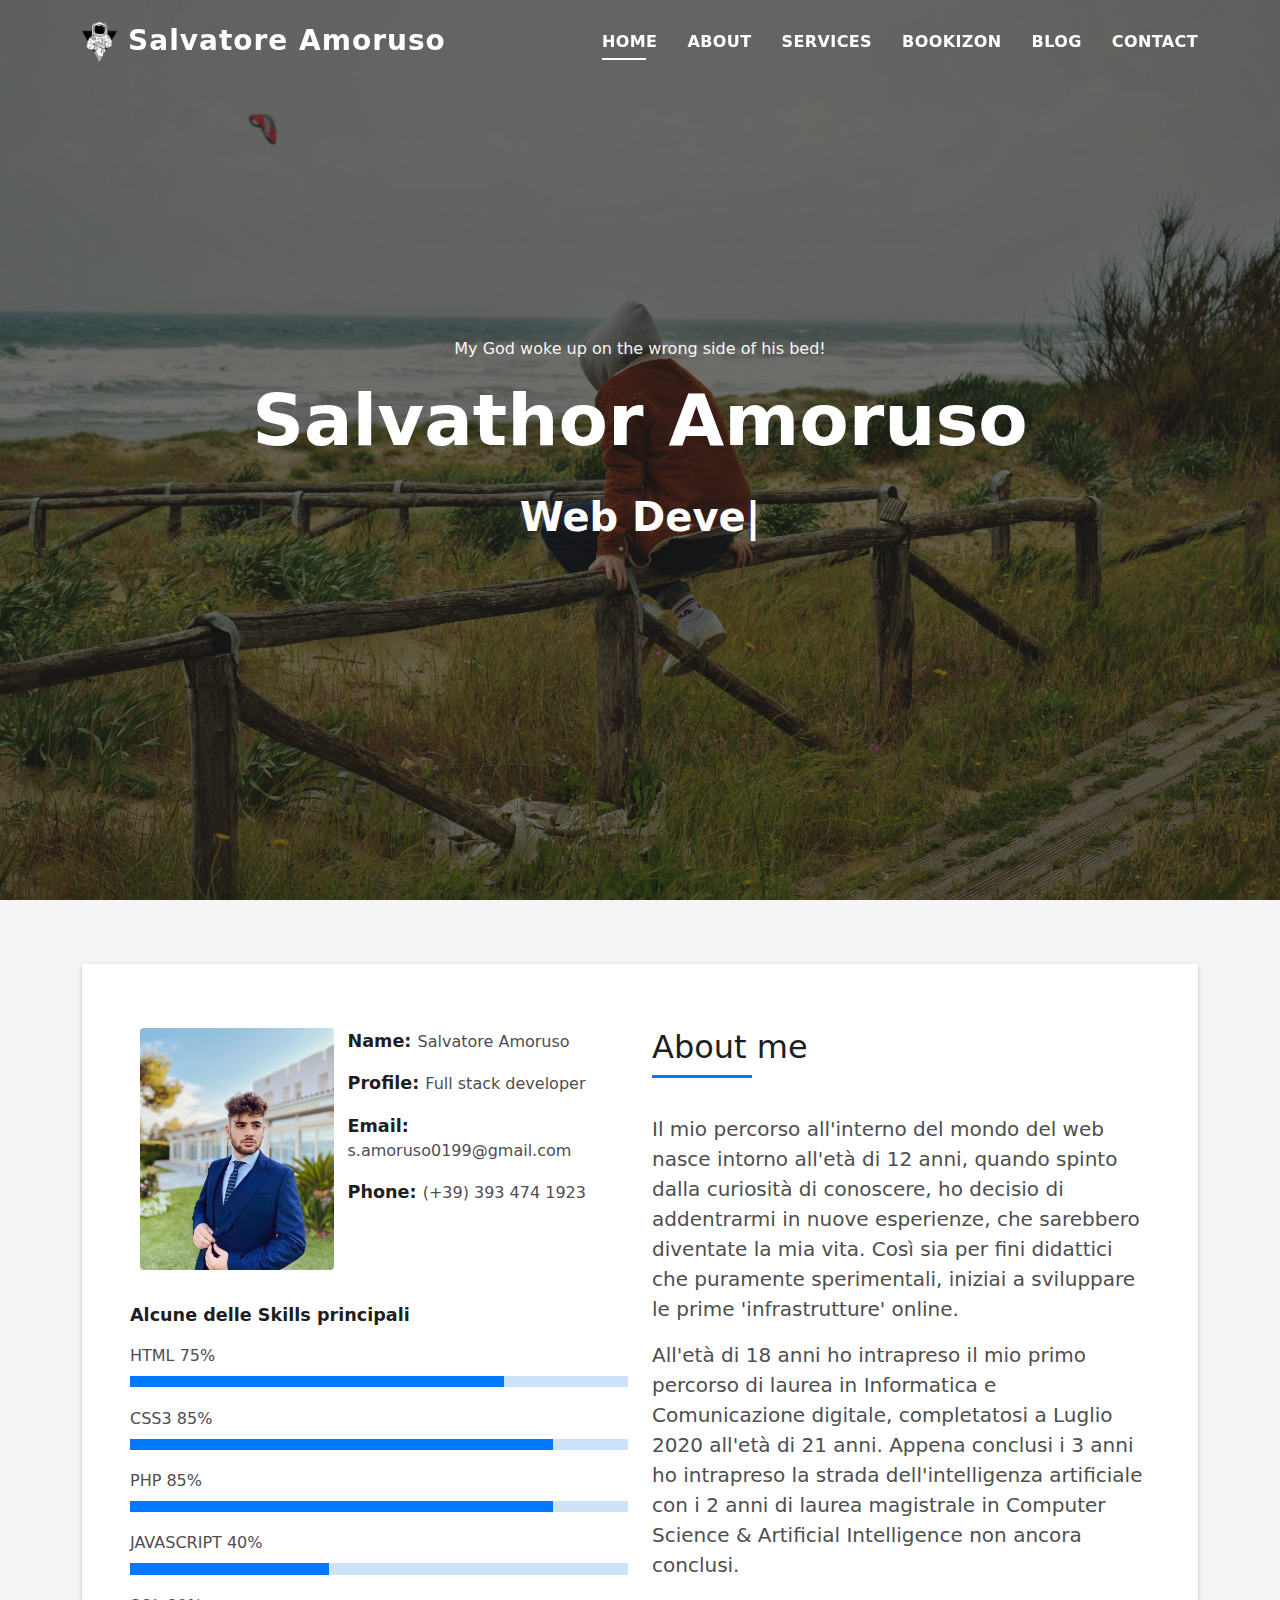
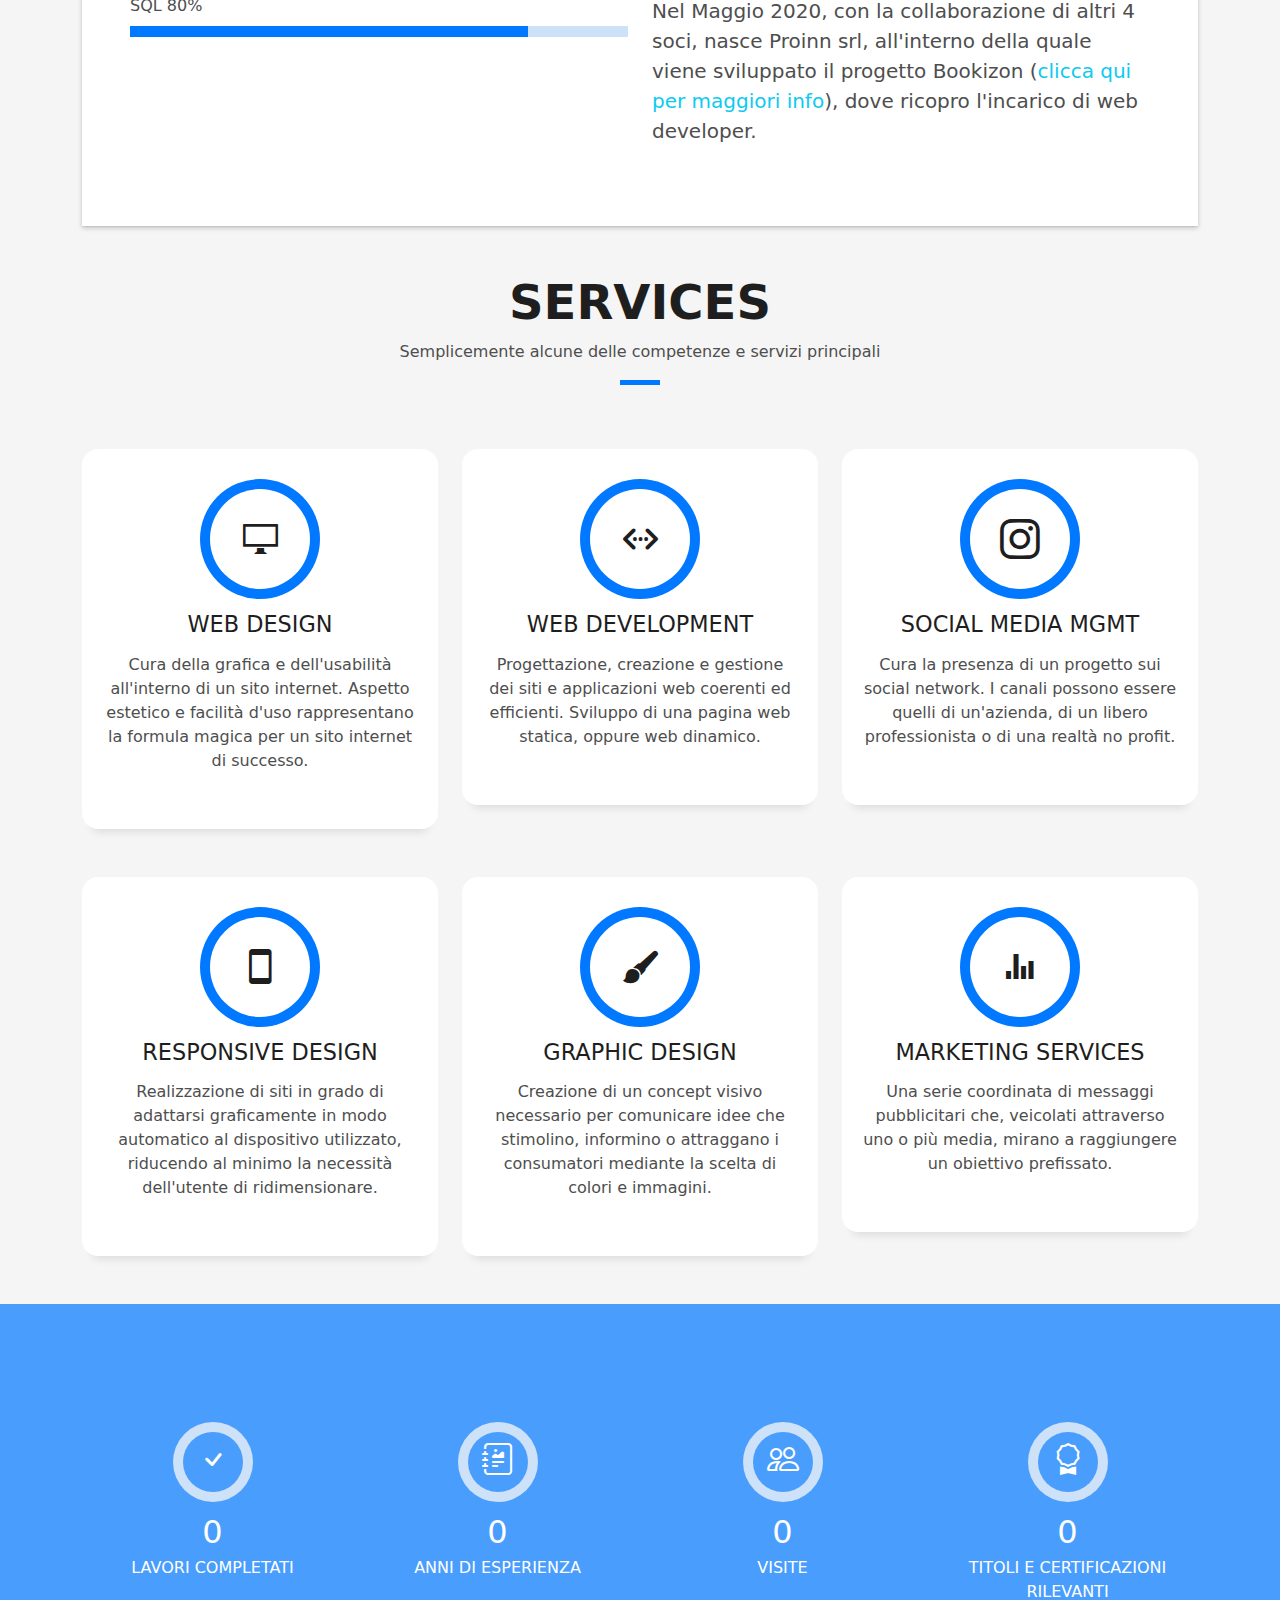
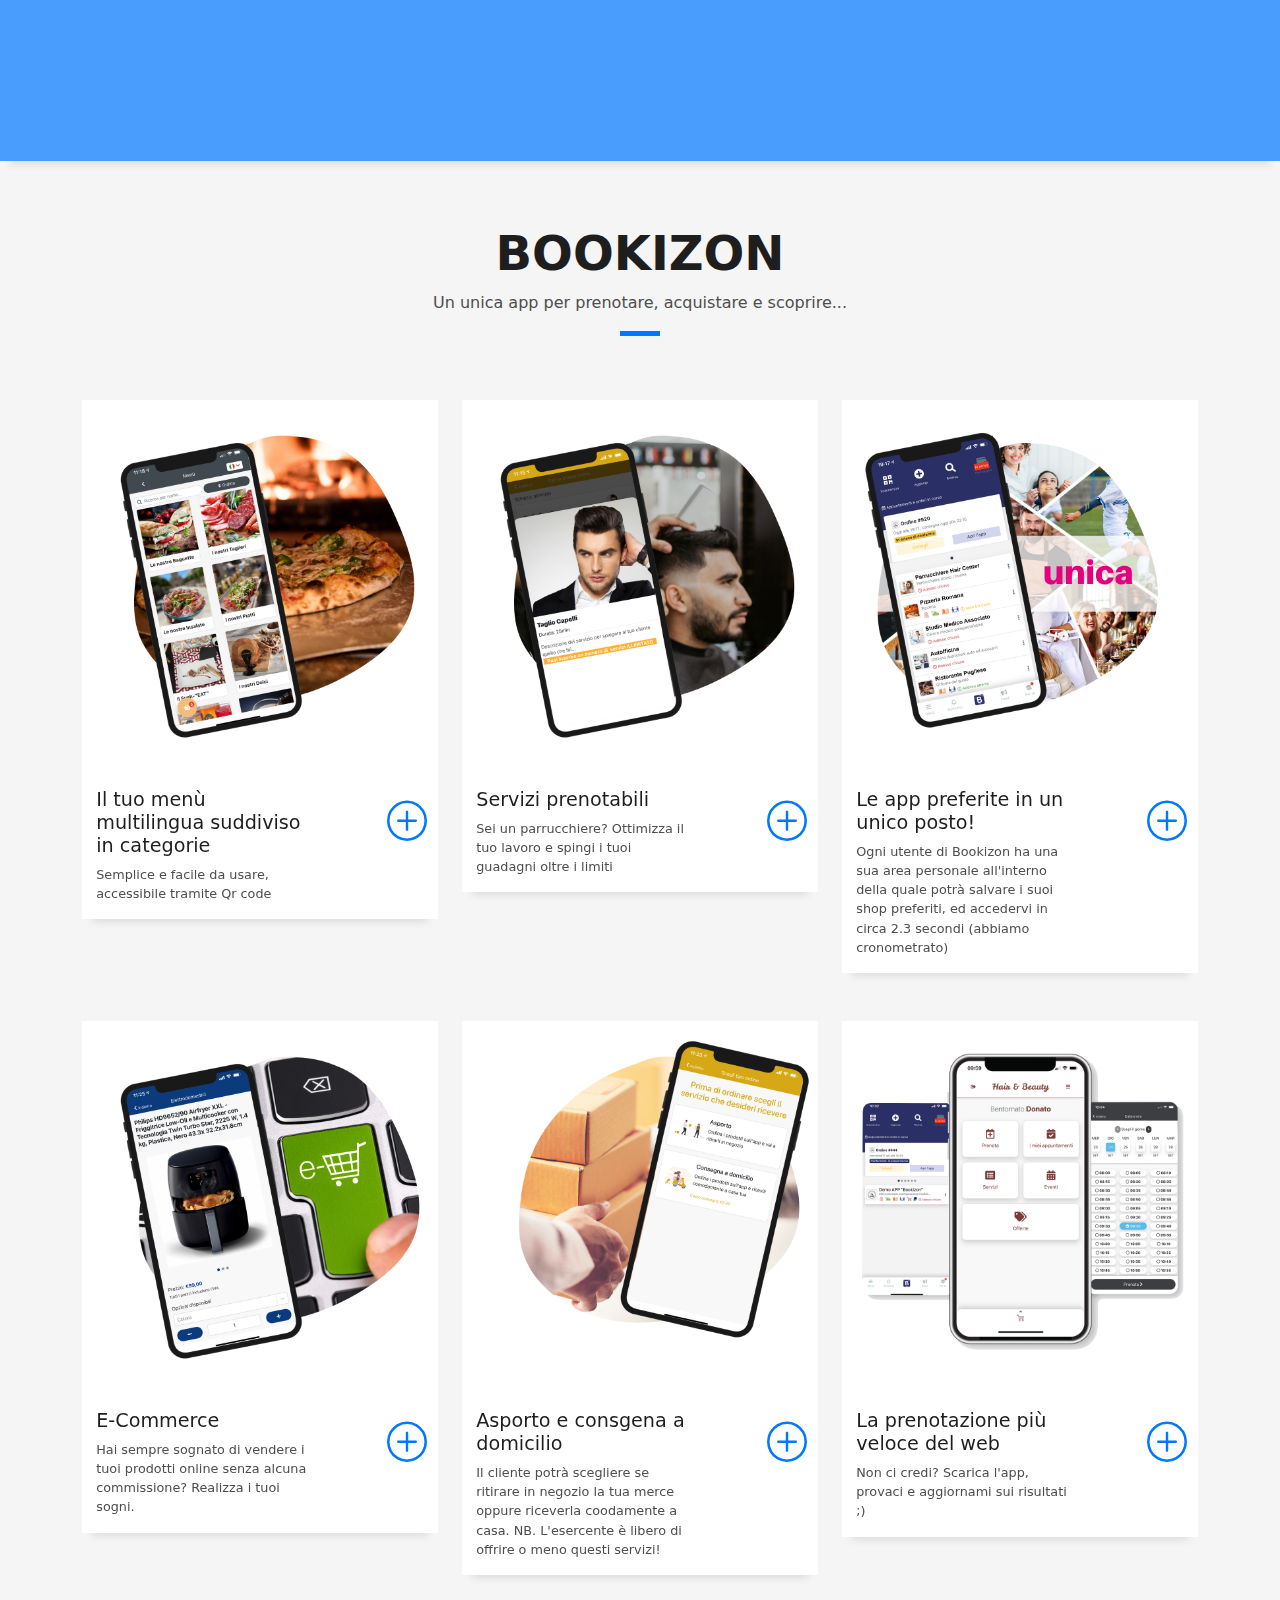
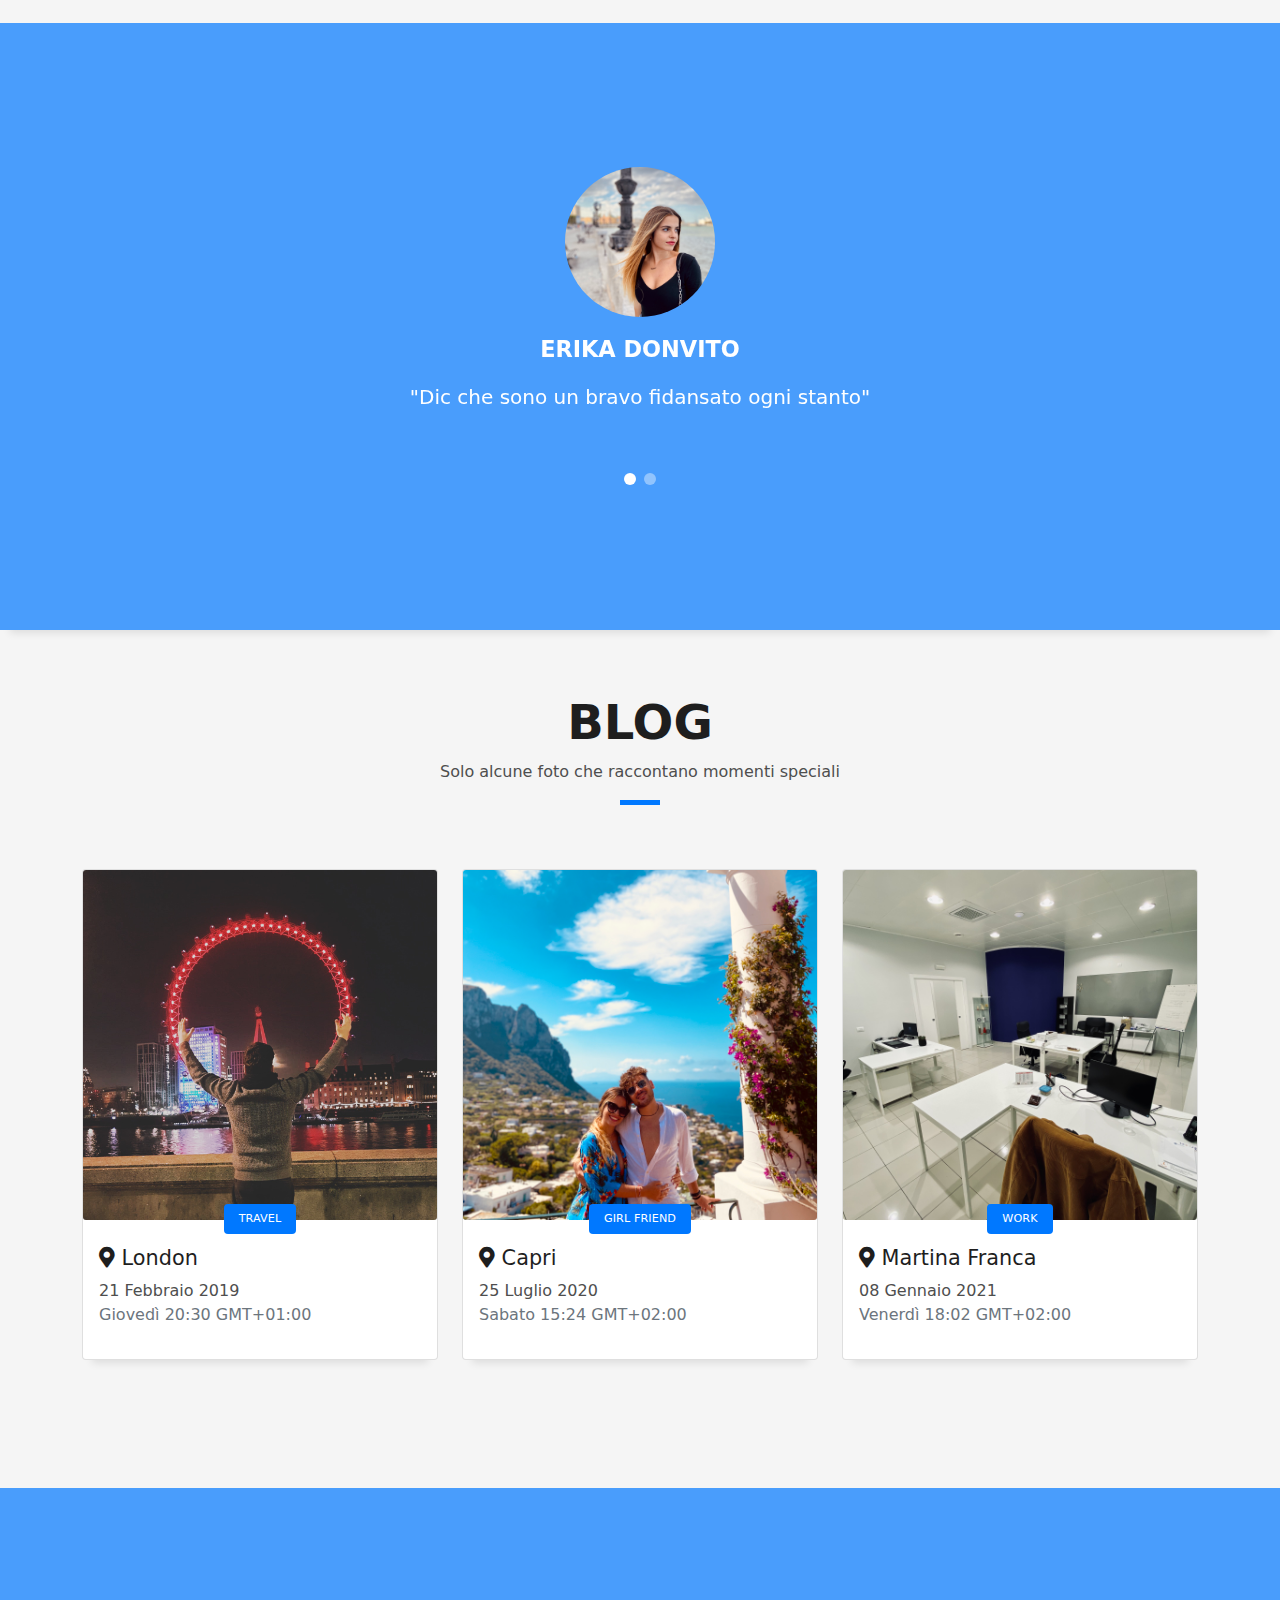
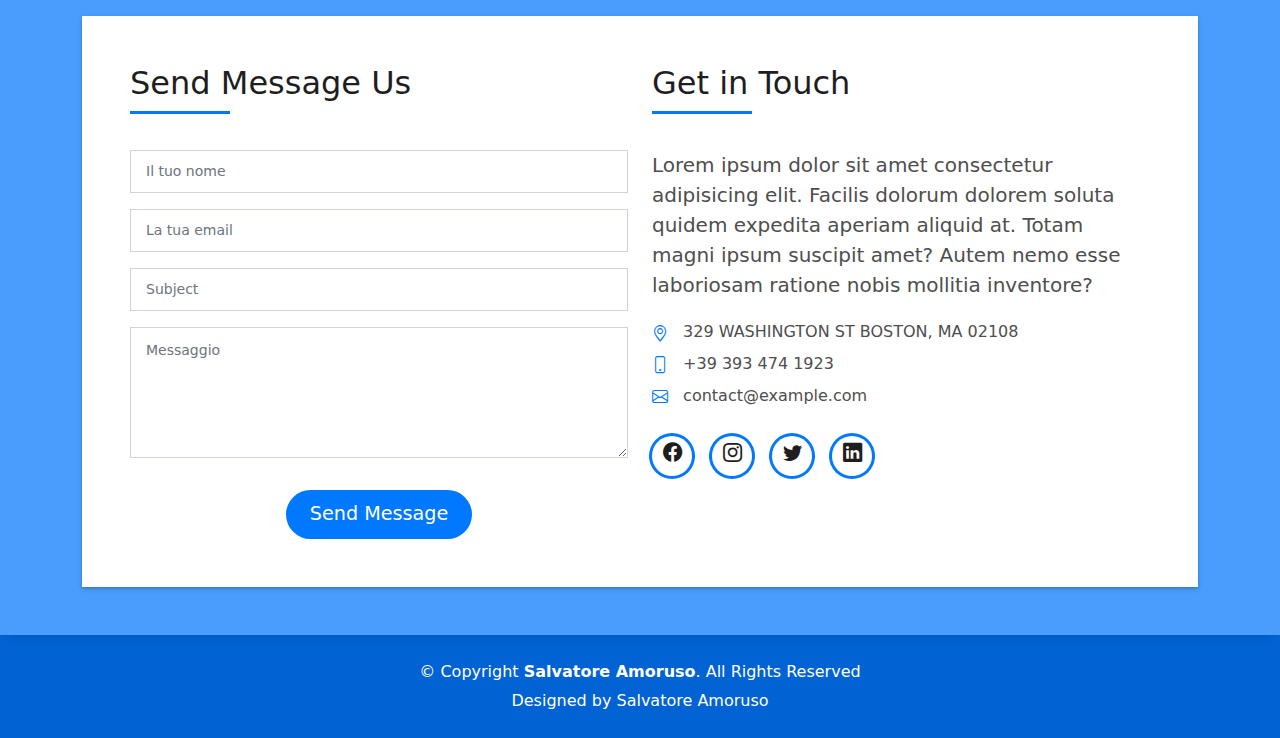
==== commit 2067f403: "- Modifiche" ====
--- a/index.html
+++ b/index.html
@@ -718,19 +718,19 @@
                                         <ul class="list-ico">
                                             <li><span class="bi bi-geo-alt"></span> 329 WASHINGTON ST BOSTON, MA 02108
                                             </li>
-                                            <li><span class="bi bi-phone"></span> (617) 557-0089</li>
+                                            <li><span class="bi bi-phone"></span> +39 393 474 1923</li>
                                             <li><span class="bi bi-envelope"></span> contact@example.com</li>
                                         </ul>
                                     </div>
                                     <div class="socials">
                                         <ul>
-                                            <li><a href=""><span class="ico-circle"><i
+                                            <li><a href="https://www.instagram.com/salvathor_amoruso/"><span class="ico-circle"><i
                                                     class="bi bi-facebook"></i></span></a></li>
-                                            <li><a href=""><span class="ico-circle"><i
+                                            <li><a href="https://www.facebook.com/salvatore.amoruso.33"><span class="ico-circle"><i
                                                     class="bi bi-instagram"></i></span></a></li>
-                                            <li><a href=""><span class="ico-circle"><i class="bi bi-twitter"></i></span></a>
+                                            <li><a href="https://twitter.com/ToThor99"><span class="ico-circle"><i class="bi bi-twitter"></i></span></a>
                                             </li>
-                                            <li><a href=""><span class="ico-circle"><i
+                                            <li><a href="https://www.linkedin.com/in/salvatore-amoruso-b3124214b/"><span class="ico-circle"><i
                                                     class="bi bi-linkedin"></i></span></a></li>
                                         </ul>
                                     </div>
@@ -751,15 +751,9 @@
         <div class="row">
             <div class="col-sm-12">
                 <div class="copyright-box">
-                    <p class="copyright">&copy; Copyright <strong>Salvatore amoruso</strong>. All Rights Reserved</p>
+                    <p class="copyright">&copy; Copyright <strong>Salvatore Amoruso</strong>. All Rights Reserved</p>
                     <div class="credits">
-                        <!--
-                        All the links in the footer should remain intact.
-                        You can delete the links only if you purchased the pro version.
-                        Licensing information: https://bootstrapmade.com/license/
-                        Purchase the pro version with working PHP/AJAX contact form: https://bootstrapmade.com/buy/?theme=DevFolio
-                      -->
-                        Designed by <a href="https://bootstrapmade.com/">Salvatore Amoruso</a>
+                        Designed by <a href="#">Salvatore Amoruso</a>
                     </div>
                 </div>
             </div>
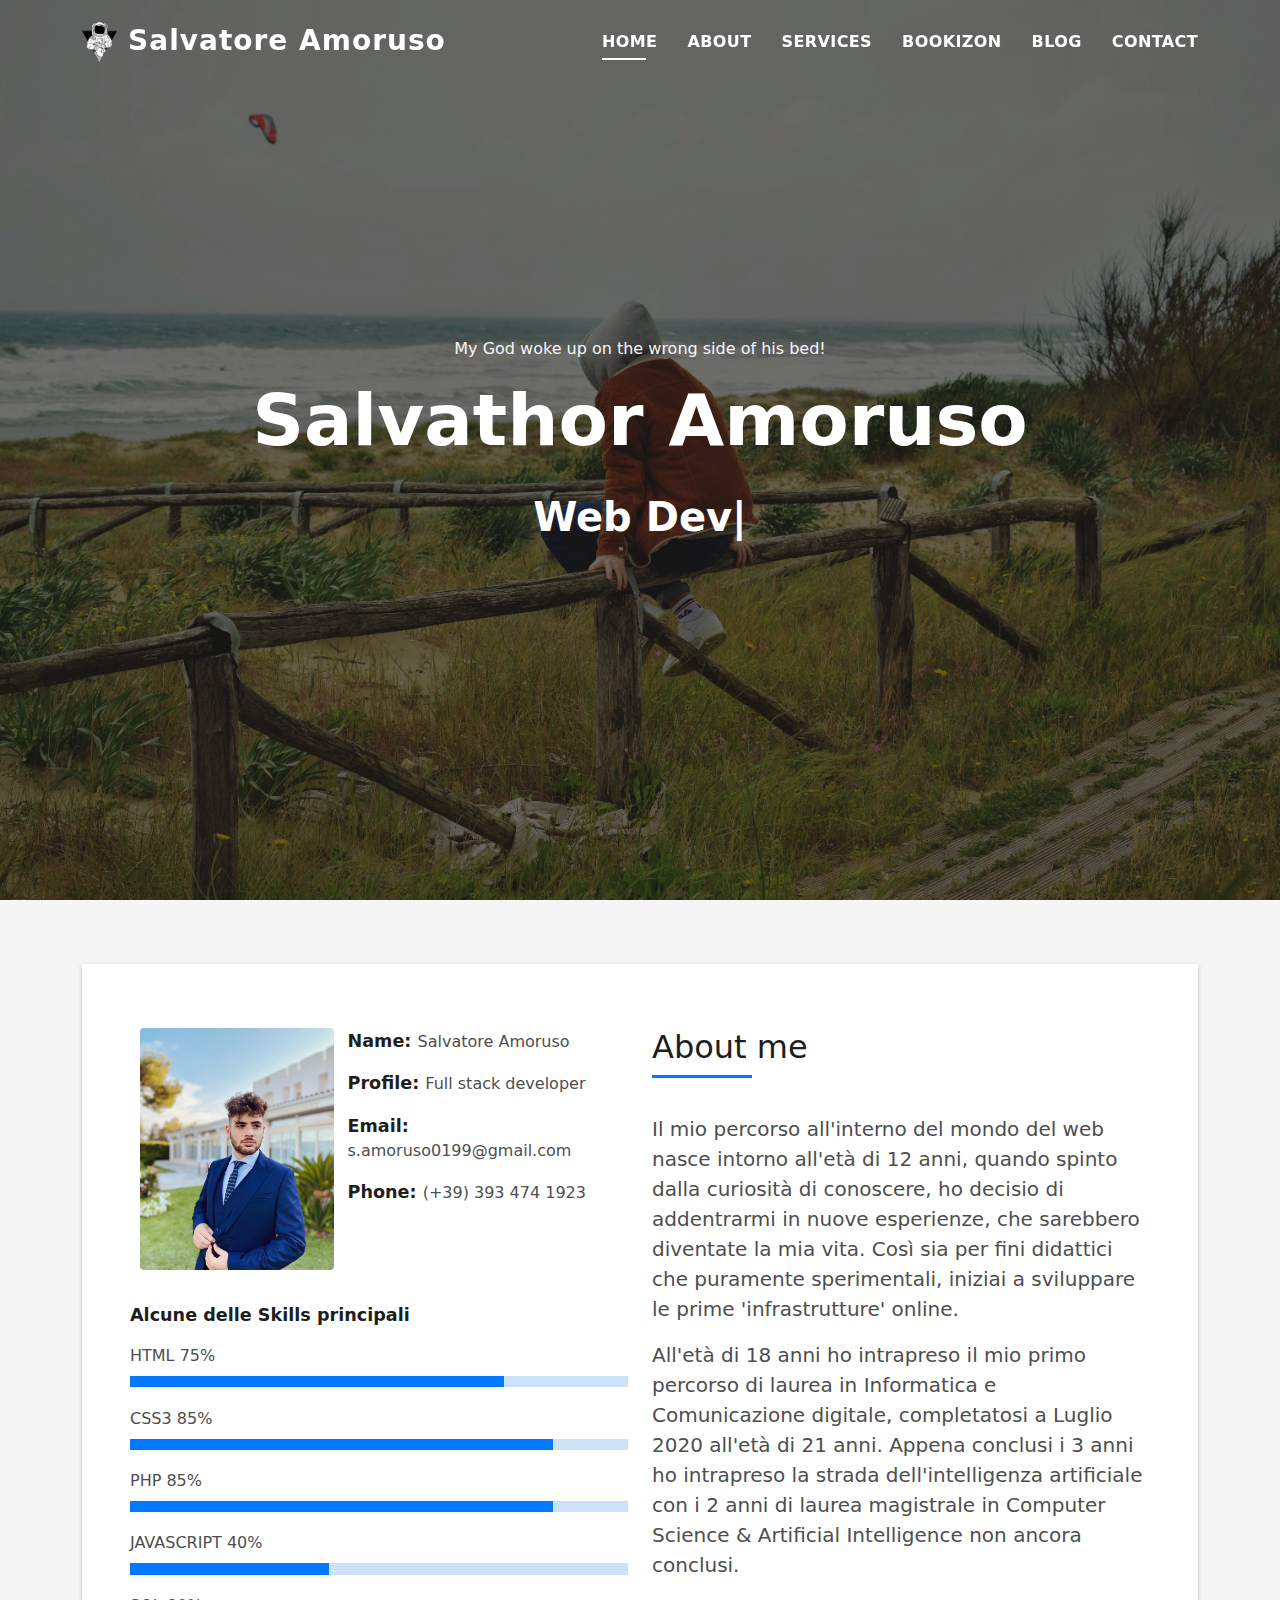
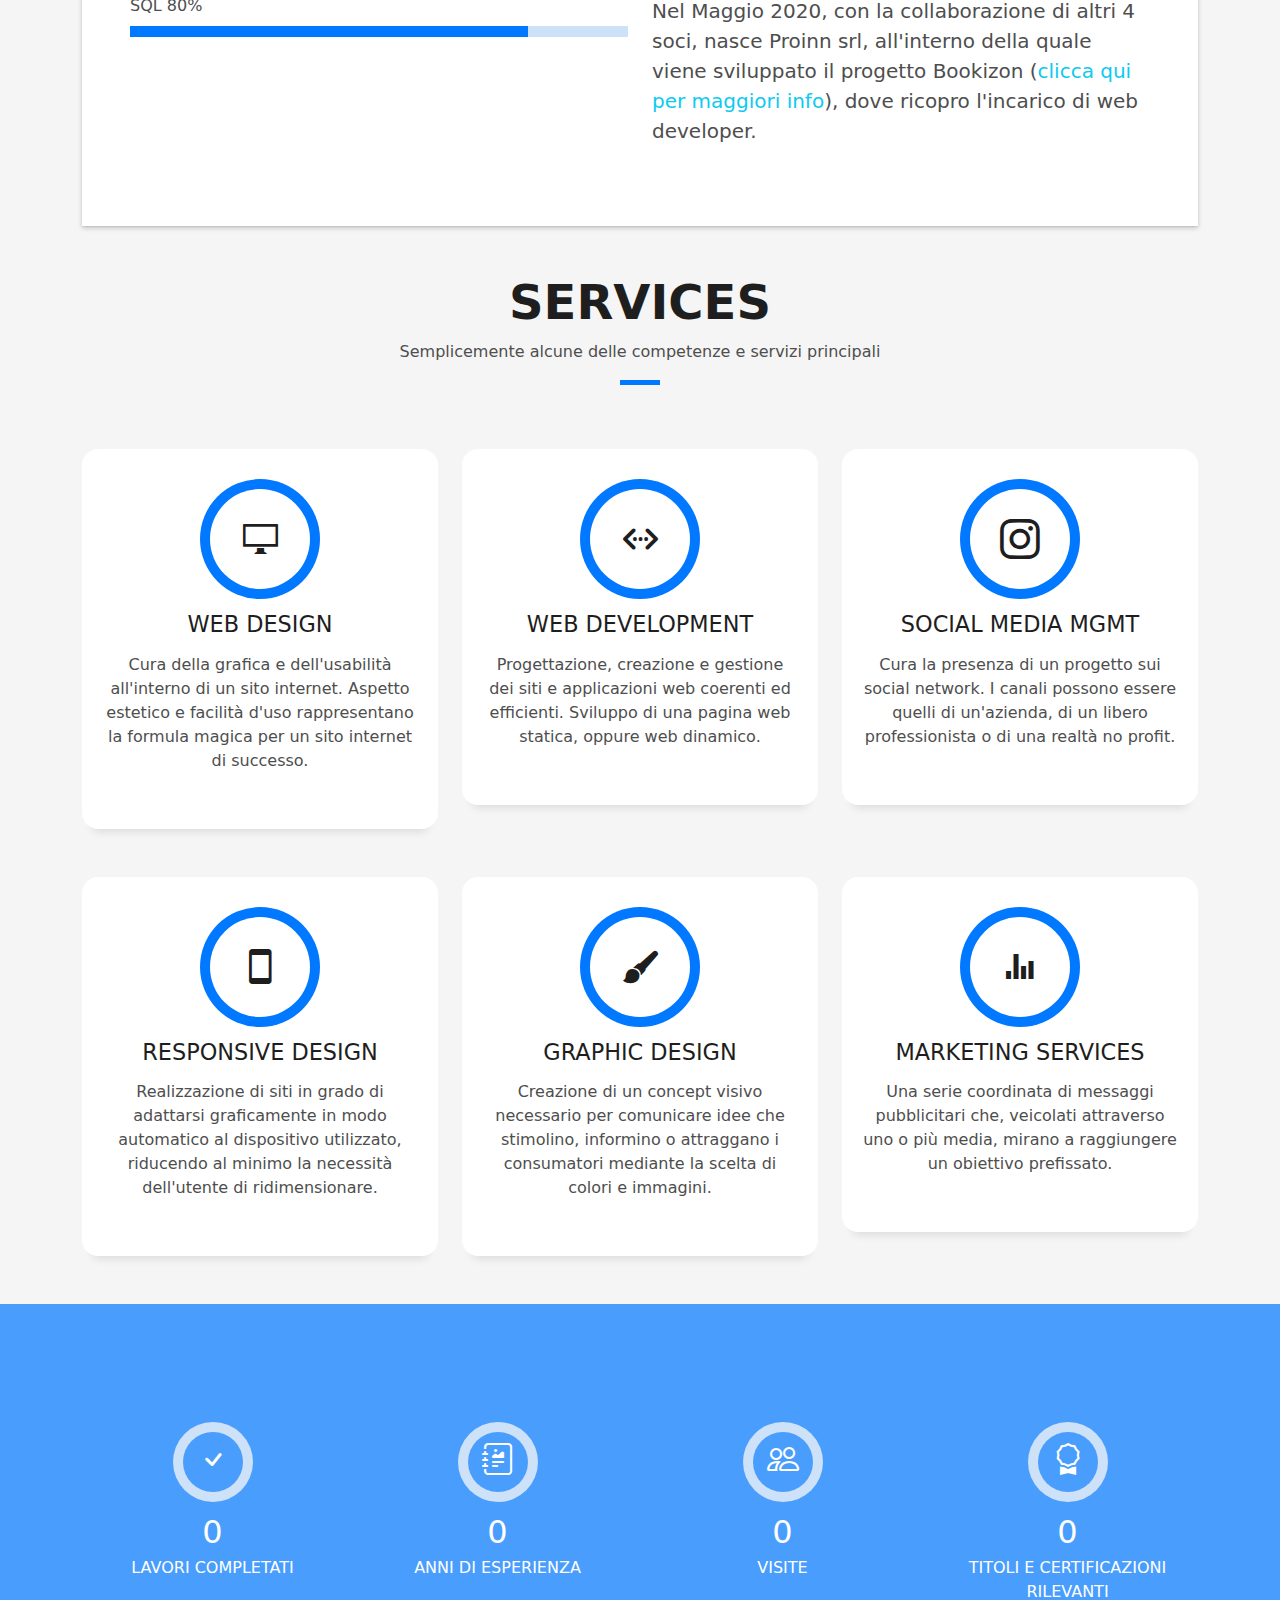
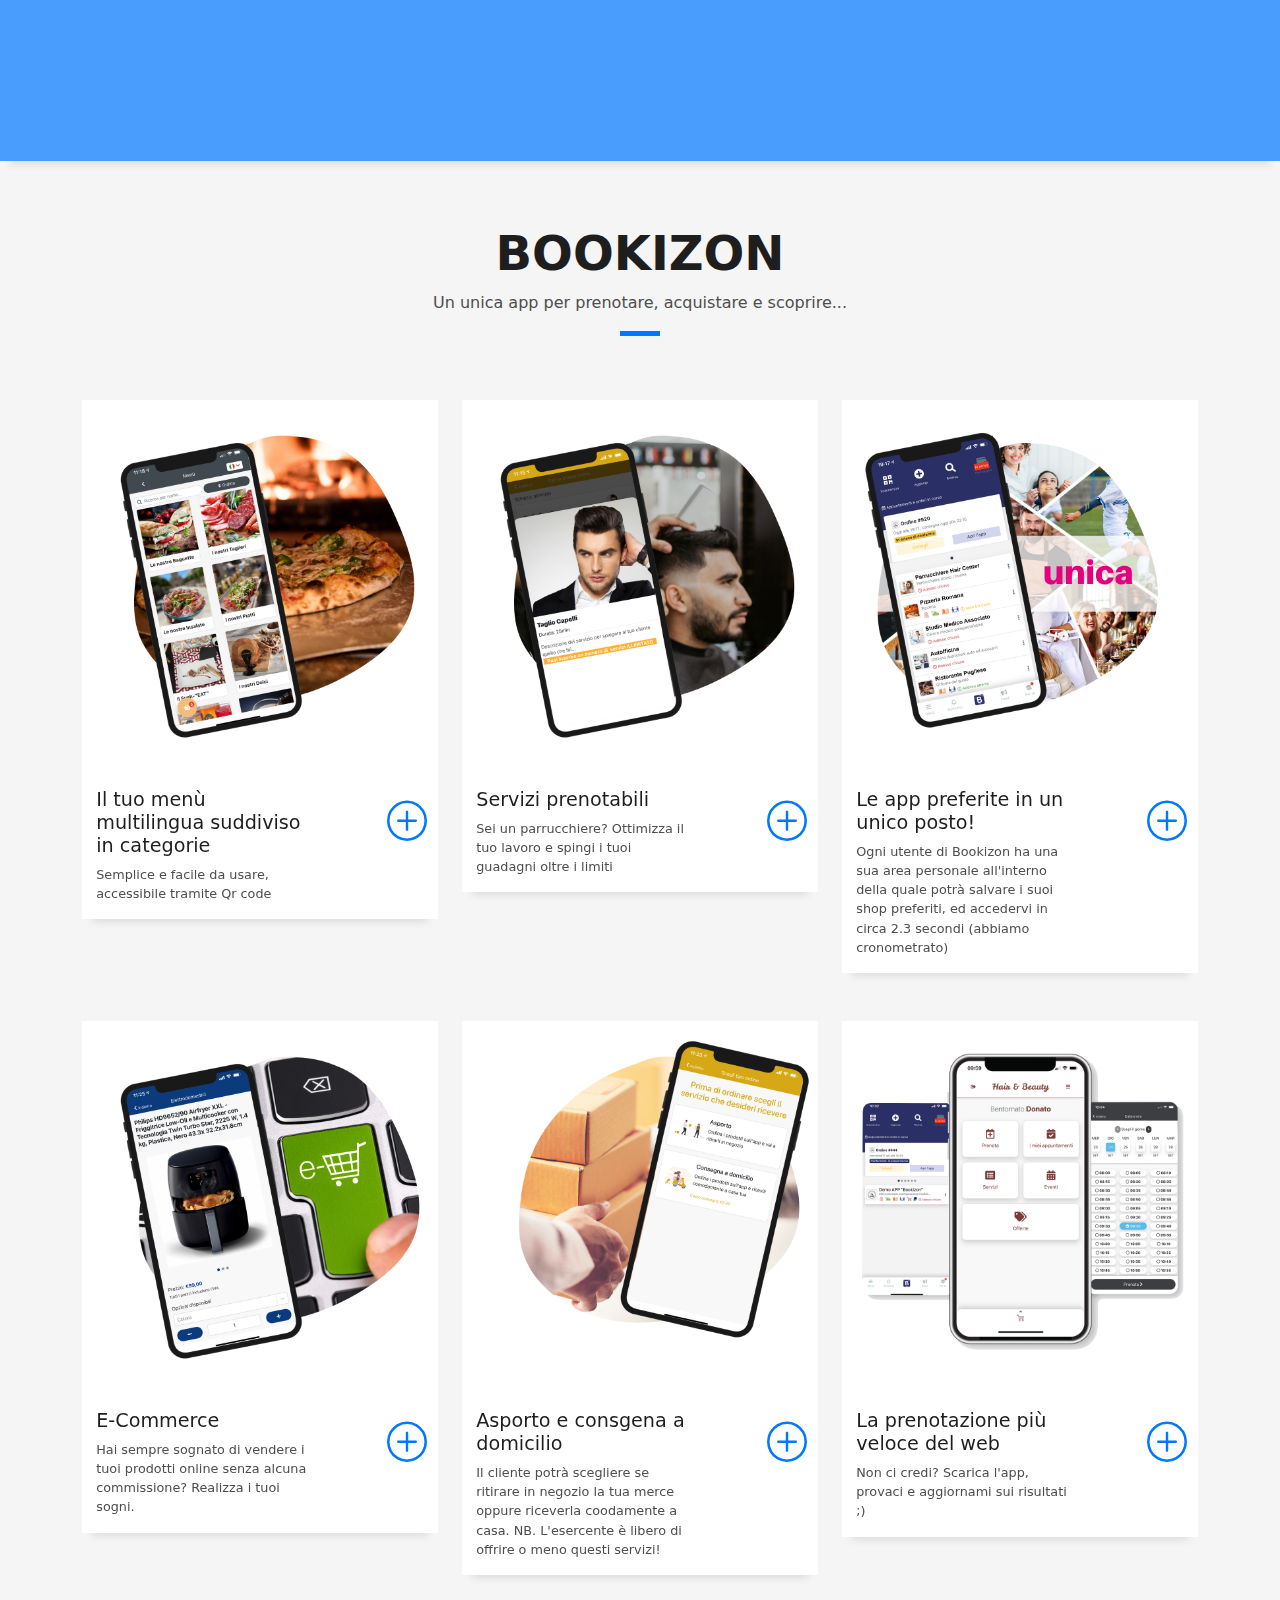
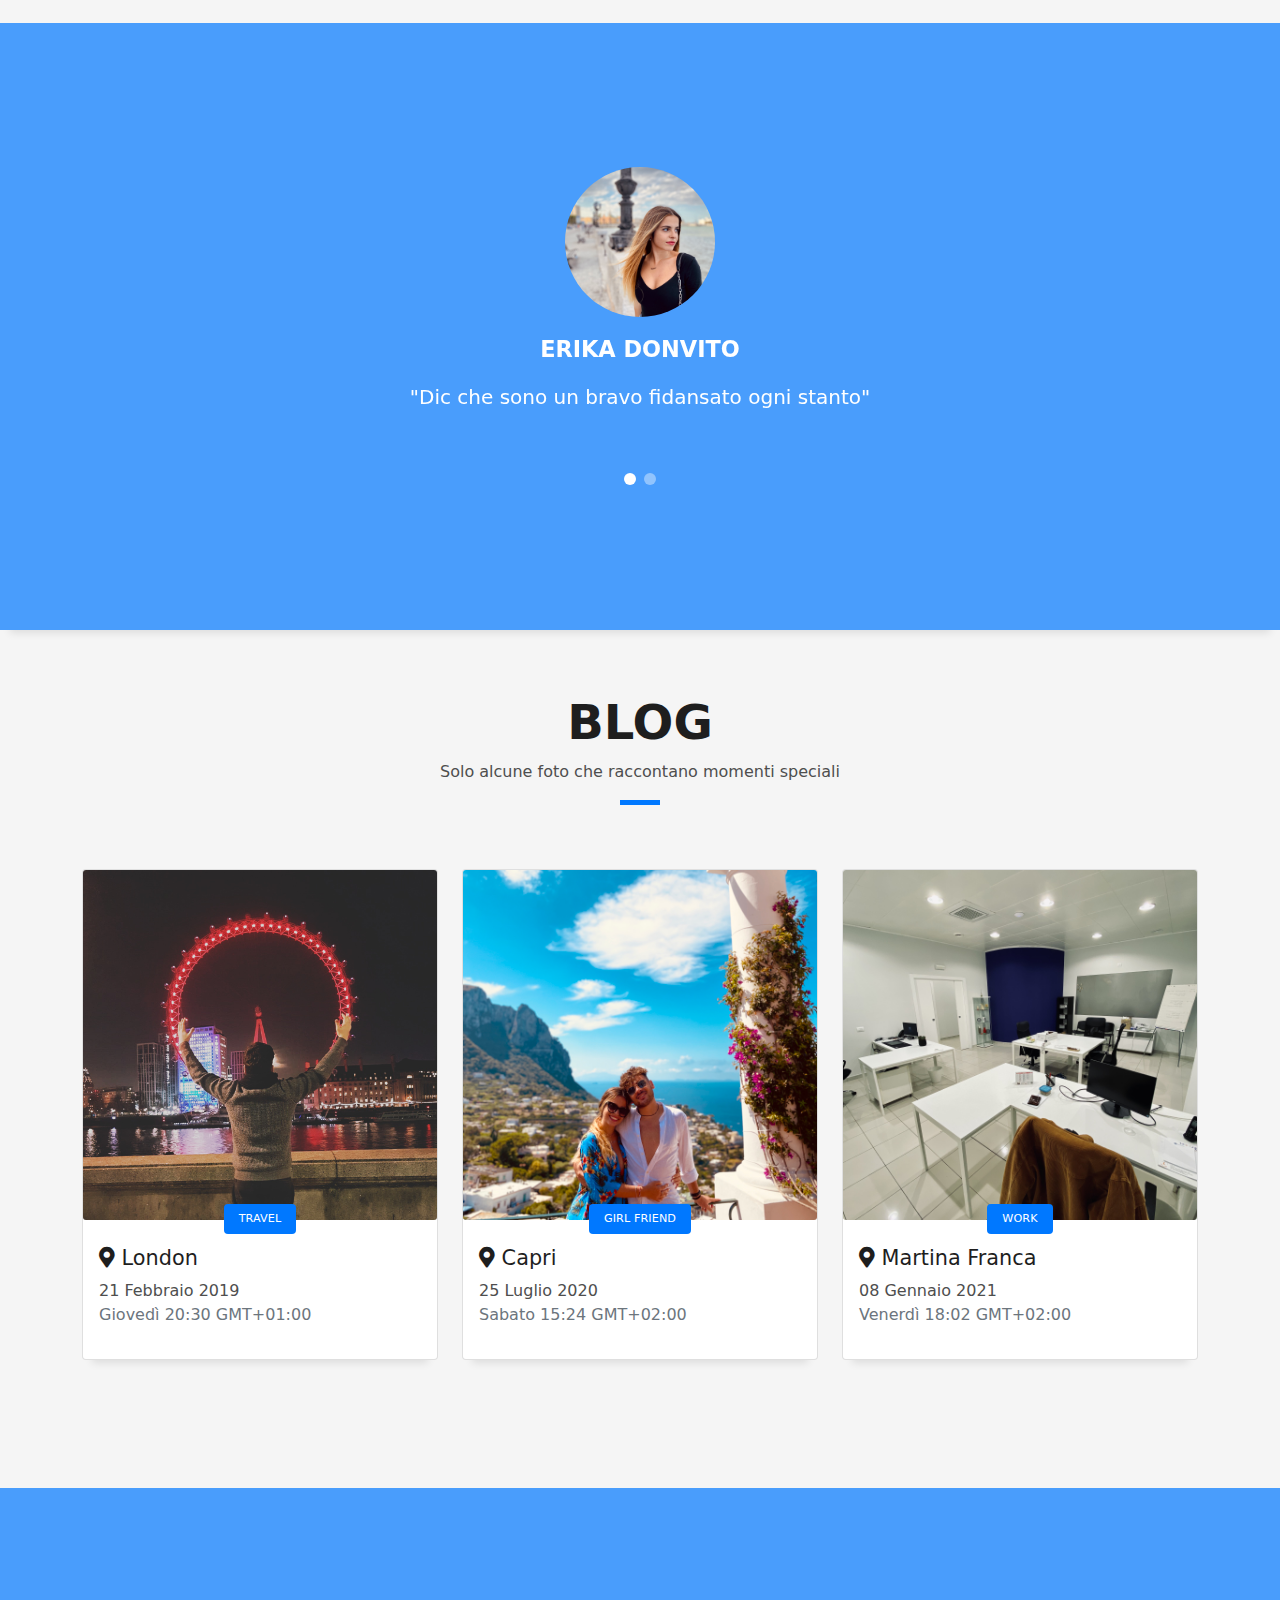
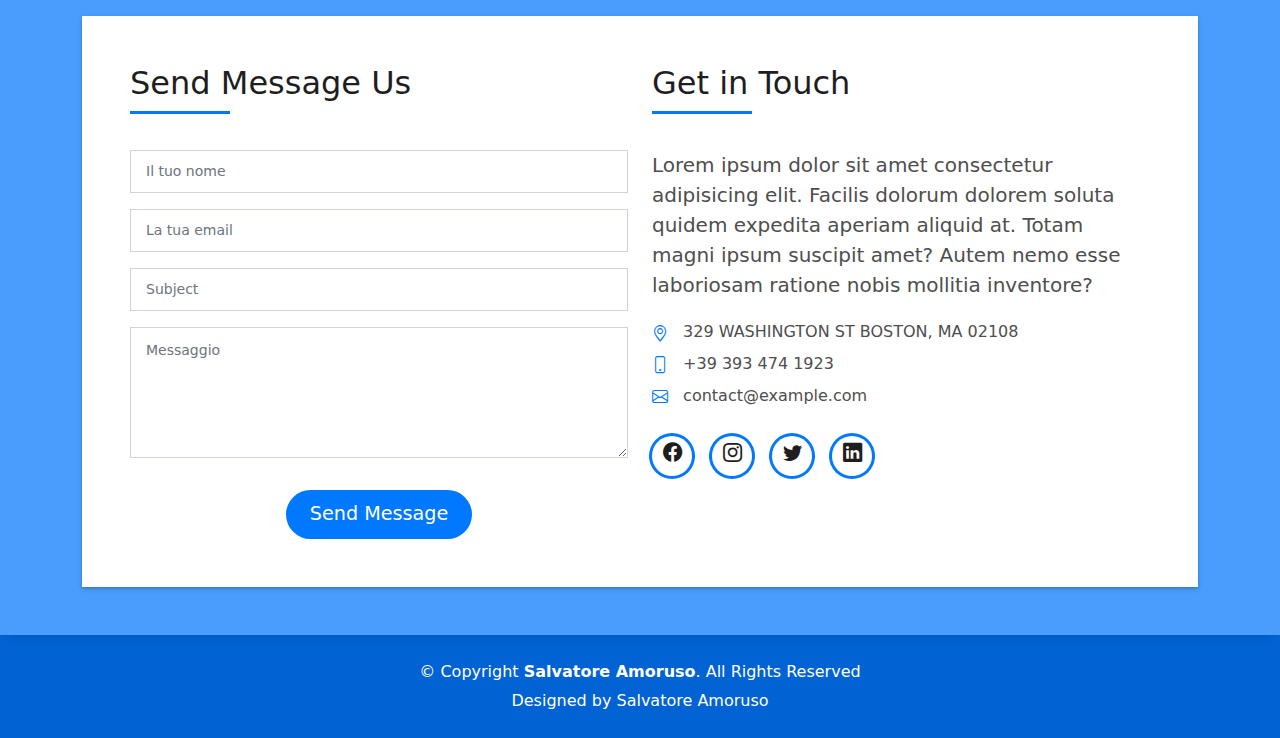
==== commit 99562abc: "- Modifiche" ====
--- a/index.html
+++ b/index.html
@@ -6,8 +6,12 @@
     <meta content="width=device-width, initial-scale=1.0" name="viewport">
 
     <title>Salvatore Amoruso</title>
-    <meta content="" name="description">
-    <meta content="" name="keywords">
+    <meta name="description" content="Web Full Stack developer - Digital Service">
+    <meta name="keywords" content="salvatore amoruso web developer full stack digital service php html python instagram facebook italia massafra
+                                   puglia java javascript social management servizi prenotazione ordine ecommerce css css3 sql mysql designe
+                                   università informatica intelligenza artificiale computer science comunicazione digitale database siti realizzazione
+                                   foto progettazione creazione network concept visivo responsive app native automatico telefono smart phone
+                                   colori immagini">
 
     <!-- Favicons -->
     <link rel="icon" href="favicon.ico" type="image/x-icon">
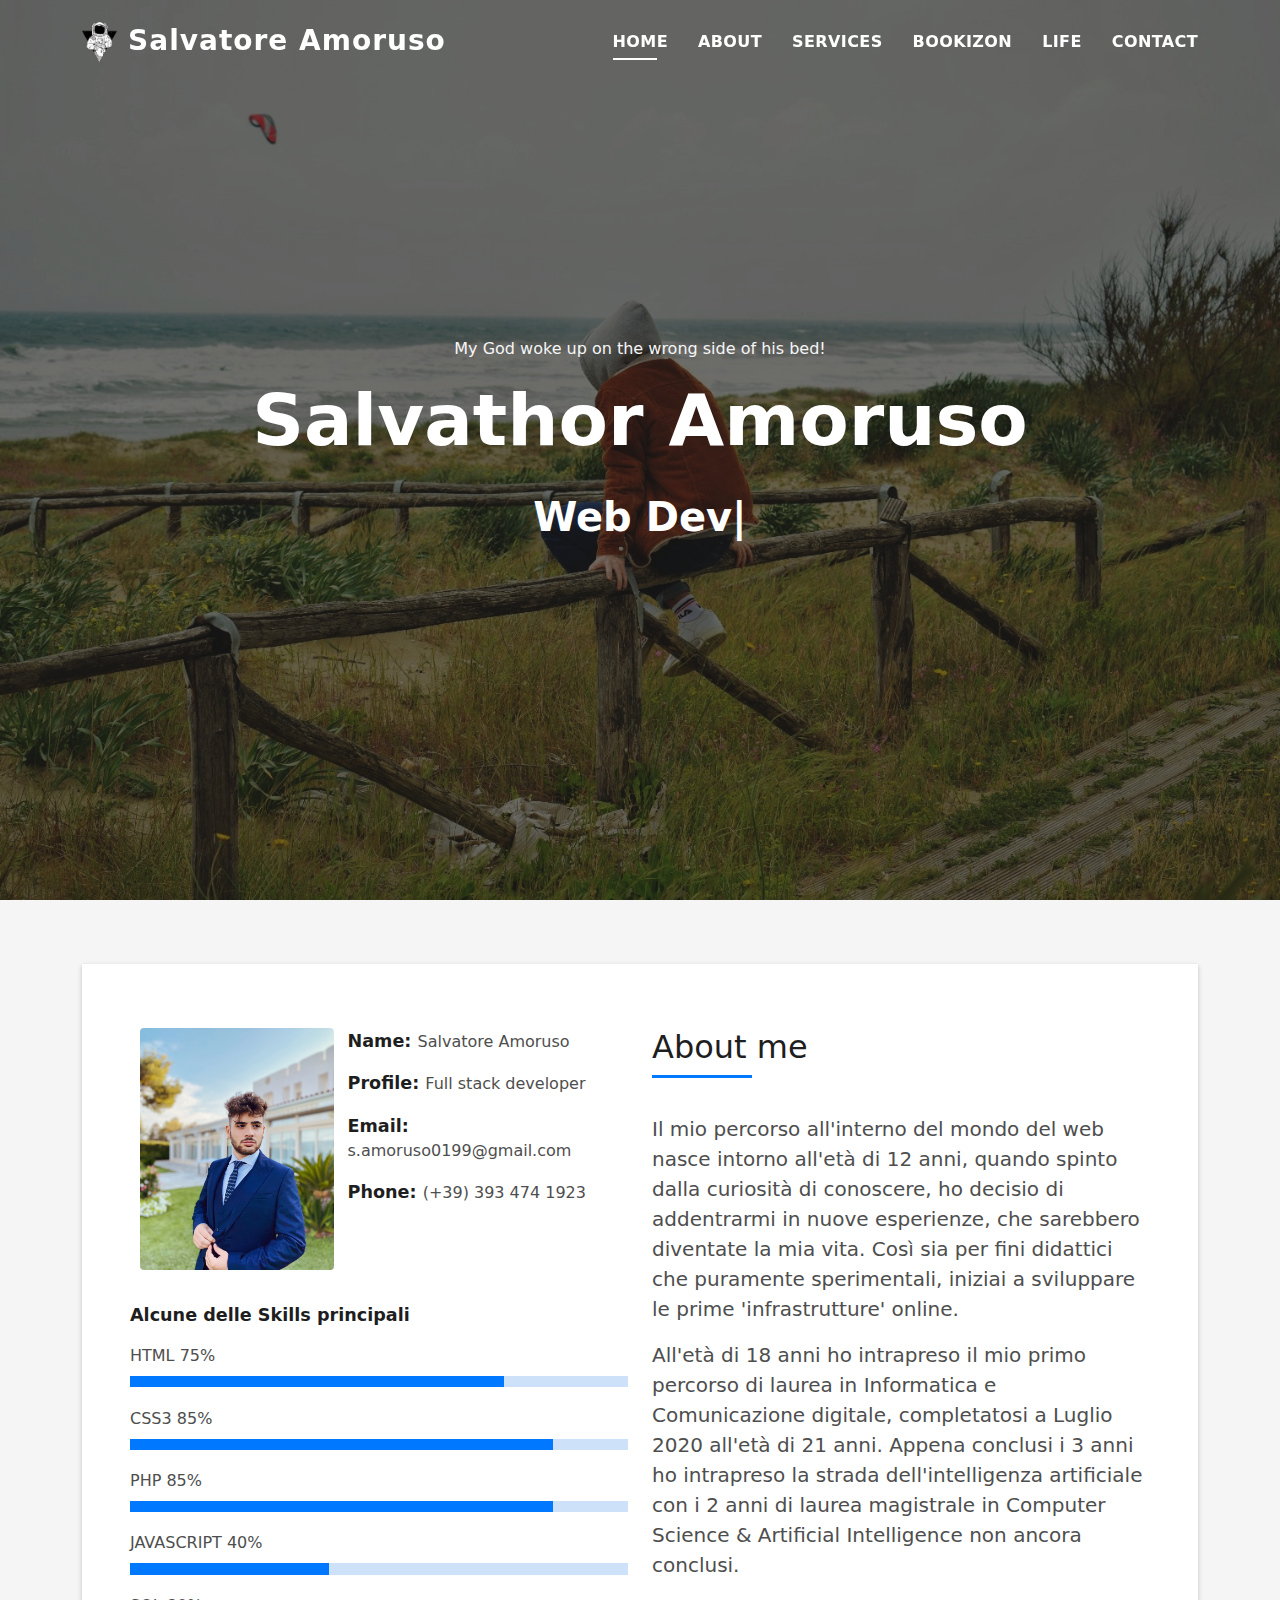
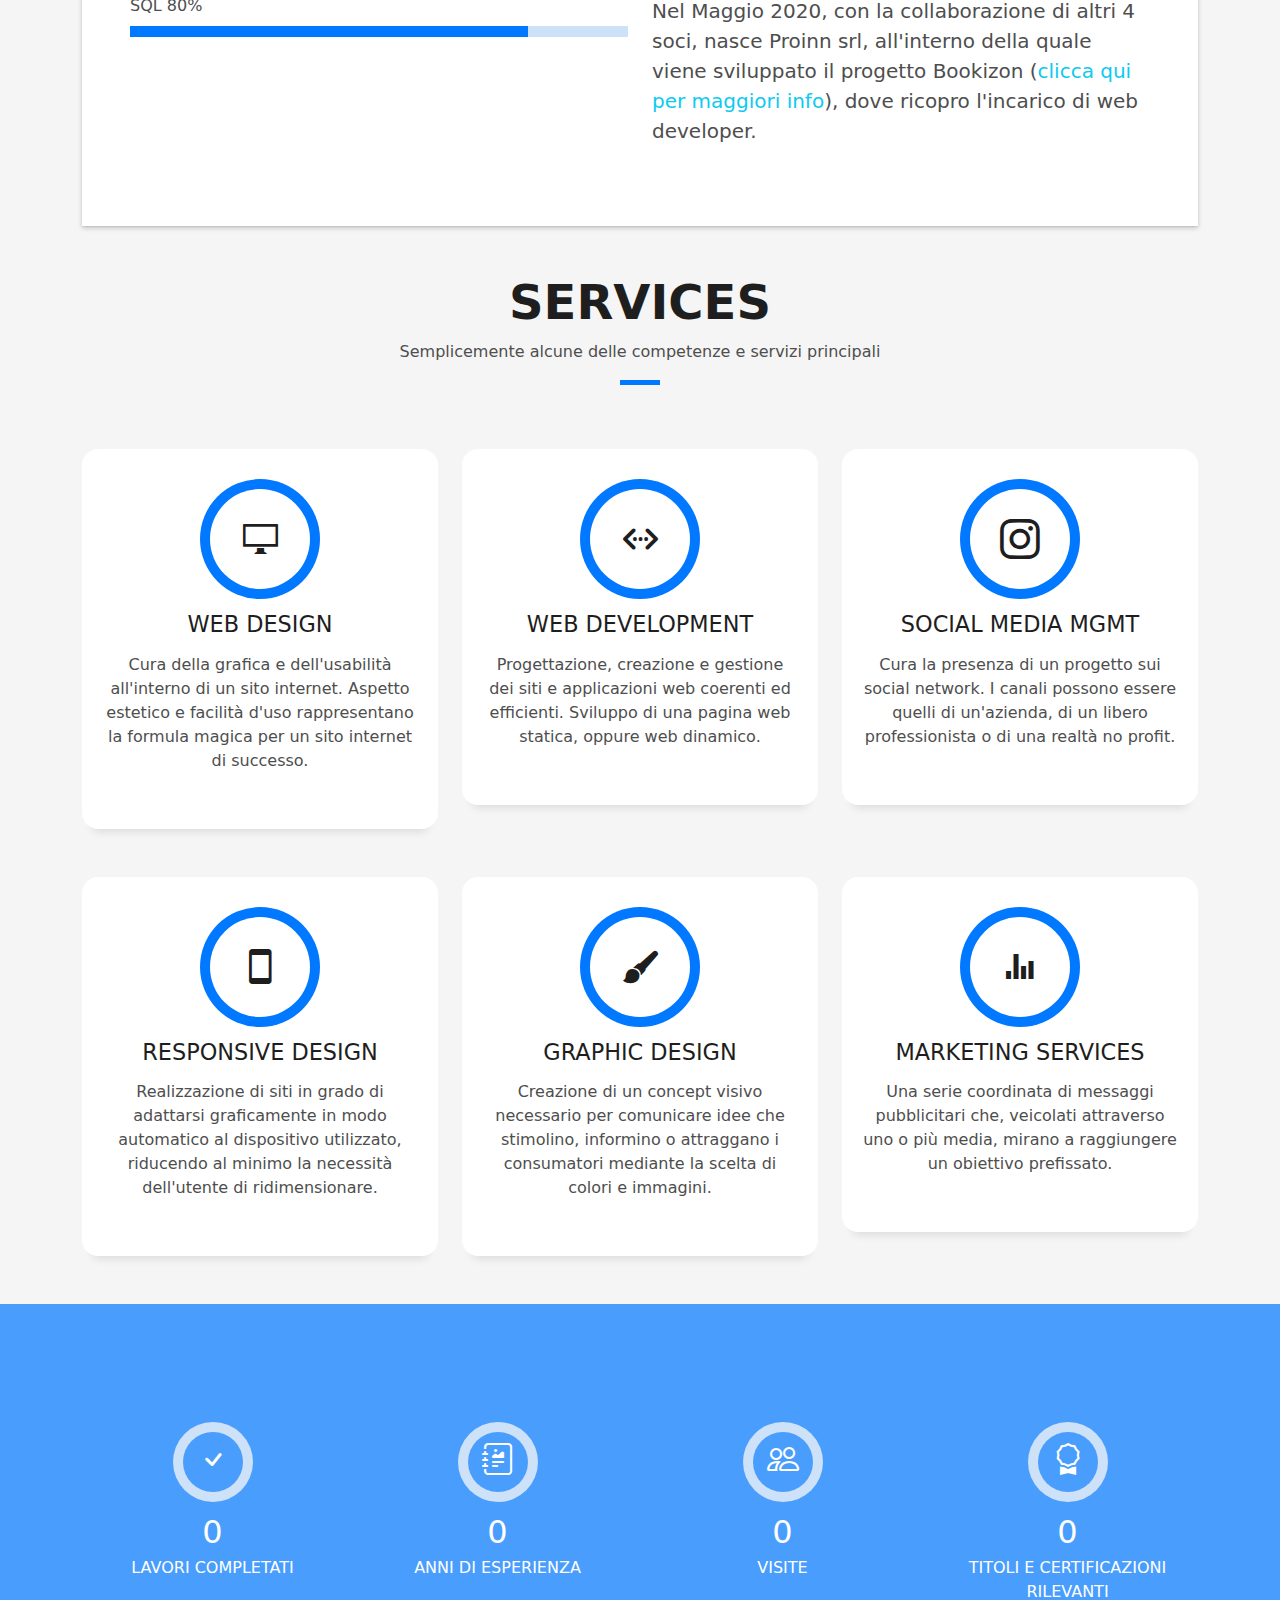
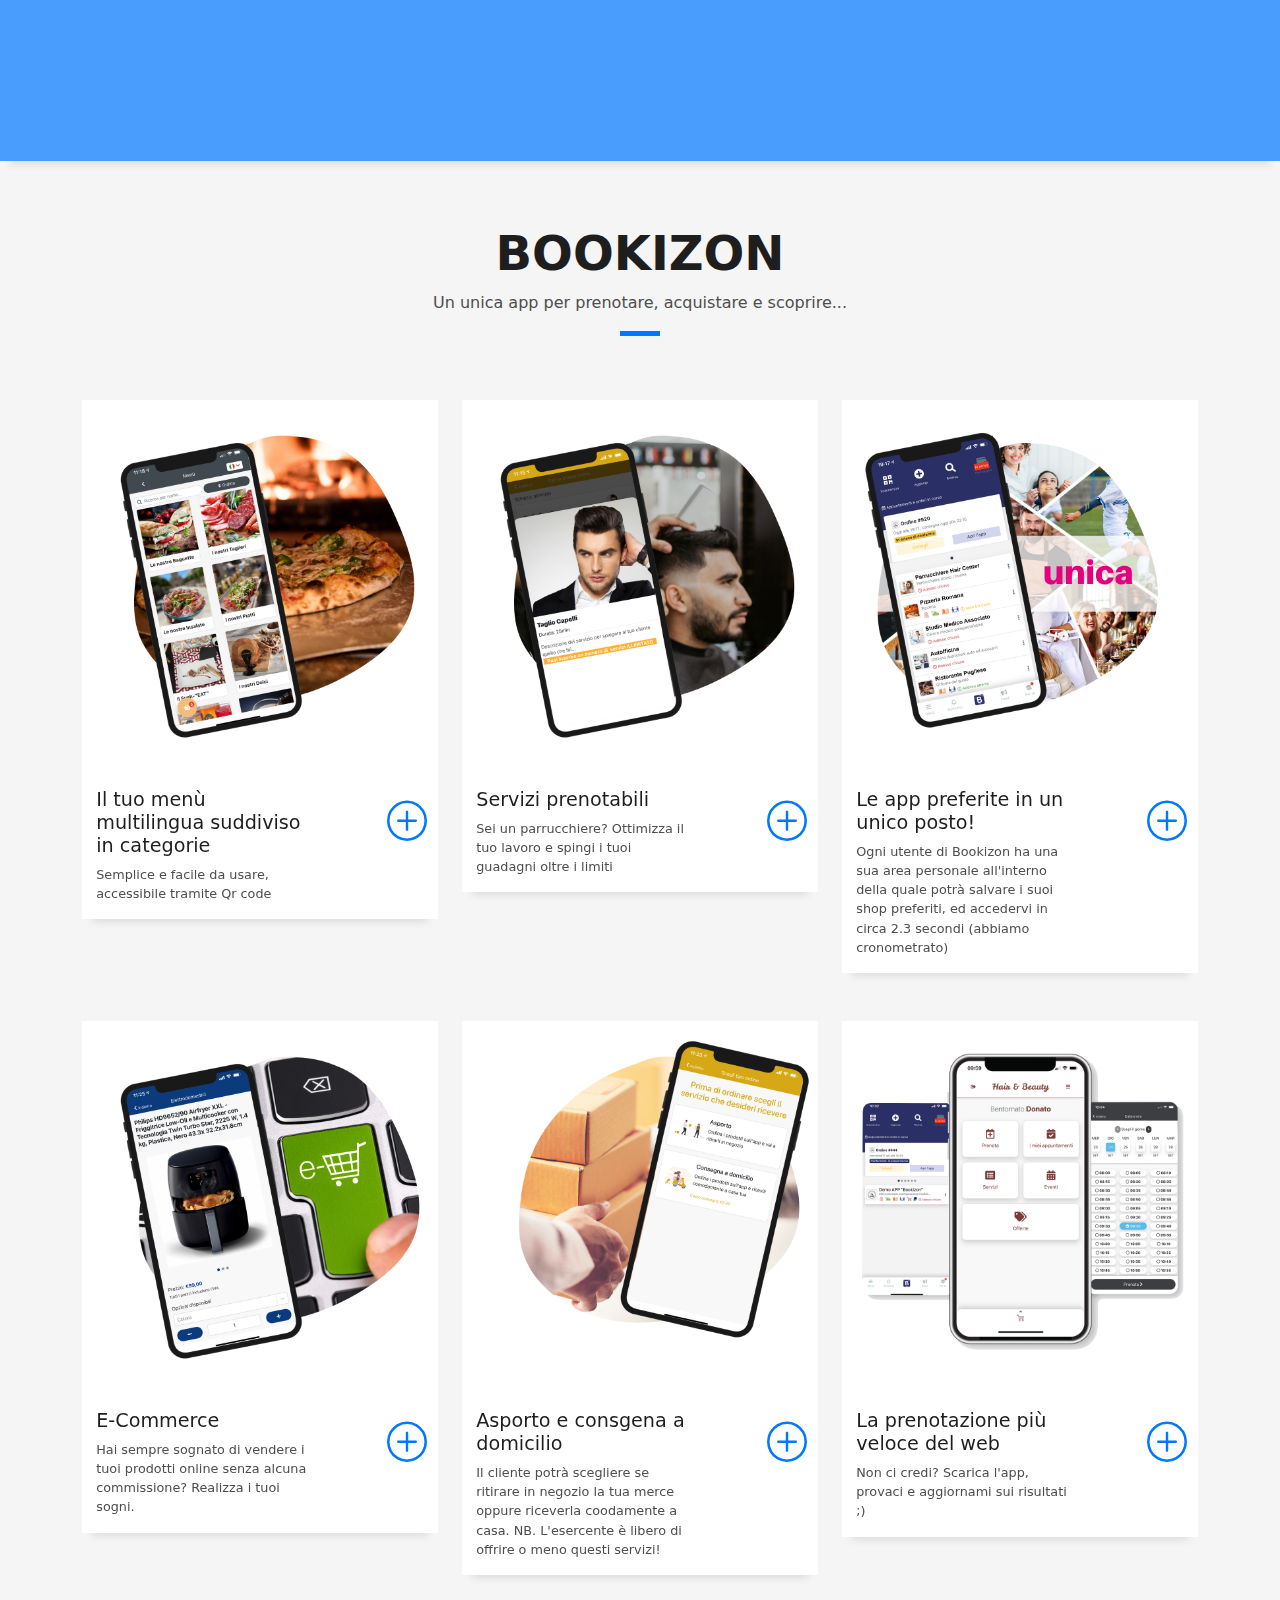
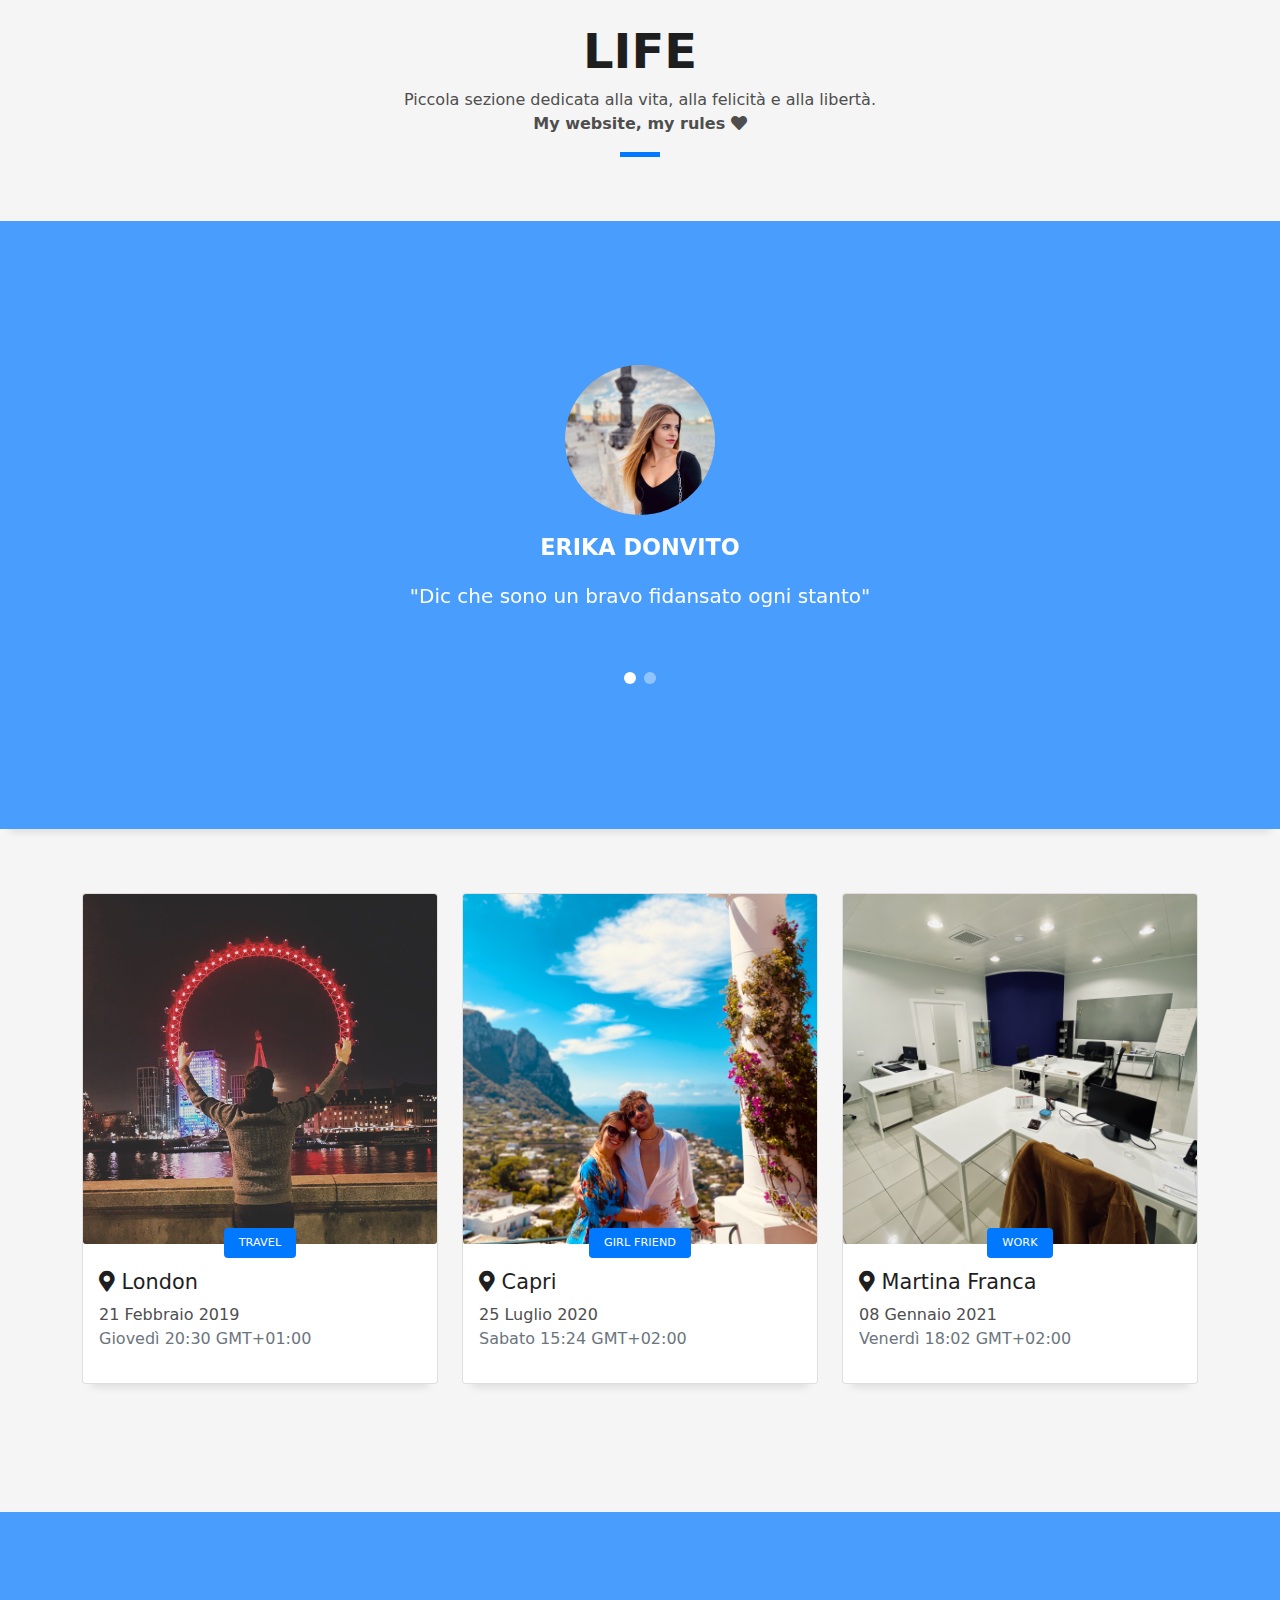
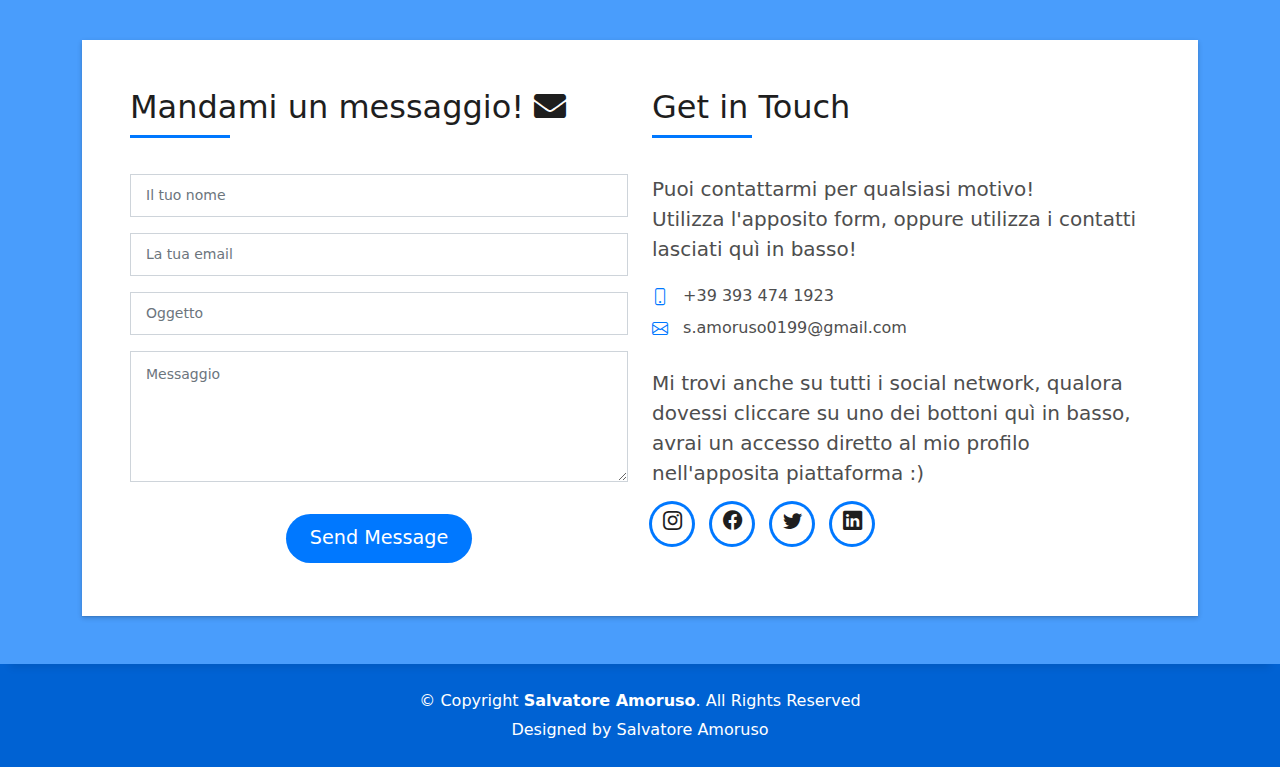
==== commit fb983d32: "- Modifiche" ====
--- a/index.html
+++ b/index.html
@@ -53,7 +53,7 @@
                 <li><a class="nav-link scrollto" href="#about">About</a></li>
                 <li><a class="nav-link scrollto" href="#services">Services</a></li>
                 <li><a class="nav-link scrollto " href="#work">Bookizon</a></li>
-                <li><a class="nav-link scrollto " href="#blog">Blog</a></li>
+                <li><a class="nav-link scrollto " href="#blog">Life</a></li>
                 <li><a class="nav-link scrollto" href="#contact">Contact</a></li>
             </ul>
             <i class="bi bi-list mobile-nav-toggle"></i>
@@ -291,7 +291,7 @@
     <!-- End Services Section -->
 
     <!-- ======= Counter Section ======= -->
-    <div class="section-counter paralax-mf bg-image" style="background-image: url(assets/img/counters-bg.jpg)">
+    <div class="section-counter paralax-mf bg-image" style="background-image: url(assets/img/secondParallaxImg.jpg)">
         <div class="overlay-mf"></div>
         <div class="container position-relative">
             <div class="row">
@@ -517,8 +517,23 @@
         </div>
     </section><!-- End Portfolio Section -->
 
+    <div id="blog" class="row">
+        <div class="col-sm-12">
+            <div class="title-box text-center">
+                <h3 class="title-a">
+                    Life
+                </h3>
+                <p class="subtitle-a">
+                    Piccola sezione dedicata alla vita, alla felicità e alla libertà. <br>
+                    <b>My website, my rules <i class="fas fa-heart"></i></b>
+                </p>
+                <div class="line-mf"></div>
+            </div>
+        </div>
+    </div>
+
     <!-- ======= Testimonials Section ======= -->
-    <div class="testimonials paralax-mf bg-image" style="background-image: url(assets/img/overlay-bg.jpg)">
+    <div class="testimonials paralax-mf bg-image" style="background-image: url(assets/img/thrdParallaxImg.jpg)">
         <div class="overlay-mf"></div>
         <div class="container">
             <div class="row">
@@ -573,21 +588,8 @@
     </div><!-- End Testimonials Section -->
 
     <!-- ======= Blog Section ======= -->
-    <section id="blog" class="blog-mf sect-pt4 route">
+    <section class="blog-mf sect-pt4 route">
         <div class="container">
-            <div class="row">
-                <div class="col-sm-12">
-                    <div class="title-box text-center">
-                        <h3 class="title-a">
-                            Blog
-                        </h3>
-                        <p class="subtitle-a">
-                            Solo alcune foto che raccontano momenti speciali
-                        </p>
-                        <div class="line-mf"></div>
-                    </div>
-                </div>
-            </div>
             <div class="row">
                 <div class="col-md-4 mb-3">
                     <div class="card card-blog">
@@ -647,7 +649,7 @@
 
     <!-- ======= Contact Section ======= -->
     <section id="contact" class="paralax-mf footer-paralax bg-image sect-mt4 route"
-             style="background-image: url(assets/img/overlay-bg.jpg)">
+             style="background-image: url(assets/img/counters-bg.jpg)">
         <div class="overlay-mf"></div>
         <div class="container">
             <div class="row">
@@ -658,7 +660,7 @@
                                 <div class="col-md-6">
                                     <div class="title-box-2">
                                         <h5 class="title-left">
-                                            Send Message Us
+                                            Mandami un messaggio! <i class="fas fa-envelope"></i>
                                         </h5>
                                     </div>
                                     <div>
@@ -680,7 +682,7 @@
                                                 <div class="col-md-12 mb-3">
                                                     <div class="form-group">
                                                         <input type="text" class="form-control" name="subject"
-                                                               id="subject" placeholder="Subject" required>
+                                                               id="subject" placeholder="Oggetto" required>
                                                     </div>
                                                 </div>
                                                 <div class="col-md-12">
@@ -692,7 +694,7 @@
                                                 <div class="col-md-12 text-center my-3">
                                                     <div class="loading">Loading</div>
                                                     <div class="error-message"></div>
-                                                    <div class="sent-message">Your message has been sent. Thank you!
+                                                    <div class="sent-message">Il tuo messaggio è stato inviato, Grazie mille :)
                                                     </div>
                                                 </div>
                                                 <div class="col-md-12 text-center">
@@ -713,25 +715,24 @@
                                     </div>
                                     <div class="more-info">
                                         <p class="lead">
-                                            Lorem ipsum dolor sit amet consectetur adipisicing elit. Facilis dolorum
-                                            dolorem soluta quidem
-                                            expedita aperiam aliquid at.
-                                            Totam magni ipsum suscipit amet? Autem nemo esse laboriosam ratione nobis
-                                            mollitia inventore?
+                                            Puoi contattarmi per qualsiasi motivo!<br>
+                                            Utilizza l'apposito form, oppure utilizza i contatti lasciati quì in basso!
                                         </p>
                                         <ul class="list-ico">
-                                            <li><span class="bi bi-geo-alt"></span> 329 WASHINGTON ST BOSTON, MA 02108
-                                            </li>
                                             <li><span class="bi bi-phone"></span> +39 393 474 1923</li>
-                                            <li><span class="bi bi-envelope"></span> contact@example.com</li>
+                                            <li><span class="bi bi-envelope"></span> s.amoruso0199@gmail.com</li>
                                         </ul>
                                     </div>
                                     <div class="socials">
-                                        <ul>
+                                        <p class="lead">
+                                            Mi trovi anche su tutti i social network, qualora dovessi cliccare su uno dei bottoni
+                                            quì in basso, avrai un accesso diretto al mio profilo nell'apposita piattaforma :)
+                                        </p>
+                                        <ul class="align-items-center">
                                             <li><a href="https://www.instagram.com/salvathor_amoruso/"><span class="ico-circle"><i
+                                                    class="bi bi-instagram"></i></span></a></li>
+                                            <li><a href="https://www.facebook.com/salvatore.amoruso.33"><span class="ico-circle"><i
                                                     class="bi bi-facebook"></i></span></a></li>
-                                            <li><a href="https://www.facebook.com/salvatore.amoruso.33"><span class="ico-circle"><i
-                                                    class="bi bi-instagram"></i></span></a></li>
                                             <li><a href="https://twitter.com/ToThor99"><span class="ico-circle"><i class="bi bi-twitter"></i></span></a>
                                             </li>
                                             <li><a href="https://www.linkedin.com/in/salvatore-amoruso-b3124214b/"><span class="ico-circle"><i
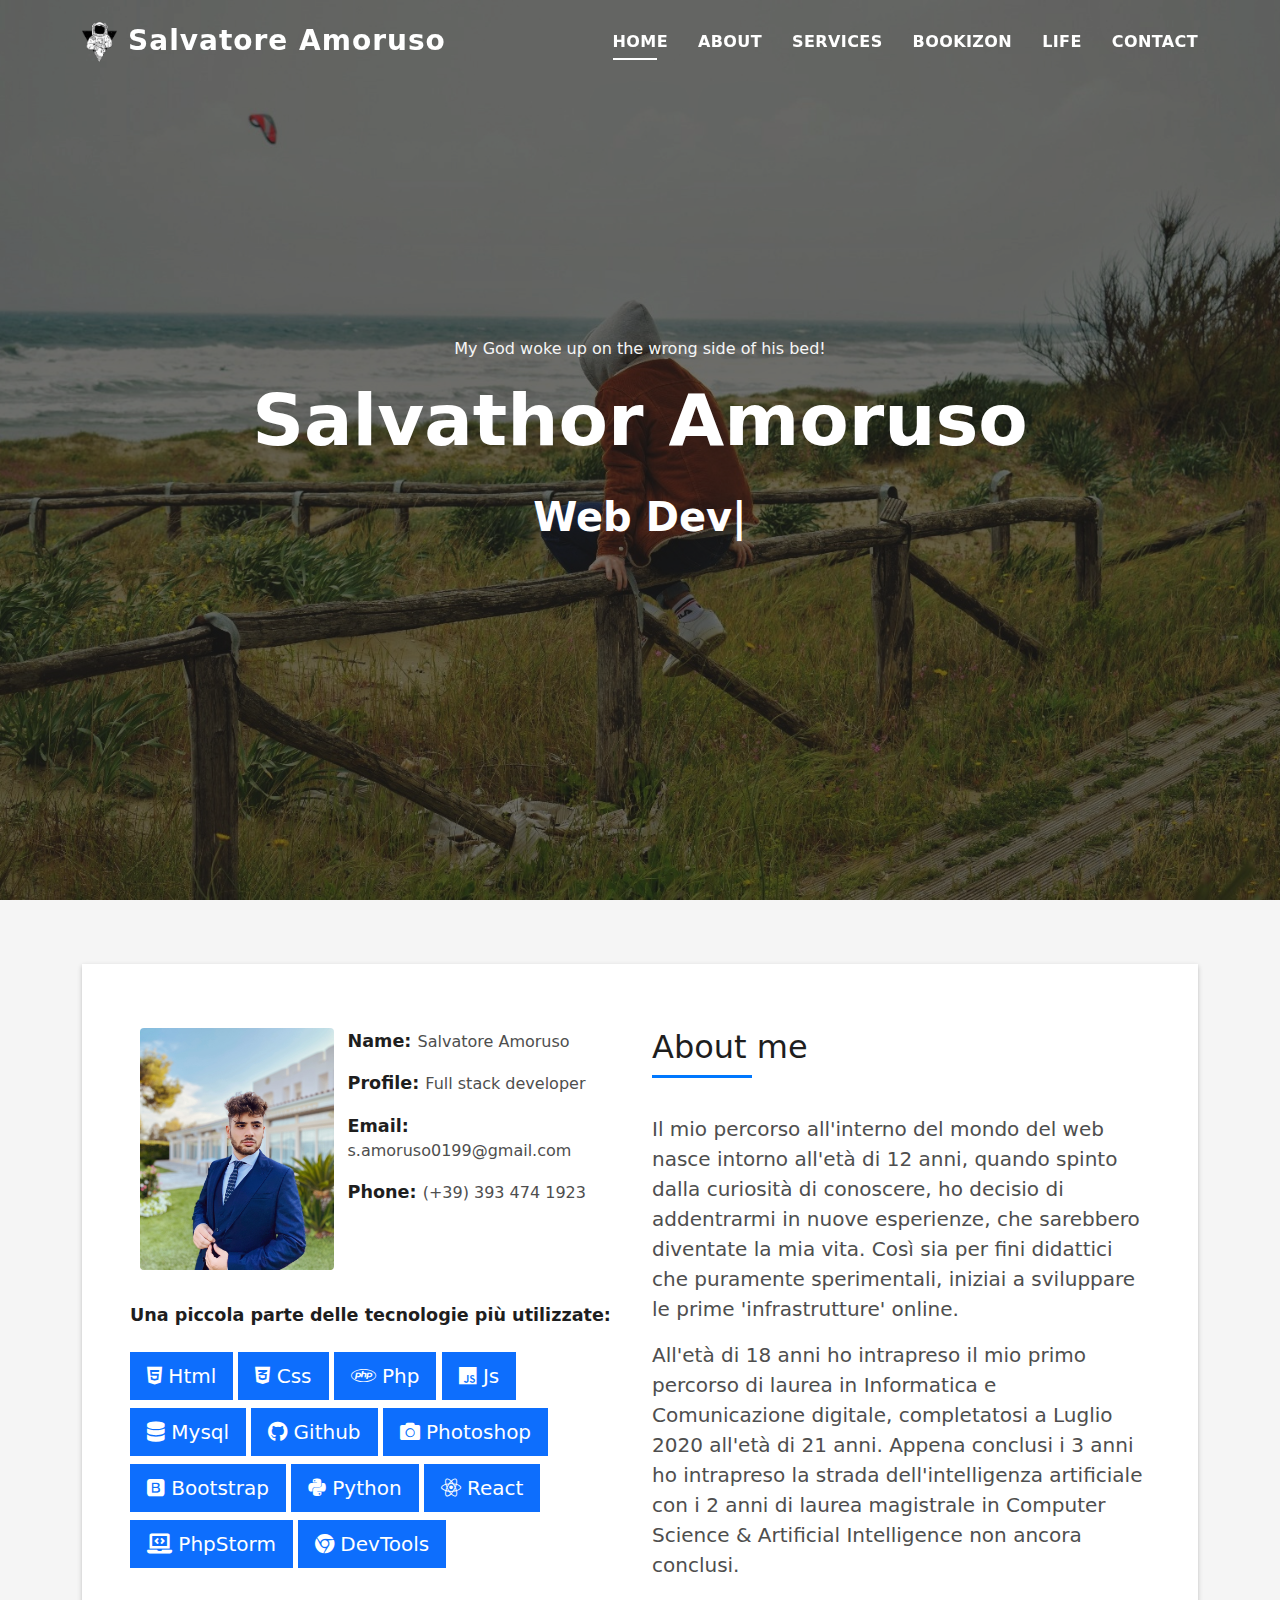
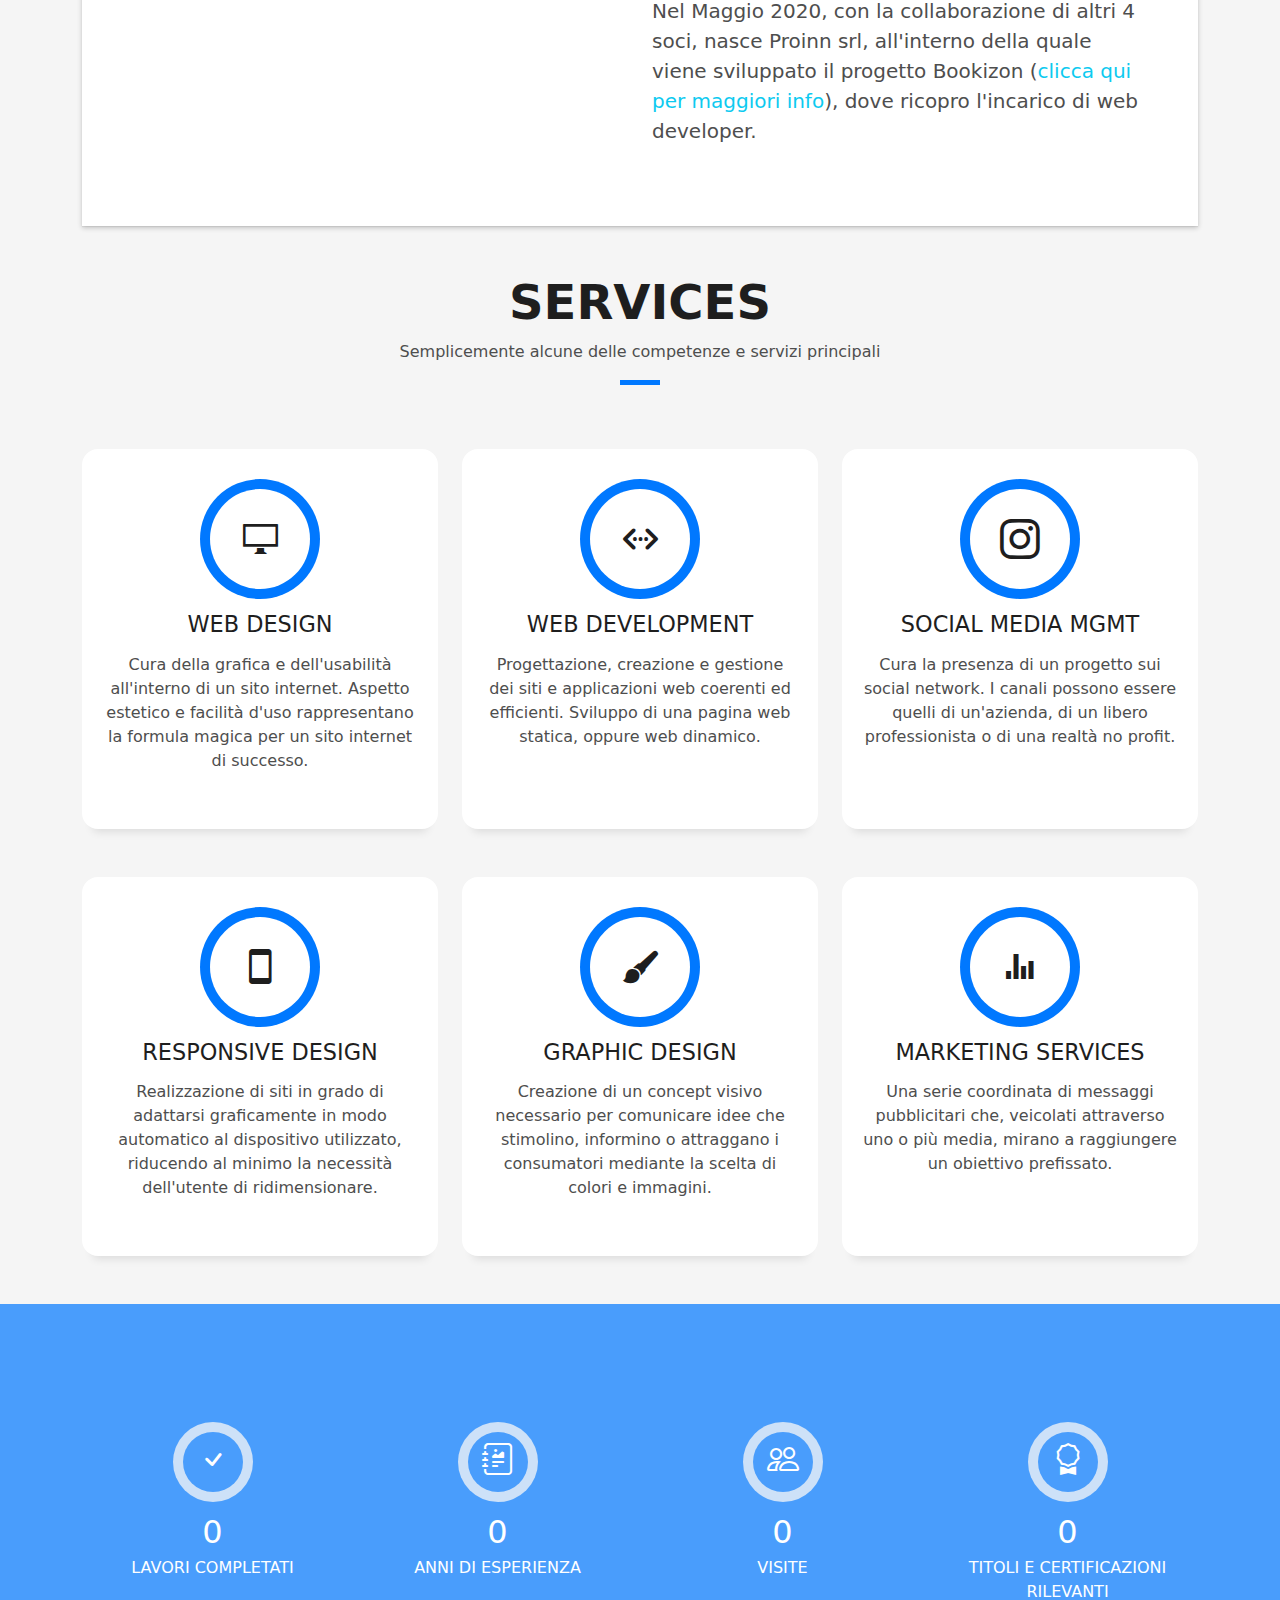
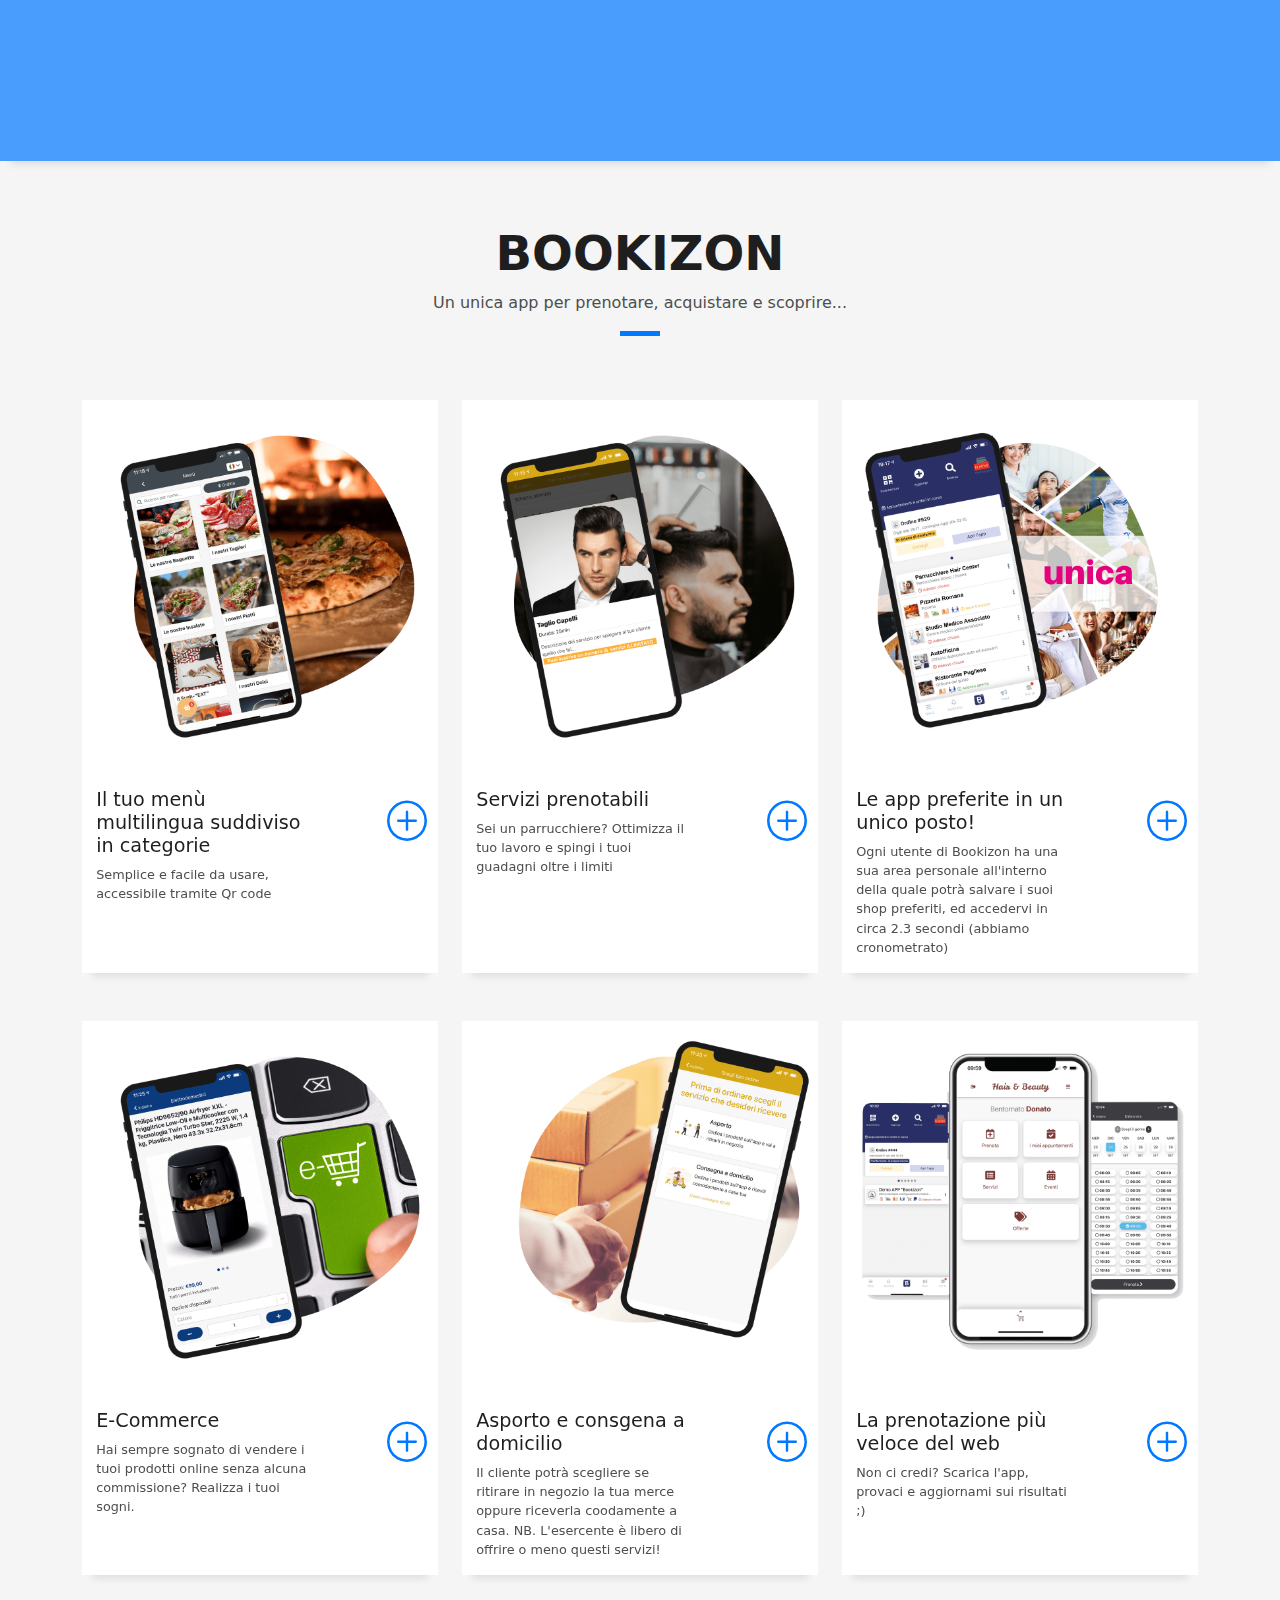
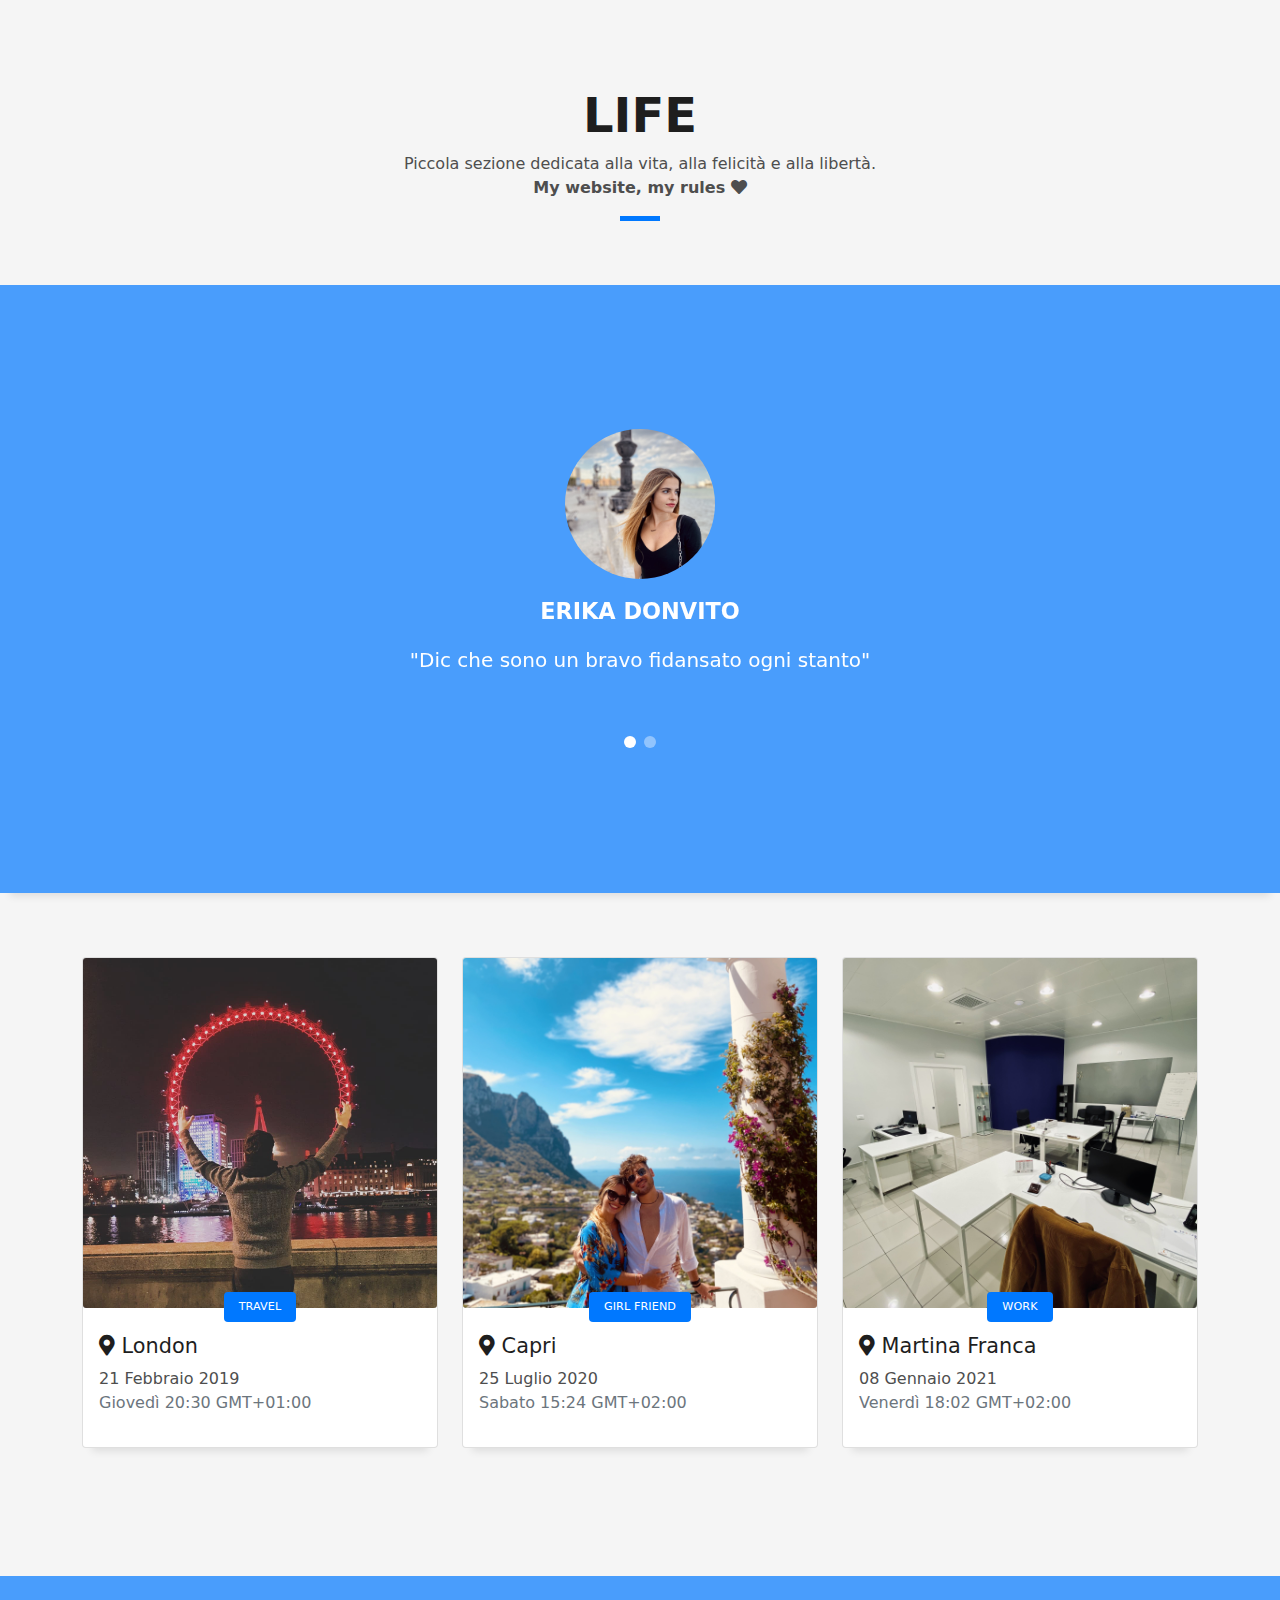
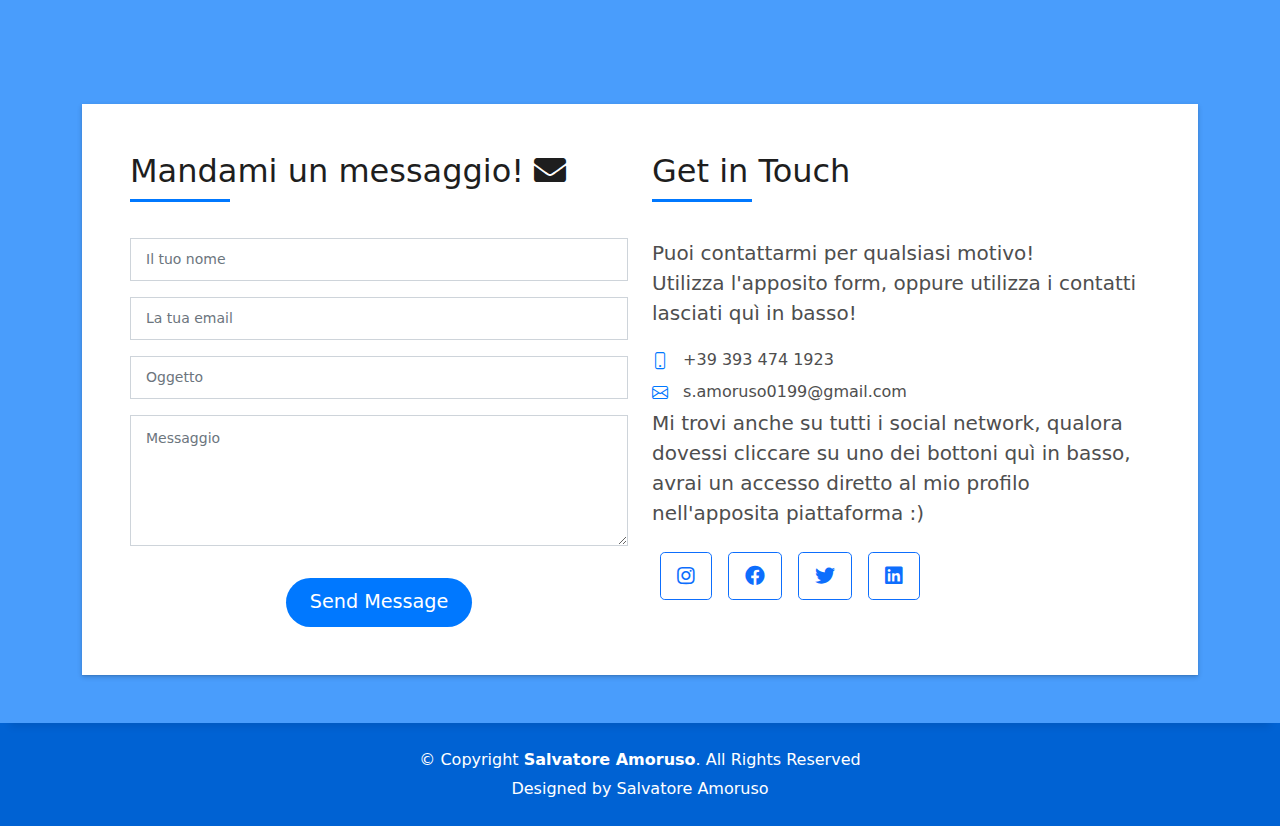
==== commit ed2bacea: "- Modifiche" ====
--- a/index.html
+++ b/index.html
@@ -108,37 +108,19 @@
                                     </div>
                                 </div>
                                 <div class="skill-mf">
-                                    <p class="title-s">Alcune delle Skills principali</p>
-                                    <span>HTML</span> <span class="pull-right">75%</span>
-                                    <div class="progress">
-                                        <div class="progress-bar" role="progressbar" style="width: 75%;"
-                                             aria-valuenow="75" aria-valuemin="0"
-                                             aria-valuemax="100"></div>
-                                    </div>
-                                    <span>CSS3</span> <span class="pull-right">85%</span>
-                                    <div class="progress">
-                                        <div class="progress-bar" role="progressbar" style="width: 85%"
-                                             aria-valuenow="85" aria-valuemin="0"
-                                             aria-valuemax="100"></div>
-                                    </div>
-                                    <span>PHP</span> <span class="pull-right">85%</span>
-                                    <div class="progress">
-                                        <div class="progress-bar" role="progressbar" style="width: 85%"
-                                             aria-valuenow="80" aria-valuemin="0"
-                                             aria-valuemax="100"></div>
-                                    </div>
-                                    <span>JAVASCRIPT</span> <span class="pull-right">40%</span>
-                                    <div class="progress">
-                                        <div class="progress-bar" role="progressbar" style="width: 40%"
-                                             aria-valuenow="40" aria-valuemin="0"
-                                             aria-valuemax="100"></div>
-                                    </div>
-                                    <span>SQL</span> <span class="pull-right">80%</span>
-                                    <div class="progress">
-                                        <div class="progress-bar" role="progressbar" style="width: 80%"
-                                             aria-valuenow="40" aria-valuemin="0"
-                                             aria-valuemax="100"></div>
-                                    </div>
+                                    <p class="title-s">Una piccola parte delle tecnologie più utilizzate:</p>
+                                    <span class="btn btn-lg btn-primary text-white mr-3 mt-2 rounded-0"><i class="fab fa-html5"></i> Html</span>
+                                    <span class="btn btn-lg btn-primary text-white mr-3 mt-2 rounded-0"><i class="fab fa-css3-alt"></i> Css</span>
+                                    <span class="btn btn-lg btn-primary text-white mr-3 mt-2 rounded-0"><i class="fab fa-php"></i> Php</span>
+                                    <span class="btn btn-lg btn-primary text-white mr-3 mt-2 rounded-0"><i class="fab fa-js"></i> Js</span>
+                                    <span class="btn btn-lg btn-primary text-white mr-3 mt-2 rounded-0"><i class="fas fa-database"></i> Mysql</span>
+                                    <span class="btn btn-lg btn-primary text-white mr-3 mt-2 rounded-0"><i class="fab fa-github"></i> Github</span>
+                                    <span class="btn btn-lg btn-primary text-white mr-3 mt-2 rounded-0"><i class="fas fa-camera"></i> Photoshop</span>
+                                    <span class="btn btn-lg btn-primary text-white mr-3 mt-2 rounded-0"><i class="fab fa-bootstrap"></i> Bootstrap</span>
+                                    <span class="btn btn-lg btn-primary text-white mr-3 mt-2 rounded-0"><i class="fab fa-python"></i> Python</span>
+                                    <span class="btn btn-lg btn-primary text-white mr-3 mt-2 rounded-0"><i class="fab fa-react"></i> React</span>
+                                    <span class="btn btn-lg btn-primary text-white mr-3 mt-2 rounded-0"><i class="fas fa-laptop-code"></i> PhpStorm</span>
+                                    <span class="btn btn-lg btn-primary text-white mr-3 mt-2 rounded-0"><i class="fab fa-chrome"></i> DevTools</span>
                                 </div>
                             </div>
                             <div class="col-md-6">
@@ -182,7 +164,7 @@
 
     <!-- ======= Services Section ======= -->
     <section id="services" class="services-mf route">
-        <div class="container">
+        <div class="container ">
             <div class="row">
                 <div class="col-sm-12">
                     <div class="title-box text-center">
@@ -196,8 +178,8 @@
                     </div>
                 </div>
             </div>
-            <div class="row">
-                <div class="col-md-4">
+            <div class="row equal">
+                <div class="col-md-4 d-flex">
                     <div class="service-box">
                         <div class="service-ico">
                             <span class="ico-circle"><i class="ion-monitor"></i></span>
@@ -212,7 +194,7 @@
                         </div>
                     </div>
                 </div>
-                <div class="col-md-4">
+                <div class="col-md-4 d-flex">
                     <div class="service-box">
                         <div class="service-ico">
                             <span class="ico-circle"><i class="ion-code-working"></i></span>
@@ -226,7 +208,7 @@
                         </div>
                     </div>
                 </div>
-                <div class="col-md-4">
+                <div class="col-md-4 d-flex">
                     <div class="service-box">
                         <div class="service-ico">
                             <span class="ico-circle"><i class="fa bi-instagram"></i></span>
@@ -241,7 +223,7 @@
                         </div>
                     </div>
                 </div>
-                <div class="col-md-4">
+                <div class="col-md-4 d-flex">
                     <div class="service-box">
                         <div class="service-ico">
                             <span class="ico-circle"><i class="ion-android-phone-portrait"></i></span>
@@ -256,7 +238,7 @@
                         </div>
                     </div>
                 </div>
-                <div class="col-md-4">
+                <div class="col-md-4 d-flex">
                     <div class="service-box">
                         <div class="service-ico">
                             <span class="ico-circle"><i class="ion-paintbrush"></i></span>
@@ -271,7 +253,7 @@
                         </div>
                     </div>
                 </div>
-                <div class="col-md-4">
+                <div class="col-md-4 d-flex">
                     <div class="service-box">
                         <div class="service-ico">
                             <span class="ico-circle"><i class="ion-stats-bars"></i></span>
@@ -345,7 +327,8 @@
                 </div>
             </div>
         </div>
-    </div><!-- End Counter Section -->
+    </div>
+    <!-- End Counter Section -->
 
     <!-- ======= Portfolio Section ======= -->
     <section id="work" class="portfolio-mf sect-pt4 route">
@@ -365,8 +348,8 @@
                     </div>
                 </div>
             </div>
-            <div class="row">
-                <div class="col-md-4">
+            <div class="row equal">
+                <div class="col-md-4 d-flex">
                     <div class="work-box">
                         <a href="https://bookizon.it/home/">
                             <div class="work-img">
@@ -390,7 +373,7 @@
                         </div>
                     </div>
                 </div>
-                <div class="col-md-4">
+                <div class="col-md-4 d-flex">
                     <div class="work-box">
                         <a href="https://bookizon.it/home/">
                             <div class="work-img">
@@ -414,7 +397,7 @@
                         </div>
                     </div>
                 </div>
-                <div class="col-md-4">
+                <div class="col-md-4 d-flex">
                     <div class="work-box">
                         <a href="https://bookizon.it/home/">
                             <div class="work-img">
@@ -439,7 +422,7 @@
                         </div>
                     </div>
                 </div>
-                <div class="col-md-4">
+                <div class="col-md-4 d-flex">
                     <div class="work-box">
                         <a href="https://bookizon.it/home/" data-gallery="portfolioGallery" class="portfolio-lightbox">
                             <div class="work-img">
@@ -463,7 +446,7 @@
                         </div>
                     </div>
                 </div>
-                <div class="col-md-4">
+                <div class="col-md-4 d-flex">
                     <div class="work-box">
                         <a href="https://bookizon.it/home/" data-gallery="portfolioGallery" class="portfolio-lightbox">
                             <div class="work-img">
@@ -488,7 +471,7 @@
                         </div>
                     </div>
                 </div>
-                <div class="col-md-4">
+                <div class="col-md-4 d-flex">
                     <div class="work-box">
                         <a href="https://bookizon.it/home/" data-gallery="portfolioGallery" class="portfolio-lightbox">
                             <div class="work-img">
@@ -517,20 +500,24 @@
         </div>
     </section><!-- End Portfolio Section -->
 
-    <div id="blog" class="row">
-        <div class="col-sm-12">
-            <div class="title-box text-center">
-                <h3 class="title-a">
-                    Life
-                </h3>
-                <p class="subtitle-a">
-                    Piccola sezione dedicata alla vita, alla felicità e alla libertà. <br>
-                    <b>My website, my rules <i class="fas fa-heart"></i></b>
-                </p>
-                <div class="line-mf"></div>
-            </div>
-        </div>
-    </div>
+    <section id="blog" class="portfolio-mf sect-pt4 route">
+        <div class="container">
+            <div class="row">
+                <div class="col-sm-12">
+                    <div class="title-box text-center">
+                        <h3 class="title-a">
+                            Life
+                        </h3>
+                        <p class="subtitle-a">
+                            Piccola sezione dedicata alla vita, alla felicità e alla libertà. <br>
+                            <b>My website, my rules <i class="fas fa-heart"></i></b>
+                        </p>
+                        <div class="line-mf"></div>
+                    </div>
+                </div>
+            </div>
+        </div>
+    </section>
 
     <!-- ======= Testimonials Section ======= -->
     <div class="testimonials paralax-mf bg-image" style="background-image: url(assets/img/thrdParallaxImg.jpg)">
@@ -593,7 +580,8 @@
             <div class="row">
                 <div class="col-md-4 mb-3">
                     <div class="card card-blog">
-                        <div class="card-img imgPost" style="background-image: url('assets/img/TravelFoto.jpeg'); background-position:top;"></div>
+                        <div class="card-img imgPost"
+                             style="background-image: url('assets/img/TravelFoto.jpeg'); background-position:top;"></div>
                         <div class="card-body">
                             <div class="card-category-box">
                                 <div class="card-category">
@@ -611,7 +599,8 @@
                 </div>
                 <div class="col-md-4 mb-3">
                     <div class="card card-blog">
-                        <div class="card-img imgPost" style="background-image: url('assets/img/GirlFriendFoto.jpeg'); background-position:bottom;"></div>
+                        <div class="card-img imgPost"
+                             style="background-image: url('assets/img/GirlFriendFoto.jpeg'); background-position:bottom;"></div>
                         <div class="card-body">
                             <div class="card-category-box">
                                 <div class="card-category">
@@ -628,7 +617,8 @@
                 </div>
                 <div class="col-md-4 mb-3">
                     <div class="card card-blog">
-                        <div class="card-img imgPost" style="background-image: url('assets/img/WorkFoto.jpg'); background-position:center;"></div>
+                        <div class="card-img imgPost"
+                             style="background-image: url('assets/img/WorkFoto.jpg'); background-position:center;"></div>
                         <div class="card-body">
                             <div class="card-category-box">
                                 <div class="card-category">
@@ -694,7 +684,8 @@
                                                 <div class="col-md-12 text-center my-3">
                                                     <div class="loading">Loading</div>
                                                     <div class="error-message"></div>
-                                                    <div class="sent-message">Il tuo messaggio è stato inviato, Grazie mille :)
+                                                    <div class="sent-message">Il tuo messaggio è stato inviato, Grazie
+                                                        mille :)
                                                     </div>
                                                 </div>
                                                 <div class="col-md-12 text-center">
@@ -723,21 +714,31 @@
                                             <li><span class="bi bi-envelope"></span> s.amoruso0199@gmail.com</li>
                                         </ul>
                                     </div>
-                                    <div class="socials">
-                                        <p class="lead">
-                                            Mi trovi anche su tutti i social network, qualora dovessi cliccare su uno dei bottoni
-                                            quì in basso, avrai un accesso diretto al mio profilo nell'apposita piattaforma :)
-                                        </p>
-                                        <ul class="align-items-center">
-                                            <li><a href="https://www.instagram.com/salvathor_amoruso/"><span class="ico-circle"><i
-                                                    class="bi bi-instagram"></i></span></a></li>
-                                            <li><a href="https://www.facebook.com/salvatore.amoruso.33"><span class="ico-circle"><i
-                                                    class="bi bi-facebook"></i></span></a></li>
-                                            <li><a href="https://twitter.com/ToThor99"><span class="ico-circle"><i class="bi bi-twitter"></i></span></a>
-                                            </li>
-                                            <li><a href="https://www.linkedin.com/in/salvatore-amoruso-b3124214b/"><span class="ico-circle"><i
-                                                    class="bi bi-linkedin"></i></span></a></li>
-                                        </ul>
+
+                                    <p class="lead">
+                                        Mi trovi anche su tutti i social network, qualora dovessi cliccare su uno
+                                        dei bottoni
+                                        quì in basso, avrai un accesso diretto al mio profilo nell'apposita
+                                        piattaforma :)
+                                    </p>
+
+                                    <div class="d-flex w-100">
+                                        <a href="https://www.instagram.com/salvathor_amoruso/"
+                                           class="m-2 btn btn-outline-primary btn-lg" target="_blank">
+                                            <i class="fab fa-instagram"></i>
+                                        </a>
+                                        <a href="https://www.facebook.com/salvatore.amoruso.33"
+                                           class="m-2 btn btn-outline-primary btn-lg" target="_blank">
+                                            <i class="fab fa-facebook"></i>
+                                        </a>
+                                        <a href="https://twitter.com/ToThor99" class="m-2 btn btn-outline-primary btn-lg"
+                                           target="_blank">
+                                            <i class="fab fa-twitter"></i>
+                                        </a>
+                                        <a href="https://www.linkedin.com/in/salvatore-amoruso-b3124214b/"
+                                           class="m-2 btn btn-outline-primary btn-lg" target="_blank">
+                                            <i class="fab fa-linkedin"></i>
+                                        </a>
                                     </div>
                                 </div>
                             </div>
